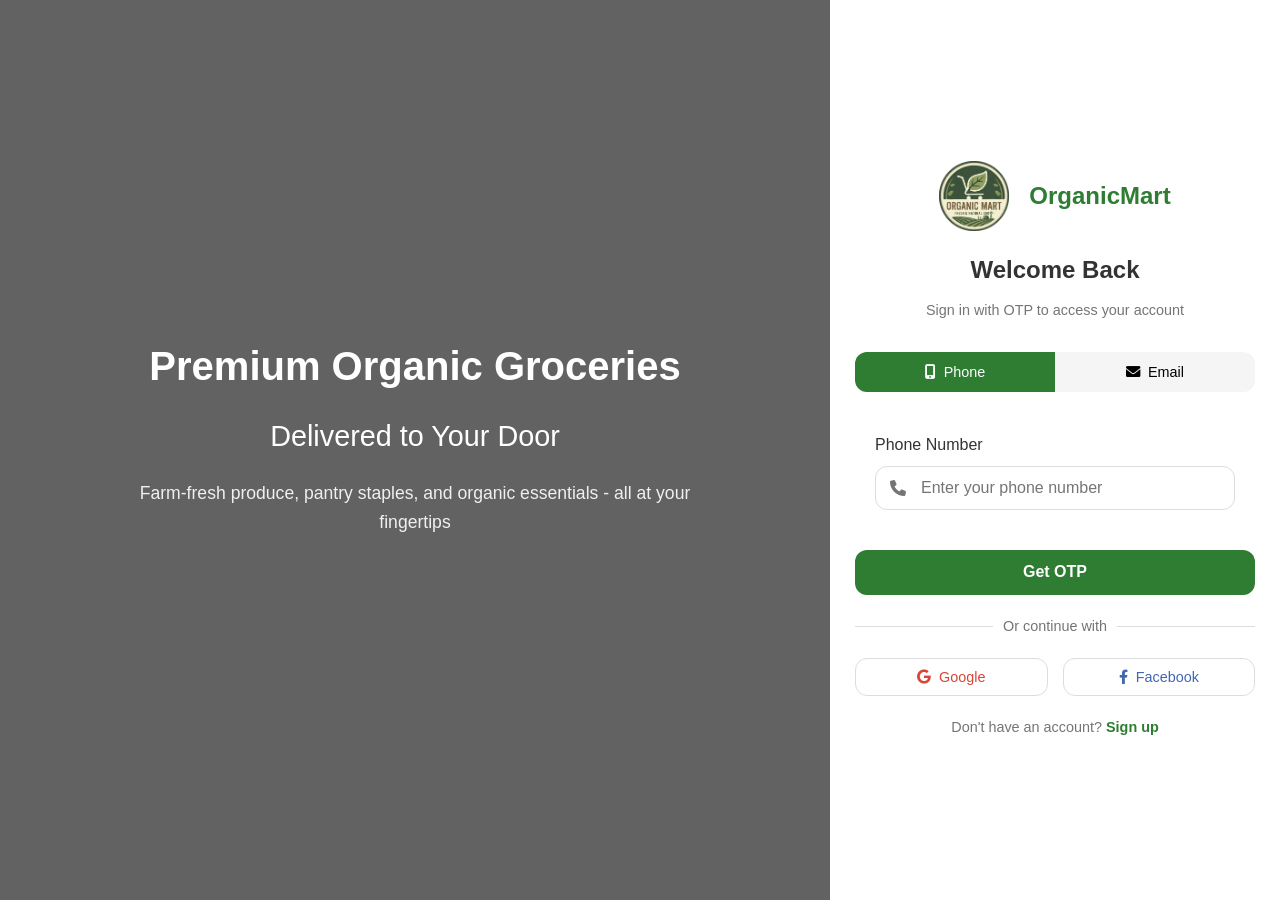
==== mart.html @ a6c6f79a "Add files via upload" ====
<!DOCTYPE html>
<html lang="en">
<head>
    <meta charset="UTF-8">
    <meta name="viewport" content="width=device-width, initial-scale=1.0">
    <title>OrganicMart - Premium Organic Groceries</title>
    <link rel="stylesheet" href="https://cdnjs.cloudflare.com/ajax/libs/font-awesome/6.0.0-beta3/css/all.min.css">
    <link rel="stylesheet" href="mart.css">
</head>
<body>
    <!-- Login Page -->
    <div id="login-page" class="page active">
        <div class="background-container">
            <div class="background-overlay"></div>
            <div class="background-content">
                <h1>Premium Organic Groceries</h1>
                <h2>Delivered to Your Door</h2>
                <p>Farm-fresh produce, pantry staples, and organic essentials - all at your fingertips</p>
            </div>
        </div>

        <div class="login-wrapper">
            <div class="login-container">
                <div class="login-card">
                    <div class="login-header">
                        <div class="logo">
                            <img src="./11zon_cropped.png" alt="OrganicMart Logo" loading="eager" style="width: 70px; height: 70px;">

                            <span>OrganicMart</span>
                        </div>
                        <h2>Welcome Back</h2>
                        <p>Sign in with OTP to access your account</p>
                    </div>

                    <div class="login-form-container">
                        <div class="tab-container">
                            <button class="tab-btn active" data-tab="phone">
                                <i class="fas fa-mobile-alt"></i> Phone
                            </button>
                            <button class="tab-btn" data-tab="email">
                                <i class="fas fa-envelope"></i> Email
                            </button>
                        </div>

                        <form id="login-form" class="login-form">
                            <div id="phone-tab" class="tab-content active">
                                <div class="form-group">
                                    <label for="phone">Phone Number</label>
                                    <div class="input-with-icon">
                                        <i class="fas fa-phone"></i>
                                        <input type="tel" id="phone" name="phone" placeholder="Enter your phone number" required>
                                    </div>
                                    <span class="error-message" id="phone-error"></span>
                                </div>
                            </div>

                            <div id="email-tab" class="tab-content">
                                <div class="form-group">
                                    <label for="email">Email Address</label>
                                    <div class="input-with-icon">
                                        <i class="fas fa-envelope"></i>
                                        <input type="email" id="email" name="email" placeholder="Enter your email" required>
                                    </div>
                                    <span class="error-message" id="email-error"></span>
                                </div>
                            </div>

                            <div id="otp-section" class="otp-section" style="display: none;">
                                <div class="form-group">
                                    <label for="otp">Enter OTP</label>
                                    <div class="otp-input-container">
                                        <input type="text" id="otp1" class="otp-input" maxlength="1" required>
                                        <input type="text" id="otp2" class="otp-input" maxlength="1" required>
                                        <input type="text" id="otp3" class="otp-input" maxlength="1" required>
                                        <input type="text" id="otp4" class="otp-input" maxlength="1" required>
                                        <input type="text" id="otp5" class="otp-input" maxlength="1" required>
                                        <input type="text" id="otp6" class="otp-input" maxlength="1" required>
                                    </div>
                                    <span class="error-message" id="otp-error"></span>
                                </div>

                                <div class="otp-timer">
                                    <p>OTP valid for: <span id="timer">02:00</span></p>
                                </div>

                                <div class="resend-otp">
                                    <p>Didn't receive the OTP? <a href="#" id="resend-otp">Resend OTP</a></p>
                                </div>
                            </div>

                            <button type="button" id="get-otp-btn" class="get-otp-btn">
                                Get OTP
                            </button>

                            <button type="submit" id="login-btn" class="login-btn" style="display: none;">
                                <span class="btn-text">Verify & Login</span>
                                <div class="btn-loader" style="display: none;">
                                    <div class="loader"></div>
                                </div>
                            </button>
                        </form>

                        <div class="divider">
                            <span>Or continue with</span>
                        </div>

                        <div class="social-login">
                            <button type="button" class="social-btn google-btn">
                                <i class="fab fa-google"></i>
                                Google
                            </button>
                            <button type="button" class="social-btn facebook-btn">
                                <i class="fab fa-facebook-f"></i>
                                Facebook
                            </button>
                        </div>

                        <div class="signup-link">
                            Don't have an account? <a href="#" id="show-signup">Sign up</a>
                        </div>
                    </div>
                </div>
            </div>
        </div>

        <!-- Success Modal -->
        <div id="success-modal" class="modal">
            <div class="modal-content">
                <div class="modal-icon success">
                    <i class="fas fa-check-circle"></i>
                </div>
                <h3>Login Successful!</h3>
                <p>You are being redirected to your account.</p>
                <div class="modal-loader">
                    <div class="loader"></div>
                </div>
            </div>
        </div>
    </div>

    <!-- Signup Page -->
    <div id="signup-page" class="page">
        <div class="background-container">
            <div class="background-overlay"></div>
            <div class="background-content">
                <h1>Join Our Organic Community</h1>
                <h2>Fresh, Healthy & Delivered</h2>
                <p>Create an account to start shopping premium organic groceries</p>
            </div>
        </div>

        <div class="login-wrapper">
            <div class="login-container">
                <div class="login-card">
                    <div class="login-header">
                        <div class="logo">
                            <img src="./11zon_cropped.png" alt="OrganicMart Logo" loading="eager" style="width: 70px; height: 70px;">
                            <span>OrganicMart</span>
                        </div>
                        <h2>Create Account</h2>
                        <p>Sign up to get started with OrganicMart</p>
                    </div>

                    <div class="login-form-container">
                        <form id="signup-form" class="login-form">
                            <div class="form-group">
                                <label for="fullname">Full Name</label>
                                <div class="input-with-icon">
                                    <i class="fas fa-user"></i>
                                    <input type="text" id="fullname" name="fullname" placeholder="Enter your full name" required>
                                </div>
                                <span class="error-message" id="name-error"></span>
                            </div>

                            <div class="form-group">
                                <label for="signup-email">Email Address</label>
                                <div class="input-with-icon">
                                    <i class="fas fa-envelope"></i>
                                    <input type="email" id="signup-email" name="email" placeholder="Enter your email" required>
                                </div>
                                <span class="error-message" id="signup-email-error"></span>
                            </div>

                            <div class="form-group">
                                <label for="signup-phone">Phone Number</label>
                                <div class="input-with-icon">
                                    <i class="fas fa-phone"></i>
                                    <input type="tel" id="signup-phone" name="phone" placeholder="Enter your phone number" required>
                                </div>
                                <span class="error-message" id="signup-phone-error"></span>
                            </div>

                            <div class="form-group">
                                <label for="password">Password</label>
                                <div class="input-with-icon">
                                    <i class="fas fa-lock"></i>
                                    <input type="password" id="password" name="password" placeholder="Create a password" required>
                                </div>
                                <span class="error-message" id="password-error"></span>
                            </div>

                            <div class="form-group">
                                <label for="confirm-password">Confirm Password</label>
                                <div class="input-with-icon">
                                    <i class="fas fa-lock"></i>
                                    <input type="password" id="confirm-password" name="confirm-password" placeholder="Confirm your password" required>
                                </div>
                                <span class="error-message" id="confirm-password-error"></span>
                            </div>

                            <div class="form-group checkbox-group">
                                <input type="checkbox" id="terms" name="terms" required>
                                <label for="terms">I agree to the <a href="#">Terms & Conditions</a> and <a href="#">Privacy Policy</a></label>
                                <span class="error-message" id="terms-error"></span>
                            </div>

                            <button type="submit" id="signup-btn" class="login-btn">
                                <span class="btn-text">Create Account</span>
                                <div class="btn-loader" style="display: none;">
                                    <div class="loader"></div>
                                </div>
                            </button>
                        </form>

                        <div class="divider">
                            <span>Or sign up with</span>
                        </div>

                        <div class="social-login">
                            <button type="button" class="social-btn google-btn">
                                <i class="fab fa-google"></i>
                                Google
                            </button>
                            <button type="button" class="social-btn facebook-btn">
                                <i class="fab fa-facebook-f"></i>
                                Facebook
                            </button>
                        </div>

                        <div class="signup-link">
                            Already have an account? <a href="#" id="show-login">Sign in</a>
                        </div>
                    </div>
                </div>
            </div>
        </div>
    </div>

    <!-- Products Page -->
    <div id="products-page" class="page">
        <!-- Header -->
    <header>
        <div class="container header-container">
            <div class="logo">
                <img src="./11zon_cropped.png" alt="OrganicMart Logo" loading="eager" style="width: 50px; height: 50px;">
                <span class="logo-text">OrganicMart</span>
            </div>
            <nav>
                <ul>
                    <li><a href="#" class="active">Home</a></li>
                    <li><a href="#">Shop</a></li>
                    <li><a href="#">Categories</a></li>
                    <li><a href="#">About</a></li>
                    <li><a href="#">Contact</a></li>
                </ul>
            </nav>
            <div class="header-icons">
    <div class="search-container">
        <form class="search-form">
            <input type="search" class="search-input" placeholder="Search for organic products..." aria-label="Search for organic products">
            <button type="submit" class="search-btn">
                <i class="fas fa-search"></i>
            </button>
        </form>
    </div>
    <a href="#" id="user-icon"><i class="fas fa-user"></i></a>
    <a href="#" class="cart-icon">
        <i class="fas fa-shopping-cart"></i>
        <span class="cart-count">5</span>
    </a>
</div>
    </header>

    <!-- Hero Section -->
    <section class="hero">
        <div class="container">
            <div class="hero-content">
                <h1>Premium Organic Groceries Delivered to Your Door</h1>
                <p>Farm-fresh produce, pantry staples, and organic essentials - all at your fingertips</p>
                <div class="hero-buttons">
                    <a href="#" class="btn">Shop Now</a>
                    <a href="#" class="btn btn-outline">Learn More</a>
                </div>
            </div>
        </div>
    </section>

    <!-- Features -->
    <div class="container">
        <div class="features">
            <div class="feature-card">
                <div class="feature-icon">
                    <i class="fas fa-truck"></i>
                </div>
                <h3>Fast Delivery</h3>
                <p>Next day delivery in major cities</p>
            </div>
            <div class="feature-card">
                <div class="feature-icon">
                    <i class="fas fa-leaf"></i>
                </div>
                <h3>100% Organic</h3>
                <p>Certified organic products</p>
            </div>
            <div class="feature-card">
                <div class="feature-icon">
                    <i class="fas fa-rupee-sign"></i>
                </div>
                <h3>Best Prices</h3>
                <p>Direct from farm savings</p>
            </div>
            <div class="feature-card">
                <div class="feature-icon">
                    <i class="fas fa-shield-alt"></i>
                </div>
                <h3>Quality Guarantee</h3>
                <p>Money back if unsatisfied</p>
            </div>
        </div>
    </div>

    <!-- Categories -->
    <section class="container categories">
        <div class="section-title">
            <h2>Shop by Category</h2>
        </div>
        <div class="categories-grid">
            <div class="category-card">
                <img 
                    src="https://images.unsplash.com/photo-1568702846914-96b305d2aaeb?ixlib=rb-4.0.3&auto=format&fit=crop&w=400&q=80" 
                    data-src="https://www.thehealthy.com/wp-content/uploads/2025/05/GettyImages-2178111688.jpg"
                    alt="Fresh Fruits"
                    loading="lazy"
                    class="lazy-img"
                >
                <div class="category-overlay">
                    <h3>Fresh Fruits</h3>
                    <p>Seasonal & Organic</p>
                </div>
            </div>
            <div class="category-card">
                <img 
                    src="https://images.unsplash.com/photo-1540420773420-3366772f4999?ixlib=rb-4.0.3&auto=format&fit=crop&w=400&q=80" 
                    data-src="https://www.azernews.az/media/pictures/o-GROCERY-SHOPPING-TIP-VEGETABLE-VEGETABLES-HEALTHY-facebook.jpg"
                    alt="Vegetables"
                    loading="lazy"
                    class="lazy-img"
                >
                <div class="category-overlay">
                    <h3>Vegetables</h3>
                    <p>Farm Fresh</p>
                </div>
            </div>
            <div class="category-card">
                <img 
                    src="https://images.unsplash.com/photo-1550583724-b2692b85b150?ixlib=rb-4.0.3&auto=format&fit=crop&w=400&q=80" 
                    data-src="https://media.istockphoto.com/id/465317761/photo/milk-and-eggs.jpg?s=612x612&w=0&k=20&c=Y-VFarWizFnItHzc9_lgj4P6cQGKXUrPMUbI9jbiL8w="
                    alt="Dairy & Eggs"
                    loading="lazy"
                    class="lazy-img"
                >
                <div class="category-overlay">
                    <h3>Dairy & Eggs</h3>
                    <p>Organic & Free-range</p>
                </div>
            </div>
            <div class="category-card">
                <img 
                    src="https://images.unsplash.com/photo-1603569283847-aa295f0d016a?ixlib=rb-4.0.3&auto=format&fit=crop&w=400&q=80" 
                    data-src="https://t3.ftcdn.net/jpg/01/17/82/52/360_F_117825265_rOF5SE5y4MtbIPJAF18qexRRatDZVA4C.jpg"
                    alt="Grains & Pulses"
                    loading="lazy"
                    class="lazy-img"
                >
                <div class="category-overlay">
                    <h3>Grains & Pulses</h3>
                    <p>Whole & Organic</p>
                </div>
            </div>
            <div class="category-card">
                <img 
                    src="https://images.unsplash.com/photo-1603565370196-b1c9f9e0b1f7?ixlib=rb-4.0.3&auto=format&fit=crop&w=400&q=80" 
                    data-src="https://media.istockphoto.com/id/465015726/photo/dabba-masala.jpg?s=612x612&w=0&k=20&c=QbZ2KHUJpVTo4eLkzELdyE9YrLU1X0eDDoAs290g7_k="
                    alt="Spices & Masalas"
                    loading="lazy"
                    class="lazy-img"
                >
                <div class="category-overlay">
                    <h3>Spices & Masalas</h3>
                    <p>Traditional & Pure</p>
                </div>
            </div>
        </div>
    </section>

    <!-- Fruits Section -->
    <section class="container">
        <div class="section-title">
            <h2>Fresh Organic Fruits</h2>
        </div>
        <div class="products-grid">
            <!-- Tropical Fruits -->
            <div class="product-card">
                <div class="product-badge">Organic</div>
                <div class="product-image">
                    <img 
                        src="https://images.unsplash.com/photo-1568702846914-96b305d2aaeb?ixlib=rb-4.0.3&auto=format&fit=crop&w=400&q=80" 
                        data-src="https://w0.peakpx.com/wallpaper/182/615/HD-wallpaper-fruits-apple-fruit.jpg"
                        alt="Organic Apples"
                        loading="lazy"
                        class="lazy-img"
                    >
                </div>
                <div class="product-info">
                    <div class="product-category">Fruits</div>
                    <h3 class="product-title">Organic Shimla Apples (1kg)</h3>
                    <div class="product-price">₹199 <span>₹249</span></div>
                    <div class="product-rating">
                        <i class="fas fa-star"></i>
                        <i class="fas fa-star"></i>
                        <i class="fas fa-star"></i>
                        <i class="fas fa-star"></i>
                        <i class="fas fa-star-half-alt"></i>
                        <span>(48)</span>
                    </div>
                    <button class="add-to-cart">Add to Cart</button>
                </div>
            </div>
            
            <div class="product-card">
                <div class="product-badge">Organic</div>
                <div class="product-image">
                    <img 
                        src="https://images.unsplash.com/photo-1571771894821-ce9b6c11b08e?ixlib=rb-4.0.3&auto=format&fit=crop&w=400&q=80" 
                        data-src="https://png.pngtree.com/thumb_back/fh260/background/20220319/pngtree-a-hanging-banana-hd-photography-material-image_1022466.jpg"
                        alt="Organic Bananas"
                        loading="lazy"
                        class="lazy-img"
                    >
                </div>
                <div class="product-info">
                    <div class="product-category">Fruits</div>
                    <h3 class="product-title">Organic Bananas (12pcs)</h3>
                    <div class="product-price">₹59 <span>₹79</span></div>
                    <div class="product-rating">
                        <i class="fas fa-star"></i>
                        <i class="fas fa-star"></i>
                        <i class="fas fa-star"></i>
                        <i class="fas fa-star"></i>
                        <i class="far fa-star"></i>
                        <span>(36)</span>
                    </div>
                    <button class="add-to-cart">Add to Cart</button>
                </div>
            </div>
            
            <div class="product-card">
                <div class="product-badge">Seasonal</div>
                <div class="product-image">
                    <img 
                        src="https://images.unsplash.com/photo-1553279768-865429fa0078?ixlib=rb-4.0.3&auto=format&fit=crop&w=400&q=80" 
                        data-src="https://wallpapers.com/images/featured/mango-evb0z302mlfebdo0.jpg"
                        alt="Organic Mangoes"
                        loading="lazy"
                        class="lazy-img"
                    >
                </div>
                <div class="product-info">
                    <div class="product-category">Fruits</div>
                    <h3 class="product-title">Organic Mangoes (1kg)</h3>
                    <div class="product-price">₹499 <span>₹599</span></div>
                    <div class="product-rating">
                        <i class="fas fa-star"></i>
                        <i class="fas fa-star"></i>
                        <i class="fas fa-star"></i>
                        <i class="fas fa-star"></i>
                        <i class="fas fa-star"></i>
                        <span>(112)</span>
                    </div>
                    <button class="add-to-cart">Add to Cart</button>
                </div>
            </div>
            
            <div class="product-card">
                <div class="product-badge">Organic</div>
                <div class="product-image">
                    <img 
                        src="https://images.unsplash.com/photo-1587049352851-8d4e89133924?ixlib=rb-4.0.3&auto=format&fit=crop&w=400&q=80" 
                        data-src="https://t3.ftcdn.net/jpg/04/32/47/36/360_F_432473688_NBFaMH9L7Ls0kvAxnCZnRlvbCaSgxozB.jpg"
                        alt="Organic Pomegranate"
                        loading="lazy"
                        class="lazy-img"
                    >
                </div>
                <div class="product-info">
                    <div class="product-category">Fruits</div>
                    <h3 class="product-title">Organic Pomegranate (2pcs)</h3>
                    <div class="product-price">₹129 <span>₹149</span></div>
                    <div class="product-rating">
                        <i class="fas fa-star"></i>
                        <i class="fas fa-star"></i>
                        <i class="fas fa-star"></i>
                        <i class="fas fa-star"></i>
                        <i class="far fa-star"></i>
                        <span>(24)</span>
                    </div>
                    <button class="add-to-cart">Add to Cart</button>
                </div>
            </div>

            <!-- Citrus Fruits -->
            <div class="product-card">
                <div class="product-badge">Organic</div>
                <div class="product-image">
                    <img 
                        src="https://images.unsplash.com/photo-1550258987-190a2d41a8ba?ixlib=rb-4.0.3&auto=format&fit=crop&w=400&q=80" 
                        data-src="https://t4.ftcdn.net/jpg/02/79/60/69/360_F_279606999_4fItjv1RGj7ogujzQSZqB9hfkbyzxJ4r.jpg"
                        alt="Organic Oranges"
                        loading="lazy"
                        class="lazy-img"
                    >
                </div>
                <div class="product-info">
                    <div class="product-category">Fruits</div>
                    <h3 class="product-title">Organic Oranges (1kg)</h3>
                    <div class="product-price">₹149 <span>₹179</span></div>
                    <div class="product-rating">
                        <i class="fas fa-star"></i>
                        <i class="fas fa-star"></i>
                        <i class="fas fa-star"></i>
                        <i class="fas fa-star"></i>
                        <i class="far fa-star"></i>
                        <span>(42)</span>
                    </div>
                    <button class="add-to-cart">Add to Cart</button>
                </div>
            </div>
            
            <div class="product-card">
                <div class="product-badge">Organic</div>
                <div class="product-image">
                    <img 
                        src="https://images.unsplash.com/photo-1582284540020-8acbe03f4924?ixlib=rb-4.0.3&auto=format&fit=crop&w=400&q=80" 
                        data-src="https://cmsimages.timesgroup.com/image-resizer/Bombaytimes?s3_path=Bombaytimes/posts/1745396124283/assets/images/aFzqTg3LA.png&format=webp"
                        alt="Organic Mosambi"
                        loading="lazy"
                        class="lazy-img"
                    >
                </div>
                <div class="product-info">
                    <div class="product-category">Fruits</div>
                    <h3 class="product-title">Organic Mosambi (1kg)</h3>
                    <div class="product-price">₹119 <span>₹139</span></div>
                    <div class="product-rating">
                        <i class="fas fa-star"></i>
                        <i class="fas fa-star"></i>
                        <i class="fas fa-star"></i>
                        <i class="fas fa-star-half-alt"></i>
                        <i class="far fa-star"></i>
                        <span>(37)</span>
                    </div>
                    <button class="add-to-cart">Add to Cart</button>
                </div>
            </div>
            
            <div class="product-card">
                <div class="product-badge">Organic</div>
                <div class="product-image">
                    <img 
                        src="https://images.unsplash.com/photo-1557800634-7bf3c7305596?ixlib=rb-4.0.3&auto=format&fit=crop&w=400&q=80" 
                        data-src="https://www.commodityonline.com/leads/2024/02/1676436444_63ec63dc8dda9_2.webp"
                        alt="Organic Lemons"
                        loading="lazy"
                        class="lazy-img"
                    >
                </div>
                <div class="product-info">
                    <div class="product-category">Fruits</div>
                    <h3 class="product-title">Organic Lemons (250g)</h3>
                    <div class="product-price">₹59 <span>₹79</span></div>
                    <div class="product-rating">
                        <i class="fas fa-star"></i>
                        <i class="fas fa-star"></i>
                        <i class="fas fa-star"></i>
                        <i class="fas fa-star"></i>
                        <i class="fas fa-star"></i>
                        <span>(68)</span>
                    </div>
                    <button class="add-to-cart">Add to Cart</button>
                </div>
            </div>
            
            <!-- Berries & Small Fruits -->
            <div class="product-card">
                <div class="product-badge">Organic</div>
                <div class="product-image">
                    <img 
                        src="https://images.unsplash.com/photo-1439127989242-c3819d1ad959?ixlib=rb-4.0.3&auto=format&fit=crop&w=400&q=80" 
                        data-src="https://images.healthshots.com/healthshots/en/uploads/2022/01/18163418/black-grapes.jpg"
                        alt="Organic Grapes"
                        loading="lazy"
                        class="lazy-img"
                    >
                </div>
                <div class="product-info">
                    <div class="product-category">Fruits</div>
                    <h3 class="product-title">Organic Black Grapes (500g)</h3>
                    <div class="product-price">₹179 <span>₹199</span></div>
                    <div class="product-rating">
                        <i class="fas fa-star"></i>
                        <i class="fas fa-star"></i>
                        <i class="fas fa-star"></i>
                        <i class="fas fa-star"></i>
                        <i class="far fa-star"></i>
                        <span>(29)</span>
                    </div>
                    <button class="add-to-cart">Add to Cart</button>
                </div>
            </div>

            <!-- Melons -->
            <div class="product-card">
                <div class="product-badge">Seasonal</div>
                <div class="product-image">
                    <img 
                        src="https://images.unsplash.com/photo-1571575173700-afb9492e6a50?ixlib=rb-4.0.3&auto=format&fit=crop&w=400&q=80" 
                        data-src="https://watermark.lovepik.com/photo/20211210/large/lovepik-watermelon-for-summer-picture_501768493.jpg"
                        alt="Organic Watermelon"
                        loading="lazy"
                        class="lazy-img"
                    >
                </div>
                <div class="product-info">
                    <div class="product-category">Fruits</div>
                    <h3 class="product-title">Organic Watermelon (1pc)</h3>
                    <div class="product-price">₹99 <span>₹129</span></div>
                    <div class="product-rating">
                        <i class="fas fa-star"></i>
                        <i class="fas fa-star"></i>
                        <i class="fas fa-star"></i>
                        <i class="fas fa-star"></i>
                        <i class="fas fa-star-half-alt"></i>
                        <span>(42)</span>
                    </div>
                    <button class="add-to-cart">Add to Cart</button>
                </div>
            </div>
            
            <div class="product-card">
                <div class="product-badge">Seasonal</div>
                <div class="product-image">
                    <img 
                        src="https://images.unsplash.com/photo-1627834377411-8da5f4f09de8?ixlib=rb-4.0.3&auto=format&fit=crop&w=400&q=80" 
                        data-src="https://t3.ftcdn.net/jpg/08/56/30/38/360_F_856303873_lysQgpwr108YHHHyEeiGepwZ2Jmg5doG.jpg"
                        alt="Organic Muskmelon"
                        loading="lazy"
                        class="lazy-img"
                    >
                </div>
                <div class="product-info">
                    <div class="product-category">Fruits</div>
                    <h3 class="product-title">Organic Muskmelon (1pc)</h3>
                    <div class="product-price">₹89 <span>₹109</span></div>
                    <div class="product-rating">
                        <i class="fas fa-star"></i>
                        <i class="fas fa-star"></i>
                        <i class="fas fa-star"></i>
                        <i class="fas fa-star-half-alt"></i>
                        <i class="far fa-star"></i>
                        <span>(37)</span>
                    </div>
                    <button class="add-to-cart">Add to Cart</button>
                </div>
            </div>

            <!-- Stone Fruits -->
            <div class="product-card">
                <div class="product-badge">Seasonal</div>
                <div class="product-image">
                    <img 
                        src="https://images.unsplash.com/photo-1601493700631-2b16ec4b4716?ixlib=rb-4.0.3&auto=format&fit=crop&w=400&q=80" 
                        data-src="https://media.istockphoto.com/id/1163930184/photo/papaya-on-wooden-background.jpg?s=612x612&w=0&k=20&c=W-1l2k1J8raJGvUb1NM0oeqEdC2DqRbt-2gpzfXL01o="
                        alt="Organic Peaches"
                        loading="lazy"
                        class="lazy-img"
                    >
                </div>
                <div class="product-info">
                    <div class="product-category">Fruits</div>
                    <h3 class="product-title">Organic Papaya (500g)</h3>
                    <div class="product-price">₹249 <span>₹299</span></div>
                    <div class="product-rating">
                        <i class="fas fa-star"></i>
                        <i class="fas fa-star"></i>
                        <i class="fas fa-star"></i>
                        <i class="fas fa-star"></i>
                        <i class="fas fa-star"></i>
                        <span>(68)</span>
                    </div>
                    <button class="add-to-cart">Add to Cart</button>
                </div>
            </div>
            
            <div class="product-card">
                <div class="product-badge">Seasonal</div>
                <div class="product-image">
                    <img 
                        src="https://images.unsplash.com/photo-1601493700631-2b16ec4b4716?ixlib=rb-4.0.3&auto=format&fit=crop&w=400&q=80" 
                        data-src="https://cdn.pixabay.com/photo/2017/07/30/13/35/cherry-2554364_1280.jpg"
                        alt="Organic Plums"
                        loading="lazy"
                        class="lazy-img"
                    >
                </div>
                <div class="product-info">
                    <div class="product-category">Fruits</div>
                    <h3 class="product-title">Organic Cherry (500g)</h3>
                    <div class="product-price">₹199 <span>₹249</span></div>
                    <div class="product-rating">
                        <i class="fas fa-star"></i>
                        <i class="fas fa-star"></i>
                        <i class="fas fa-star"></i>
                        <i class="fas fa-star"></i>
                        <i class="far fa-star"></i>
                        <span>(29)</span>
                    </div>
                    <button class="add-to-cart">Add to Cart</button>
                </div>
            </div>

            <!-- Tropical Fruits -->
            <div class="product-card">
                <div class="product-badge">Seasonal</div>
                <div class="product-image">
                    <img 
                        src="https://images.unsplash.com/photo-1601493700631-2b16ec4b4716?ixlib=rb-4.0.3&auto=format&fit=crop&w=400&q=80" 
                        data-src="https://cdn.pixabay.com/photo/2018/11/11/15/42/pineapple-3808963_640.jpg"
                        alt="Organic Pineapple"
                        loading="lazy"
                        class="lazy-img"
                    >
                </div>
                <div class="product-info">
                    <div class="product-category">Fruits</div>
                    <h3 class="product-title">Organic Pineapple (1pc)</h3>
                    <div class="product-price">₹79 <span>₹99</span></div>
                    <div class="product-rating">
                        <i class="fas fa-star"></i>
                        <i class="fas fa-star"></i>
                        <i class="fas fa-star"></i>
                        <i class="fas fa-star"></i>
                        <i class="fas fa-star-half-alt"></i>
                        <span>(42)</span>
                    </div>
                    <button class="add-to-cart">Add to Cart</button>
                </div>
            </div>
            
            <div class="product-card">
                <div class="product-badge">Seasonal</div>
                <div class="product-image">
                    <img 
                        src="https://images.unsplash.com/photo-1601493700631-2b16ec4b4716?ixlib=rb-4.0.3&auto=format&fit=crop&w=400&q=80" 
                        data-src="https://png.pngtree.com/thumb_back/fh260/background/20210827/pngtree-grapes-on-the-table-with-green-grapes-background-image_764501.jpg"
                        alt="Organic Papaya"
                        loading="lazy"
                        class="lazy-img"
                    >
                </div>
                <div class="product-info">
                    <div class="product-category">Fruits</div>
                    <h3 class="product-title">Organic Green Grapes(1pc)</h3>
                    <div class="product-price">₹69 <span>₹89</span></div>
                    <div class="product-rating">
                        <i class="fas fa-star"></i>
                        <i class="fas fa-star"></i>
                        <i class="fas fa-star"></i>
                        <i class="fas fa-star-half-alt"></i>
                        <i class="far fa-star"></i>
                        <span>(37)</span>
                    </div>
                    <button class="add-to-cart">Add to Cart</button>
                </div>
            </div>
            
            <div class="product-card">
                <div class="product-badge">Seasonal</div>
                <div class="product-image">
                    <img 
                        src="https://images.unsplash.com/photo-1601493700631-2b16ec4b4716?ixlib=rb-4.0.3&auto=format&fit=crop&w=400&q=80" 
                        data-src="https://images.unsplash.com/photo-1689996647099-a7a0b67fd2f6?fm=jpg&q=60&w=3000&ixlib=rb-4.1.0&ixid=M3wxMjA3fDB8MHxzZWFyY2h8N3x8Z3VhdmF8ZW58MHx8MHx8fDA%3D"
                        alt="Organic Guava"
                        loading="lazy"
                        class="lazy-img"
                    >
                </div>
                <div class="product-info">
                    <div class="product-category">Fruits</div>
                    <h3 class="product-title">Organic Guava (1kg)</h3>
                    <div class="product-price">₹89 <span>₹109</span></div>
                    <div class="product-rating">
                        <i class="fas fa-star"></i>
                        <i class="fas fa-star"></i>
                        <i class="fas fa-star"></i>
                        <i class="fas fa-star"></i>
                        <i class="fas fa-star"></i>
                        <span>(68)</span>
                    </div>
                    <button class="add-to-cart">Add to Cart</button>
                </div>
            </div>
            
            <div class="product-card">
                <div class="product-badge">Seasonal</div>
                <div class="product-image">
                    <img 
                        src="https://images.unsplash.com/photo-1601493700631-2b16ec4b4716?ixlib=rb-4.0.3&auto=format&fit=crop&w=400&q=80" 
                        data-src="https://media.istockphoto.com/id/1407981572/photo/coconut-tree-at-coconut-farm.jpg?s=612x612&w=0&k=20&c=Mheo-LyMZpWcIVGl2Awh-8aK-MNgGTJuH78v4ChvfG0="
                        alt="Organic Chikoo"
                        loading="lazy"
                        class="lazy-img"
                    >
                </div>
                <div class="product-info">
                    <div class="product-category">Fruits</div>
                    <h3 class="product-title">Organic Coconut (500g)</h3>
                    <div class="product-price">₹129 <span>₹149</span></div>
                    <div class="product-rating">
                        <i class="fas fa-star"></i>
                        <i class="fas fa-star"></i>
                        <i class="fas fa-star"></i>
                        <i class="fas fa-star"></i>
                        <i class="far fa-star"></i>
                        <span>(29)</span>
                    </div>
                    <button class="add-to-cart">Add to Cart</button>
                </div>
            </div>
        </div>
    </section>

    <!-- Vegetables Section -->
    <section class="container">
        <div class="section-title">
            <h2>Fresh Organic Vegetables</h2>
        </div>
        <div class="products-grid">
            <!-- Root Vegetables -->
            <div class="product-card">
                <div class="product-badge">Organic</div>
                <div class="product-image">
                    <img 
                        src="https://images.unsplash.com/photo-1518977676601-b53f82aba655?ixlib=rb-4.0.3&auto=format&fit=crop&w=400&q=80" 
                        data-src="https://thumbs.dreamstime.com/b/potatoes-fresh-wooden-basket-33186647.jpg"
                        alt="Organic Potatoes"
                        loading="lazy"
                        class="lazy-img"
                    >
                </div>
                <div class="product-info">
                    <div class="product-category">Vegetables</div>
                    <h3 class="product-title">Organic Potatoes (1kg)</h3>
                    <div class="product-price">₹39 <span>₹49</span></div>
                    <div class="product-rating">
                        <i class="fas fa-star"></i>
                        <i class="fas fa-star"></i>
                        <i class="fas fa-star"></i>
                        <i class="fas fa-star"></i>
                        <i class="far fa-star"></i>
                        <span>(42)</span>
                    </div>
                    <button class="add-to-cart">Add to Cart</button>
                </div>
            </div>
            
            <div class="product-card">
                <div class="product-badge">Organic</div>
                <div class="product-image">
                    <img 
                        src="https://images.unsplash.com/photo-1447175008436-054170c2e979?ixlib=rb-4.0.3&auto=format&fit=crop&w=400&q=80" 
                        data-src="https://zamaorganics.com/cdn/shop/files/madras_onion_1000_x_1000_px_1_1.png?v=1752752494"
                        alt="Organic Onions"
                        loading="lazy"
                        class="lazy-img"
                    >
                </div>
                <div class="product-info">
                    <div class="product-category">Vegetables</div>
                    <h3 class="product-title">Organic Onions (1kg)</h3>
                    <div class="product-price">₹35 <span>₹45</span></div>
                    <div class="product-rating">
                        <i class="fas fa-star"></i>
                        <i class="fas fa-star"></i>
                        <i class="fas fa-star"></i>
                        <i class="fas fa-star-half-alt"></i>
                        <i class="far fa-star"></i>
                        <span>(63)</span>
                    </div>
                    <button class="add-to-cart">Add to Cart</button>
                </div>
            </div>
            
            <div class="product-card">
                <div class="product-badge">Organic</div>
                <div class="product-image">
                    <img 
                        src="https://images.unsplash.com/photo-1447175008436-054170c2e979?ixlib=rb-4.0.3&auto=format&fit=crop&w=400&q=80" 
                        data-src="https://media.istockphoto.com/id/185275579/photo/bundles-of-organic-carrots-with-the-stems-still-attached.jpg?s=612x612&w=0&k=20&c=OIdIDUtDF9jxpCFnZlb7ld5tOj8pDMol1XIcfsHFlEk="
                        alt="Organic Carrots"
                        loading="lazy"
                        class="lazy-img"
                    >
                </div>
                <div class="product-info">
                    <div class="product-category">Vegetables</div>
                    <h3 class="product-title">Organic Carrots (500g)</h3>
                    <div class="product-price">₹59 <span>₹79</span></div>
                    <div class="product-rating">
                        <i class="fas fa-star"></i>
                        <i class="fas fa-star"></i>
                        <i class="fas fa-star"></i>
                        <i class="fas fa-star"></i>
                        <i class="far fa-star"></i>
                        <span>(29)</span>
                    </div>
                    <button class="add-to-cart">Add to Cart</button>
                </div>
            </div>
            
            <div class="product-card">
                <div class="product-badge">Organic</div>
                <div class="product-image">
                    <img 
                        src="https://images.unsplash.com/photo-1598170845058-32b9d6a5da37?ixlib=rb-4.0.3&auto=format&fit=crop&w=400&q=80" 
                        data-src="https://images.pexels.com/photos/1327838/pexels-photo-1327838.jpeg"
                        alt="Organic Tomatoes"
                        loading="lazy"
                        class="lazy-img"
                    >
                </div>
                <div class="product-info">
                    <div class="product-category">Vegetables</div>
                    <h3 class="product-title">Organic Tomatoes (500g)</h3>
                    <div class="product-price">₹49 <span>₹69</span></div>
                    <div class="product-rating">
                        <i class="fas fa-star"></i>
                        <i class="fas fa-star"></i>
                        <i class="fas fa-star"></i>
                        <i class="fas fa-star"></i>
                        <i class="fas fa-star-half-alt"></i>
                        <span>(87)</span>
                    </div>
                    <button class="add-to-cart">Add to Cart</button>
                </div>
            </div>

            <!-- Leafy Greens -->
            <div class="product-card">
                <div class="product-badge">Organic</div>
                <div class="product-image">
                    <img 
                        src="https://images.unsplash.com/photo-1601493700631-2b16ec4b4716?ixlib=rb-4.0.3&auto=format&fit=crop&w=400&q=80" 
                        data-src="https://t4.ftcdn.net/jpg/16/99/86/99/360_F_1699869971_B5XRbdUSJMM2Yrbk4WI6LzaQ2nNQ4ASr.jpg"
                        alt="Organic Spinach"
                        loading="lazy"
                        class="lazy-img"
                    >
                </div>
                <div class="product-info">
                    <div class="product-category">Vegetables</div>
                    <h3 class="product-title">Organic Lady Finger (250g)</h3>
                    <div class="product-price">₹39 <span>₹49</span></div>
                    <div class="product-rating">
                        <i class="fas fa-star"></i>
                        <i class="fas fa-star"></i>
                        <i class="fas fa-star"></i>
                        <i class="fas fa-star"></i>
                        <i class="fas fa-star-half-alt"></i>
                        <span>(42)</span>
                    </div>
                    <button class="add-to-cart">Add to Cart</button>
                </div>
            </div>
            
            <div class="product-card">
                <div class="product-badge">Organic</div>
                <div class="product-image">
                    <img 
                        src="https://images.unsplash.com/photo-1601493700631-2b16ec4b4716?ixlib=rb-4.0.3&auto=format&fit=crop&w=400&q=80" 
                        data-src="https://www.jiomart.com/images/product/original/590000166/brinjal-round-green-250-g-product-images-o590000166-p590000166-0-202412031731.jpg?im=Resize=(1000,1000)"
                        alt="Organic Methi"
                        loading="lazy"
                        class="lazy-img"
                    >
                </div>
                <div class="product-info">
                    <div class="product-category">Vegetables</div>
                    <h3 class="product-title">Organic Brinjal (250g)</h3>
                    <div class="product-price">₹29 <span>₹39</span></div>
                    <div class="product-rating">
                        <i class="fas fa-star"></i>
                        <i class="fas fa-star"></i>
                        <i class="fas fa-star"></i>
                        <i class="fas fa-star-half-alt"></i>
                        <i class="far fa-star"></i>
                        <span>(37)</span>
                    </div>
                    <button class="add-to-cart">Add to Cart</button>
                </div>
            </div>
            
            <div class="product-card">
                <div class="product-badge">Organic</div>
                <div class="product-image">
                    <img 
                        src="https://images.unsplash.com/photo-1601493700631-2b16ec4b4716?ixlib=rb-4.0.3&auto=format&fit=crop&w=400&q=80" 
                        data-src="https://media.istockphoto.com/id/1133790325/photo/fresh-coriander-cilantro-leaves-on-basket.jpg?s=612x612&w=0&k=20&c=9wiu9r3LdvFeGfv9GApYCGmt_mRpnzHQFJmSXFgjbgo="
                        alt="Organic Coriander"
                        loading="lazy"
                        class="lazy-img"
                    >
                </div>
                <div class="product-info">
                    <div class="product-category">Vegetables</div>
                    <h3 class="product-title">Organic Coriander (100g)</h3>
                    <div class="product-price">₹19 <span>₹29</span></div>
                    <div class="product-rating">
                        <i class="fas fa-star"></i>
                        <i class="fas fa-star"></i>
                        <i class="fas fa-star"></i>
                        <i class="fas fa-star"></i>
                        <i class="fas fa-star"></i>
                        <span>(68)</span>
                    </div>
                    <button class="add-to-cart">Add to Cart</button>
                </div>
            </div>
            
            <div class="product-card">
                <div class="product-badge">Organic</div>
                <div class="product-image">
                    <img 
                        src="https://images.unsplash.com/photo-1601493700631-2b16ec4b4716?ixlib=rb-4.0.3&auto=format&fit=crop&w=400&q=80" 
                        data-src="https://connect.healthkart.com/wp-content/uploads/2016/12/Banner-2021-05-05T174631.491.jpg"
                        alt="Organic Mint"
                        loading="lazy"
                        class="lazy-img"
                    >
                </div>
                <div class="product-info">
                    <div class="product-category">Vegetables</div>
                    <h3 class="product-title">Organic Garlic (100g)</h3>
                    <div class="product-price">₹25 <span>₹35</span></div>
                    <div class="product-rating">
                        <i class="fas fa-star"></i>
                        <i class="fas fa-star"></i>
                        <i class="fas fa-star"></i>
                        <i class="fas fa-star"></i>
                        <i class="far fa-star"></i>
                        <span>(29)</span>
                    </div>
                    <button class="add-to-cart">Add to Cart</button>
                </div>
            </div>

            <!-- Gourds & Squashes -->
            <div class="product-card">
                <div class="product-badge">Organic</div>
                <div class="product-image">
                    <img 
                        src="https://images.unsplash.com/photo-1601493700631-2b16ec4b4716?ixlib=rb-4.0.3&auto=format&fit=crop&w=400&q=80" 
                        data-src="https://media.istockphoto.com/id/1194258667/photo/bottle-gourd-for-sale-in-market.jpg?s=612x612&w=0&k=20&c=sNSrJ3u5V4Q83pctJnz4qBNw751nxw5tE2d57RNv_Hs="
                        alt="Organic Bottle Gourd"
                        loading="lazy"
                        class="lazy-img"
                    >
                </div>
                <div class="product-info">
                    <div class="product-category">Vegetables</div>
                    <h3 class="product-title">Organic Bottle Gourd (1pc)</h3>
                    <div class="product-price">₹39 <span>₹49</span></div>
                    <div class="product-rating">
                        <i class="fas fa-star"></i>
                        <i class="fas fa-star"></i>
                        <i class="fas fa-star"></i>
                        <i class="fas fa-star"></i>
                        <i class="fas fa-star-half-alt"></i>
                        <span>(42)</span>
                    </div>
                    <button class="add-to-cart">Add to Cart</button>
                </div>
            </div>
            
            <div class="product-card">
                <div class="product-badge">Organic</div>
                <div class="product-image">
                    <img 
                        src="https://images.unsplash.com/photo-1601493700631-2b16ec4b4716?ixlib=rb-4.0.3&auto=format&fit=crop&w=400&q=80" 
                        data-src="https://media.istockphoto.com/id/472402096/photo/top-view-of-green-bitter-gourds-in-the-basket.jpg?s=612x612&w=0&k=20&c=n7Ua0o7X4Qe_FSfl38ufHIPslxofgkyNpa2Z2NXmBfM="
                        alt="Organic Bitter Gourd"
                        loading="lazy"
                        class="lazy-img"
                    >
                </div>
                <div class="product-info">
                    <div class="product-category">Vegetables</div>
                    <h3 class="product-title">Organic Bitter Gourd (500g)</h3>
                    <div class="product-price">₹49 <span>₹59</span></div>
                    <div class="product-rating">
                        <i class="fas fa-star"></i>
                        <i class="fas fa-star"></i>
                        <i class="fas fa-star"></i>
                        <i class="fas fa-star-half-alt"></i>
                        <i class="far fa-star"></i>
                        <span>(37)</span>
                    </div>
                    <button class="add-to-cart">Add to Cart</button>
                </div>
            </div>
            
            <div class="product-card">
                <div class="product-badge">Organic</div>
                <div class="product-image">
                    <img 
                        src="https://images.unsplash.com/photo-1601493700631-2b16ec4b4716?ixlib=rb-4.0.3&auto=format&fit=crop&w=400&q=80" 
                        data-src="https://images.unsplash.com/photo-1506917728037-b6af01a7d403?fm=jpg&q=60&w=3000&ixlib=rb-4.1.0&ixid=M3wxMjA3fDB8MHxzZWFyY2h8M3x8cHVtcGtpbnxlbnwwfHwwfHx8MA%3D%3D"
                        alt="Organic Pumpkin"
                        loading="lazy"
                        class="lazy-img"
                    >
                </div>
                <div class="product-info">
                    <div class="product-category">Vegetables</div>
                    <h3 class="product-title">Organic Pumpkin (1kg)</h3>
                    <div class="product-price">₹59 <span>₹69</span></div>
                    <div class="product-rating">
                        <i class="fas fa-star"></i>
                        <i class="fas fa-star"></i>
                        <i class="fas fa-star"></i>
                        <i class="fas fa-star"></i>
                        <i class="fas fa-star"></i>
                        <span>(68)</span>
                    </div>
                    <button class="add-to-cart">Add to Cart</button>
                </div>
            </div>
            
            <div class="product-card">
                <div class="product-badge">Organic</div>
                <div class="product-image">
                    <img 
                        src="https://images.unsplash.com/photo-1601493700631-2b16ec4b4716?ixlib=rb-4.0.3&auto=format&fit=crop&w=400&q=80" 
                        data-src="https://media.istockphoto.com/id/606014430/photo/fresh-angled-loofah-angled-gourd-fruit.jpg?s=612x612&w=0&k=20&c=tdw10kSKaCiV2HXn5m39P-oVFwi-MZxDRfnzLynK0kw="
                        alt="Organic Ridge Gourd"
                        loading="lazy"
                        class="lazy-img"
                    >
                </div>
                <div class="product-info">
                    <div class="product-category">Vegetables</div>
                    <h3 class="product-title">Organic Ridge Gourd (500g)</h3>
                    <div class="product-price">₹45 <span>₹55</span></div>
                    <div class="product-rating">
                        <i class="fas fa-star"></i>
                        <i class="fas fa-star"></i>
                        <i class="fas fa-star"></i>
                        <i class="fas fa-star"></i>
                        <i class="far fa-star"></i>
                        <span>(29)</span>
                    </div>
                    <button class="add-to-cart">Add to Cart</button>
                </div>
            </div>

            <!-- Beans & Peas -->
            <div class="product-card">
                <div class="product-badge">Organic</div>
                <div class="product-image">
                    <img 
                        src="https://images.unsplash.com/photo-1601493700631-2b16ec4b4716?ixlib=rb-4.0.3&auto=format&fit=crop&w=400&q=80" 
                        data-src="https://media.istockphoto.com/id/1412931086/photo/fresh-green-bean-pods-texture-close-up-top-view.jpg?s=612x612&w=0&k=20&c=59qXWquEIFyaUc4AxvPcBzIIwtG823L8cuej7lDwHZE="
                        alt="Organic Green Beans"
                        loading="lazy"
                        class="lazy-img"
                    >
                </div>
                <div class="product-info">
                    <div class="product-category">Vegetables</div>
                    <h3 class="product-title">Organic Green Beans (250g)</h3>
                    <div class="product-price">₹69 <span>₹79</span></div>
                    <div class="product-rating">
                        <i class="fas fa-star"></i>
                        <i class="fas fa-star"></i>
                        <i class="fas fa-star"></i>
                        <i class="fas fa-star"></i>
                        <i class="fas fa-star-half-alt"></i>
                        <span>(42)</span>
                    </div>
                    <button class="add-to-cart">Add to Cart</button>
                </div>
            </div>
            
            <div class="product-card">
                <div class="product-badge">Organic</div>
                <div class="product-image">
                    <img 
                        src="https://images.unsplash.com/photo-1601493700631-2b16ec4b4716?ixlib=rb-4.0.3&auto=format&fit=crop&w=400&q=80" 
                        data-src="https://media.istockphoto.com/id/999021878/photo/fresh-organic-green-peas-on-rustic-wooden-background.jpg?s=612x612&w=0&k=20&c=5QwpuJVvzXe4B-_WBXQAO_Vi-ViCRWlDapLMVXqugrg="
                        alt="Organic Peas"
                        loading="lazy"
                        class="lazy-img"
                    >
                </div>
                <div class="product-info">
                    <div class="product-category">Vegetables</div>
                    <h3 class="product-title">Organic Green Peas (250g)</h3>
                    <div class="product-price">₹59 <span>₹69</span></div>
                    <div class="product-rating">
                        <i class="fas fa-star"></i>
                        <i class="fas fa-star"></i>
                        <i class="fas fa-star"></i>
                        <i class="fas fa-star-half-alt"></i>
                        <i class="far fa-star"></i>
                        <span>(37)</span>
                    </div>
                    <button class="add-to-cart">Add to Cart</button>
                </div>
            </div>
            
            <div class="product-card">
                <div class="product-badge">Organic</div>
                <div class="product-image">
                    <img 
                        src="https://images.unsplash.com/photo-1601493700631-2b16ec4b4716?ixlib=rb-4.0.3&auto=format&fit=crop&w=400&q=80" 
                        data-src="https://dayli.in/cdn/shop/files/cluster-beans-250-g-product-images-o590000155-p590000155-0-202409171905.webp?v=1755888927"
                        alt="Organic Cluster Beans"
                        loading="lazy"
                        class="lazy-img"
                    >
                </div>
                <div class="product-info">
                    <div class="product-category">Vegetables</div>
                    <h3 class="product-title">Organic Cluster Beans (250g)</h3>
                    <div class="product-price">₹49 <span>₹59</span></div>
                    <div class="product-rating">
                        <i class="fas fa-star"></i>
                        <i class="fas fa-star"></i>
                        <i class="fas fa-star"></i>
                        <i class="fas fa-star"></i>
                        <i class="fas fa-star"></i>
                        <span>(68)</span>
                    </div>
                    <button class="add-to-cart">Add to Cart</button>
                </div>
            </div>
            
            <div class="product-card">
                <div class="product-badge">Organic</div>
                <div class="product-image">
                    <img 
                        src="https://images.unsplash.com/photo-1601493700631-2b16ec4b4716?ixlib=rb-4.0.3&auto=format&fit=crop&w=400&q=80" 
                        data-src="https://4.imimg.com/data4/WW/WW/GLADMIN-/media-catalog-product-cache-1-small_image-295x295-9df78eab33525d08d6e5fb8d27136e95-b-r-broad-beans.jpg"
                        alt="Organic Broad Beans"
                        loading="lazy"
                        class="lazy-img"
                    >
                </div>
                <div class="product-info">
                    <div class="product-category">Vegetables</div>
                    <h3 class="product-title">Organic Broad Beans (250g)</h3>
                    <div class="product-price">₹59 <span>₹69</span></div>
                    <div class="product-rating">
                        <i class="fas fa-star"></i>
                        <i class="fas fa-star"></i>
                        <i class="fas fa-star"></i>
                        <i class="fas fa-star"></i>
                        <i class="far fa-star"></i>
                        <span>(29)</span>
                    </div>
                    <button class="add-to-cart">Add to Cart</button>
                </div>
            </div>

            <!-- Other Common Vegetables -->
            <div class="product-card">
                <div class="product-badge">Organic</div>
                <div class="product-image">
                    <img 
                        src="https://images.unsplash.com/photo-1601493700631-2b16ec4b4716?ixlib=rb-4.0.3&auto=format&fit=crop&w=400&q=80" 
                        data-src="https://www.shutterstock.com/image-photo/green-mango-leaf-on-basket-260nw-653583370.jpg"
                        alt="Organic Brinjal"
                        loading="lazy"
                        class="lazy-img"
                    >
                </div>
                <div class="product-info">
                    <div class="product-category">Vegetables</div>
                    <h3 class="product-title">Organic Green Mangoes (500g)</h3>
                    <div class="product-price">₹49 <span>₹59</span></div>
                    <div class="product-rating">
                        <i class="fas fa-star"></i>
                        <i class="fas fa-star"></i>
                        <i class="fas fa-star"></i>
                        <i class="fas fa-star"></i>
                        <i class="fas fa-star-half-alt"></i>
                        <span>(42)</span>
                    </div>
                    <button class="add-to-cart">Add to Cart</button>
                </div>
            </div>
            
            <div class="product-card">
                <div class="product-badge">Organic</div>
                <div class="product-image">
                    <img 
                        src="https://images.unsplash.com/photo-1601493700631-2b16ec4b4716?ixlib=rb-4.0.3&auto=format&fit=crop&w=400&q=80" 
                        data-src="https://encrypted-tbn0.gstatic.com/images?q=tbn:ANd9GcQlyhVQTGNyA75ATVKcyRz8SMk980lbJ3zOFw&s"
                        alt="Organic Okra"
                        loading="lazy"
                        class="lazy-img"
                    >
                </div>
                <div class="product-info">
                    <div class="product-category">Vegetables</div>
                    <h3 class="product-title">Organic Curry Leaves (250g)</h3>
                    <div class="product-price">₹59 <span>₹69</span></div>
                    <div class="product-rating">
                        <i class="fas fa-star"></i>
                        <i class="fas fa-star"></i>
                        <i class="fas fa-star"></i>
                        <i class="fas fa-star-half-alt"></i>
                        <i class="far fa-star"></i>
                        <span>(37)</span>
                    </div>
                    <button class="add-to-cart">Add to Cart</button>
                </div>
            </div>
            
            <div class="product-card">
                <div class="product-badge">Organic</div>
                <div class="product-image">
                    <img 
                        src="https://images.unsplash.com/photo-1601493700631-2b16ec4b4716?ixlib=rb-4.0.3&auto=format&fit=crop&w=400&q=80" 
                        data-src="https://watermark.lovepik.com/photo/20211130/large/lovepik-organic-cauliflower-picture_501211111.jpg"
                        alt="Organic Cauliflower"
                        loading="lazy"
                        class="lazy-img"
                    >
                </div>
                <div class="product-info">
                    <div class="product-category">Vegetables</div>
                    <h3 class="product-title">Organic Cauliflower (1pc)</h3>
                    <div class="product-price">₹39 <span>₹49</span></div>
                    <div class="product-rating">
                        <i class="fas fa-star"></i>
                        <i class="fas fa-star"></i>
                        <i class="fas fa-star"></i>
                        <i class="fas fa-star"></i>
                        <i class="fas fa-star"></i>
                        <span>(68)</span>
                    </div>
                    <button class="add-to-cart">Add to Cart</button>
                </div>
            </div>
            
            <div class="product-card">
                <div class="product-badge">Organic</div>
                <div class="product-image">
                    <img 
                        src="https://images.unsplash.com/photo-1601493700631-2b16ec4b4716?ixlib=rb-4.0.3&auto=format&fit=crop&w=400&q=80" 
                        data-src="https://media.istockphoto.com/id/503870662/photo/fresh-ripe-cabbage.jpg?s=612x612&w=0&k=20&c=ny2sApn89JO6K8jpByXU9EUi9nOXnRkiuSOODvntULM="
                        alt="Organic Cabbage"
                        loading="lazy"
                        class="lazy-img"
                    >
                </div>
                <div class="product-info">
                    <div class="product-category">Vegetables</div>
                    <h3 class="product-title">Organic Cabbage (1pc)</h3>
                    <div class="product-price">₹35 <span>₹45</span></div>
                    <div class="product-rating">
                        <i class="fas fa-star"></i>
                        <i class="fas fa-star"></i>
                        <i class="fas fa-star"></i>
                        <i class="fas fa-star"></i>
                        <i class="far fa-star"></i>
                        <span>(29)</span>
                    </div>
                    <button class="add-to-cart">Add to Cart</button>
                </div>
            </div>
        </div>
    </section>

    <!-- Dairy & Eggs Section -->
    <section class="container">
        <div class="section-title">
            <h2>Dairy & Eggs</h2>
        </div>
        <div class="products-grid">
            <!-- Milk -->
            <div class="product-card">
                <div class="product-badge">Organic</div>
                <div class="product-image">
                    <img 
                        src="https://images.unsplash.com/photo-1550583724-b2692b85b150?ixlib=rb-4.0.3&auto=format&fit=crop&w=400&q=80" 
                        data-src="https://images.unsplash.com/photo-1550583724-b2692b85b150?ixlib=rb-4.0.3&auto=format&fit=crop&w=800&q=80"
                        alt="Organic Milk"
                        loading="lazy"
                        class="lazy-img"
                    >
                </div>
                <div class="product-info">
                    <div class="product-category">Dairy</div>
                    <h3 class="product-title">Organic Cow Milk (1L)</h3>
                    <div class="product-price">₹75 <span>₹90</span></div>
                    <div class="product-rating">
                        <i class="fas fa-star"></i>
                        <i class="fas fa-star"></i>
                        <i class="fas fa-star"></i>
                        <i class="fas fa-star"></i>
                        <i class="fas fa-star-half-alt"></i>
                        <span>(63)</span>
                    </div>
                    <button class="add-to-cart">Add to Cart</button>
                </div>
            </div>
            
            <!-- Ghee -->
            <div class="product-card">
                <div class="product-badge">Organic</div>
                <div class="product-image">
                    <img 
                        src="https://images.unsplash.com/photo-1606787366850-de6330128bfc?ixlib=rb-4.0.3&auto=format&fit=crop&w=400&q=80" 
                        data-src="https://t3.ftcdn.net/jpg/07/25/62/64/360_F_725626447_vJOVfhq0warxn3Kl18XYRkYMh1Z0Ouqp.jpg"
                        alt="Organic Ghee"
                        loading="lazy"
                        class="lazy-img"
                    >
                </div>
                <div class="product-info">
                    <div class="product-category">Dairy</div>
                    <h3 class="product-title">Desi Cow Ghee (500ml)</h3>
                    <div class="product-price">₹599 <span>₹699</span></div>
                    <div class="product-rating">
                        <i class="fas fa-star"></i>
                        <i class="fas fa-star"></i>
                        <i class="fas fa-star"></i>
                        <i class="fas fa-star"></i>
                        <i class="fas fa-star-half-alt"></i>
                        <span>(87)</span>
                    </div>
                    <button class="add-to-cart">Add to Cart</button>
                </div>
            </div>
            
            <!-- Paneer -->
            <div class="product-card">
                <div class="product-badge">Fresh</div>
                <div class="product-image">
                    <img 
                        src="https://images.unsplash.com/photo-1606787366850-de6330128bfc?ixlib=rb-4.0.3&auto=format&fit=crop&w=400&q=80" 
                        data-src="https://t3.ftcdn.net/jpg/06/35/16/94/360_F_635169408_OcThRpearTKfkXwiuhpjOeD0MdvqyHzV.jpg"
                        alt="Organic Paneer"
                        loading="lazy"
                        class="lazy-img"
                    >
                </div>
                <div class="product-info">
                    <div class="product-category">Dairy</div>
                    <h3 class="product-title">Organic Paneer (200g)</h3>
                    <div class="product-price">₹120 <span>₹150</span></div>
                    <div class="product-rating">
                        <i class="fas fa-star"></i>
                        <i class="fas fa-star"></i>
                        <i class="fas fa-star"></i>
                        <i class="fas fa-star"></i>
                        <i class="far fa-star"></i>
                        <span>(42)</span>
                    </div>
                    <button class="add-to-cart">Add to Cart</button>
                </div>
            </div>
            
            <!-- Eggs -->
            <div class="product-card">
                <div class="product-badge">Organic</div>
                <div class="product-image">
                    <img 
                        src="https://images.unsplash.com/photo-1587486913049-53fc88980cfc?ixlib=rb-4.0.3&auto=format&fit=crop&w=400&q=80" 
                        data-src="https://i.pinimg.com/736x/f9/b1/4d/f9b14dcc79ed2d5efc42a83f756023e8.jpg"
                        alt="Organic Eggs"
                        loading="lazy"
                        class="lazy-img"
                    >
                </div>
                <div class="product-info">
                    <div class="product-category">Dairy</div>
                    <h3 class="product-title">Organic  Eggs (6)</h3>
                    <div class="product-price">₹99 <span>₹120</span></div>
                    <div class="product-rating">
                        <i class="fas fa-star"></i>
                        <i class="fas fa-star"></i>
                        <i class="fas fa-star"></i>
                        <i class="fas fa-star"></i>
                        <i class="fas fa-star-half-alt"></i>
                        <span>(56)</span>
                    </div>
                    <button class="add-to-cart">Add to Cart</button>
                </div>
            </div>
        </div>
    </section>

    <!-- Grains & Pulses Section -->
    <section class="container">
        <div class="section-title">
            <h2>Grains & Pulses</h2>
        </div>
        <div class="products-grid">
            <!-- Rice -->
            <div class="product-card">
                <div class="product-badge">Organic</div>
                <div class="product-image">
                    <img 
                        src="https://images.unsplash.com/photo-1603569283847-aa295f0d016a?ixlib=rb-4.0.3&auto=format&fit=crop&w=400&q=80" 
                        data-src="https://media.gettyimages.com/id/155392869/photo/brown-rice.jpg?s=612x612&w=gi&k=20&c=vtmQKmx8AOHhiHvzXYSxF2bb2Qvu_0Z0YKwevI5Harw="
                        alt="Organic Brown Rice"
                        loading="lazy"
                        class="lazy-img"
                    >
                </div>
                <div class="product-info">
                    <div class="product-category">Grains</div>
                    <h3 class="product-title">Organic Brown Rice (1kg)</h3>
                    <div class="product-price">₹120 <span>₹150</span></div>
                    <div class="product-rating">
                        <i class="fas fa-star"></i>
                        <i class="fas fa-star"></i>
                        <i class="fas fa-star"></i>
                        <i class="fas fa-star"></i>
                        <i class="fas fa-star"></i>
                        <span>(112)</span>
                    </div>
                    <button class="add-to-cart">Add to Cart</button>
                </div>
            </div>
            
            <!-- Wheat -->
            <div class="product-card">
                <div class="product-badge">Organic</div>
                <div class="product-image">
                    <img 
                        src="https://images.unsplash.com/photo-1601493700631-2b16ec4b4716?ixlib=rb-4.0.3&auto=format&fit=crop&w=400&q=80" 
                        data-src="https://nutrisum.in/cdn/shop/articles/The_Digestive_and_Energizing_Power_of_Whole_Wheat__Unveiling_its_Benefits.png?v=1706006243&width=1100"
                        alt="Organic Wheat"
                        loading="lazy"
                        class="lazy-img"
                    >
                </div>
                <div class="product-info">
                    <div class="product-category">Grains</div>
                    <h3 class="product-title">Organic Whole Wheat (1kg)</h3>
                    <div class="product-price">₹85 <span>₹110</span></div>
                    <div class="product-rating">
                        <i class="fas fa-star"></i>
                        <i class="fas fa-star"></i>
                        <i class="fas fa-star"></i>
                        <i class="fas fa-star"></i>
                        <i class="fas fa-star-half-alt"></i>
                        <span>(76)</span>
                    </div>
                    <button class="add-to-cart">Add to Cart</button>
                </div>
            </div>
            
            <!-- Moong Dal -->
            <div class="product-card">
                <div class="product-badge">Organic</div>
                <div class="product-image">
                    <img 
                        src="https://images.unsplash.com/photo-1601493700631-2b16ec4b4716?ixlib=rb-4.0.3&auto=format&fit=crop&w=400&q=80" 
                        data-src="https://encrypted-tbn0.gstatic.com/images?q=tbn:ANd9GcQHNu3alj7KOV1_Reu_mhUk35Q0rEMiJjvHtQ&s"
                        alt="Organic Moong Dal"
                        loading="lazy"
                        class="lazy-img"
                    >
                </div>
                <div class="product-info">
                    <div class="product-category">Pulses</div>
                    <h3 class="product-title">Organic Moong Dal (500g)</h3>
                    <div class="product-price">₹95 <span>₹120</span></div>
                    <div class="product-rating">
                        <i class="fas fa-star"></i>
                        <i class="fas fa-star"></i>
                        <i class="fas fa-star"></i>
                        <i class="fas fa-star"></i>
                        <i class="far fa-star"></i>
                        <span>(48)</span>
                    </div>
                    <button class="add-to-cart">Add to Cart</button>
                </div>
            </div>
            
            <!-- Toor Dal -->
            <div class="product-card">
                <div class="product-badge">Organic</div>
                <div class="product-image">
                    <img 
                        src="https://images.unsplash.com/photo-1601493700631-2b16ec4b4716?ixlib=rb-4.0.3&auto=format&fit=crop&w=400&q=80" 
                        data-src="https://cdn.shopaccino.com/edible-smart/products/toor-dal-min-scaled-740285_l.jpg?v=621"
                        alt="Organic Toor Dal"
                        loading="lazy"
                        class="lazy-img"
                    >
                </div>
                <div class="product-info">
                    <div class="product-category">Pulses</div>
                    <h3 class="product-title">Organic Toor Dal (500g)</h3>
                    <div class="product-price">₹110 <span>₹135</span></div>
                    <div class="product-rating">
                        <i class="fas fa-star"></i>
                        <i class="fas fa-star"></i>
                        <i class="fas fa-star"></i>
                        <i class="fas fa-star"></i>
                        <i class="fas fa-star-half-alt"></i>
                        <span>(39)</span>
                    </div>
                    <button class="add-to-cart">Add to Cart</button>
                </div>
            </div>
        </div>
    </section>

    <!-- Spices Section -->
    <section class="container">
        <div class="section-title">
            <h2>Spices & Masalas</h2>
        </div>
        <div class="products-grid">
            <!-- Turmeric -->
            <div class="product-card">
                <div class="product-badge">Organic</div>
                <div class="product-image">
                    <img 
                        src="https://images.unsplash.com/photo-1603565370196-b1c9f9e0b1f7?ixlib=rb-4.0.3&auto=format&fit=crop&w=400&q=80" 
                        data-src="https://t3.ftcdn.net/jpg/02/12/84/78/360_F_212847847_o4fXT2BF7CTwqVly0mvGL4UEgGGgpibU.jpg"
                        alt="Organic Turmeric"
                        loading="lazy"
                        class="lazy-img"
                    >
                </div>
                <div class="product-info">
                    <div class="product-category">Spices</div>
                    <h3 class="product-title">Organic Turmeric Powder (100g)</h3>
                    <div class="product-price">₹149 <span>₹199</span></div>
                    <div class="product-rating">
                        <i class="fas fa-star"></i>
                        <i class="fas fa-star"></i>
                        <i class="fas fa-star"></i>
                        <i class="fas fa-star"></i>
                        <i class="far fa-star"></i>
                        <span>(42)</span>
                    </div>
                    <button class="add-to-cart">Add to Cart</button>
                </div>
            </div>
            
            <!-- Red Chilli -->
            <div class="product-card">
                <div class="product-badge">Organic</div>
                <div class="product-image">
                    <img 
                        src="https://images.unsplash.com/photo-1590856029826-c7a1a2a81d0e?ixlib=rb-4.0.3&auto=format&fit=crop&w=400&q=80" 
                        data-src="https://t3.ftcdn.net/jpg/06/80/54/68/360_F_680546849_7mdFrXHwq5j3kguMUzdSUgpnRLcfcTQd.jpg"
                        alt="Organic Red Chilli"
                        loading="lazy"
                        class="lazy-img"
                    >
                </div>
                <div class="product-info">
                    <div class="product-category">Spices</div>
                    <h3 class="product-title">Organic Red Chilli Powder (100g)</h3>
                    <div class="product-price">₹129 <span>₹159</span></div>
                    <div class="product-rating">
                        <i class="fas fa-star"></i>
                        <i class="fas fa-star"></i>
                        <i class="fas fa-star"></i>
                        <i class="fas fa-star-half-alt"></i>
                        <i class="far fa-star"></i>
                        <span>(37)</span>
                    </div>
                    <button class="add-to-cart">Add to Cart</button>
                </div>
            </div>
            
            <!-- Garam Masala -->
            <div class="product-card">
                <div class="product-badge">Organic</div>
                <div class="product-image">
                    <img 
                        src="https://images.unsplash.com/photo-1601493700631-2b16ec4b4716?ixlib=rb-4.0.3&auto=format&fit=crop&w=400&q=80" 
                        data-src="https://media.istockphoto.com/id/1303873308/photo/garam-masala.jpg?s=612x612&w=0&k=20&c=WYJUE-NcP-hrWChWtdqYPXMBcbhzPVI0bsHlyEJ928E="
                        alt="Organic Garam Masala"
                        loading="lazy"
                        class="lazy-img"
                    >
                </div>
                <div class="product-info">
                    <div class="product-category">Spices</div>
                    <h3 class="product-title">Organic Garam Masala (100g)</h3>
                    <div class="product-price">₹179 <span>₹219</span></div>
                    <div class="product-rating">
                        <i class="fas fa-star"></i>
                        <i class="fas fa-star"></i>
                        <i class="fas fa-star"></i>
                        <i class="fas fa-star"></i>
                        <i class="fas fa-star"></i>
                        <span>(68)</span>
                    </div>
                    <button class="add-to-cart">Add to Cart</button>
                </div>
            </div>
            
            <!-- Cumin -->
            <div class="product-card">
                <div class="product-badge">Organic</div>
                <div class="product-image">
                    <img 
                        src="https://images.unsplash.com/photo-1601493700631-2b16ec4b4716?ixlib=rb-4.0.3&auto=format&fit=crop&w=400&q=80" 
                        data-src="https://www.adidevgroup.com/img/products/ipm-cumin-seed.jpg"
                        alt="Organic Cumin"
                        loading="lazy"
                        class="lazy-img"
                    >
                </div>
                <div class="product-info">
                    <div class="product-category">Spices</div>
                    <h3 class="product-title">Organic Cumin Seeds (100g)</h3>
                    <div class="product-price">₹99 <span>₹129</span></div>
                    <div class="product-rating">
                        <i class="fas fa-star"></i>
                        <i class="fas fa-star"></i>
                        <i class="fas fa-star"></i>
                        <i class="fas fa-star"></i>
                        <i class="far fa-star"></i>
                        <span>(29)</span>
                    </div>
                    <button class="add-to-cart">Add to Cart</button>
                </div>
            </div>
        </div>
    </section>

        <!-- About -->
        <section class="about">
            <div class="container about-container">
                <div class="about-image">
                    <img src="https://images.unsplash.com/photo-1464226184884-fa280b87c399?ixlib=rb-4.0.3&auto=format&fit=crop&w=600&q=80" alt="Our Farmers">
                </div>
                <div class="about-content">
                    <h2>About OrganicMart</h2>
                    <p>Founded in 2015, OrganicMart connects health-conscious consumers with the finest organic produce from local farms. We believe in sustainable agriculture that benefits both people and the planet.</p>
                    <p>Our mission is to make organic food accessible while supporting farmers who practice ethical and environmentally-friendly farming methods.</p>
                    
                    <ul class="about-features">
                        <li><i class="fas fa-check"></i> 100% Organic Certification</li>
                        <li><i class="fas fa-check"></i> Direct from Farm to Your Table</li>
                        <li><i class="fas fa-check"></i> Eco-Friendly Packaging</li>
                        <li><i class="fas fa-check"></i> Satisfaction Guarantee</li>
                    </ul>
                    
                    <a href="#" class="btn">Our Story</a>
                </div>
            </div>
        </section>

        <!-- Newsletter -->
        <section class="newsletter">
            <div class="container">
                <h3>Join Our Organic Community</h3>
                <p>Subscribe to receive updates on new products, seasonal offers, and healthy recipes straight to your inbox.</p>
                <form class="newsletter-form">
                    <input type="email" placeholder="Your email address">
                    <button type="submit">Subscribe</button>
                </form>
            </div>
        </section>

        <!-- Footer -->
        <footer>
            <div class="container">
                <div class="footer-container">
                    <div class="footer-col">
                        <div class="footer-logo">
                            <img src="./11zon_cropped.png" alt="OrganicMart Logo" loading="eager" style="width: 60px; height: 60px;">

                            <p>Nourishing families with fresh, organic produce since 2028.</p>
                        </div>
                        <div class="social-links">
                            <a href="#"><i class="fab fa-facebook-f"></i></a>
                            <a href="#"><i class="fab fa-instagram"></i></a>
                            <a href="#"><i class="fab fa-twitter"></i></a>
                            <a href="#"><i class="fab fa-youtube"></i></a>
                        </div>
                    </div>
                    
                    <div class="footer-col">
                        <h4>Quick Links</h4>
                        <ul>
                            <li><a href="#">Home</a></li>
                            <li><a href="#">Shop</a></li>
                            <li><a href="#">About Us</a></li>
                            <li><a href="#">Blog</a></li>
                            <li><a href="#">Contact</a></li>
                        </ul>
                    </div>
                    
                    <div class="footer-col">
                        <h4>Customer Service</h4>
                        <ul>
                            <li><a href="#">My Account</a></li>
                            <li><a href="#">Order Tracking</a></li>
                            <li><a href="#">Delivery Information</a></li>
                            <li><a href="#">Returns Policy</a></li>
                            <li><a href="#">FAQs</a></li>
                        </ul>
                    </div>
                    
                    <div class="footer-col">
                        <h4>Contact Us</h4>
                        <ul class="contact-info">
                            <li><i class="fas fa-map-marker-alt"></i> 123 Organic Street, Farmville, IN</li>
                            <li><i class="fas fa-phone"></i> +91 9390329606</li>
                            <li><i class="fas fa-envelope"></i> hello@organicmart.com</li>
                        </ul>
                    </div>
                </div>
                
                <div class="footer-bottom">
                    <p>&copy; 2023 OrganicMart. All Rights Reserved.</p>
                </div>
            </div>
        </footer>
    </div>

    <!-- User Profile Page -->
    <div id="profile-page" class="page">
        <header>
            <div class="container header-container">
                <div class="logo">
                    <div class="logo-placeholder">OM</div>
                    <span class="logo-text">OrganicMart</span>
                </div>
                <nav>
                    <ul>
                        <li><a href="#" id="back-to-products"><i class="fas fa-arrow-left"></i> Back to Shopping</a></li>
                    </ul>
                </nav>
                <div class="header-icons">
                    <a href="#" id="profile-cart-icon" class="cart-icon">
                        <i class="fas fa-shopping-cart"></i>
                        <span class="cart-count">0</span>
                    </a>
                </div>
            </div>
        </header>

        <div class="container profile-container">
            <div class="profile-sidebar">
                <div class="profile-header">
                    <div class="profile-avatar">
                        <i class="fas fa-user-circle"></i>
                    </div>
                    <h3 id="profile-name">User Name</h3>
                    <p id="profile-email">user@example.com</p>
                </div>
                <nav class="profile-nav">
                    <a href="#" class="profile-nav-item active" data-tab="profile-info">
                        <i class="fas fa-user"></i> Personal Information
                    </a>
                    <a href="#" class="profile-nav-item" data-tab="orders">
                        <i class="fas fa-shopping-bag"></i> My Orders
                    </a>
                    <a href="#" class="profile-nav-item" data-tab="addresses">
                        <i class="fas fa-map-marker-alt"></i> Addresses
                    </a>
                    <a href="#" class="profile-nav-item" data-tab="wishlist">
                        <i class="fas fa-heart"></i> Wishlist
                    </a>
                    <a href="#" class="profile-nav-item logout-btn">
                        <i class="fas fa-sign-out-alt"></i> Logout
                    </a>
                </nav>
            </div>

            <div class="profile-content">
                <!-- Personal Information Tab -->
                <div id="profile-info" class="profile-tab active">
                    <h2>Personal Information</h2>
                    <form id="profile-form" class="profile-form">
                        <div class="form-row">
                            <div class="form-group">
                                <label for="profile-fullname">Full Name</label>
                                <input type="text" id="profile-fullname" name="fullname" required>
                            </div>
                            <div class="form-group">
                                <label for="profile-phone">Phone Number</label>
                                <input type="tel" id="profile-phone" name="phone" required>
                            </div>
                        </div>
                        <div class="form-group">
                            <label for="profile-email">Email Address</label>
                            <input type="email" id="profile-email" name="email" required>
                        </div>
                        <button type="submit" class="btn">Save Changes</button>
                    </form>
                </div>

                <!-- Orders Tab -->
                <div id="orders" class="profile-tab">
                    <h2>My Orders</h2>
                    <div class="orders-list">
                        <!-- Orders will be dynamically generated -->
                        <div class="empty-state">
                            <i class="fas fa-shopping-bag"></i>
                            <h3>No Orders Yet</h3>
                            <p>You haven't placed any orders yet.</p>
                            <a href="#" class="btn" id="start-shopping">Start Shopping</a>
                        </div>
                    </div>
                </div>

                <!-- Addresses Tab -->
                <div id="addresses" class="profile-tab">
                    <h2>Saved Addresses</h2>
                    <div class="addresses-list">
                        <!-- Addresses will be dynamically generated -->
                        <div class="empty-state">
                            <i class="fas fa-map-marker-alt"></i>
                            <h3>No Addresses Saved</h3>
                            <p>You haven't saved any addresses yet.</p>
                        </div>
                    </div>
                    <button class="btn" id="add-address-btn">Add New Address</button>
                </div>

                <!-- Wishlist Tab -->
                <div id="wishlist" class="profile-tab">
                    <h2>My Wishlist</h2>
                    <div class="wishlist-grid">
                        <!-- Wishlist items will be dynamically generated -->
                        <div class="empty-state">
                            <i class="fas fa-heart"></i>
                            <h3>Your Wishlist is Empty</h3>
                            <p>Save items you love for later.</p>
                            <a href="#" class="btn" id="browse-products">Browse Products</a>
                        </div>
                    </div>
                </div>
            </div>
        </div>
    </div>

    <!-- Cart Page -->
    <div id="cart-page" class="page">
        <header>
            <div class="container header-container">
                <div class="logo">
                    <div class="logo-placeholder">OM</div>
                    <span class="logo-text">OrganicMart</span>
                </div>
                <nav>
                    <ul>
                        <li><a href="#" id="cart-back-to-products"><i class="fas fa-arrow-left"></i> Continue Shopping</a></li>
                    </ul>
                </nav>
                <div class="header-icons">
                    <a href="#" id="cart-user-icon"><i class="fas fa-user"></i></a>
                </div>
            </div>
        </header>

        <div class="container cart-container">
            <div class="cart-header">
                <h1>Shopping Cart</h1>
                <p id="cart-items-count">0 items</p>
            </div>

            <div class="cart-content">
                <div class="cart-items">
                    <!-- Cart items will be dynamically generated -->
                    <div class="empty-cart">
                        <i class="fas fa-shopping-cart"></i>
                        <h3>Your Cart is Empty</h3>
                        <p>Add some organic goodness to your cart!</p>
                        <a href="#" class="btn" id="empty-cart-shop">Start Shopping</a>
                    </div>
                </div>

                <div class="cart-summary">
                    <h3>Order Summary</h3>
                    <div class="summary-row">
                        <span>Subtotal</span>
                        <span id="cart-subtotal">₹0</span>
                    </div>
                    <div class="summary-row">
                        <span>Delivery</span>
                        <span id="cart-delivery">₹0</span>
                    </div>
                    <div class="summary-row">
                        <span>Tax</span>
                        <span id="cart-tax">₹0</span>
                    </div>
                    <div class="summary-row total">
                        <span>Total</span>
                        <span id="cart-total">₹0</span>
                    </div>
                    <button class="btn btn-checkout" id="checkout-btn" disabled>Proceed to Checkout</button>
                </div>
            </div>
        </div>
    </div>

    <!-- Checkout Page -->
    <div id="checkout-page" class="page">
        <header>
            <div class="container header-container">
                <div class="logo">
                    <div class="logo-placeholder">OM</div>
                    <span class="logo-text">OrganicMart</span>
                </div>
                <nav>
                    <ul>
                        <li><a href="#" id="checkout-back-to-cart"><i class="fas fa-arrow-left"></i> Back to Cart</a></li>
                    </ul>
                </nav>
            </div>
        </header>

        <div class="container checkout-container">
            <div class="checkout-steps">
                <div class="step active" data-step="1">
                    <span class="step-number">1</span>
                    <span class="step-label">Delivery</span>
                </div>
                <div class="step" data-step="2">
                    <span class="step-number">2</span>
                    <span class="step-label">Payment</span>
                </div>
                <div class="step" data-step="3">
                    <span class="step-number">3</span>
                    <span class="step-label">Confirmation</span>
                </div>
            </div>

            <div class="checkout-content">
                <!-- Delivery Step -->
<div id="delivery-step" class="checkout-step active">
    <h2>Delivery Information</h2>
    <form id="delivery-form" class="checkout-form">
        <!-- Saved Addresses Section -->
        <div class="saved-addresses-section">
            <h3>Select a saved address</h3>
            <div class="saved-addresses-list">
                <!-- Address 1 -->
                <div class="saved-address-item">
                    <input type="radio" id="address-1" name="saved-address" value="1">
                    <label for="address-1">
                        <div class="address-content">
                            <strong>John Doe</strong><br>
                            123 Main Street, Apt 4B<br>
                            Mumbai, Maharashtra 400001<br>
                            Phone: +91 9876543210
                        </div>
                        <button type="button" class="btn-edit-address" data-address-id="1">Edit</button>
                    </label>
                </div>
                
                <!-- Address 2 -->
                <div class="saved-address-item">
                    <input type="radio" id="address-2" name="saved-address" value="2">
                    <label for="address-2">
                        <div class="address-content">
                            <strong>John Doe (Work)</strong><br>
                            456 Business Park, Tech Tower<br>
                            Bangalore, Karnataka 560001<br>
                            Phone: +91 8765432109
                        </div>
                        <button type="button" class="btn-edit-address" data-address-id="2">Edit</button>
                    </label>
                </div>
                
                <!-- Add New Address Option -->
                <div class="saved-address-item">
                    <input type="radio" id="address-new" name="saved-address" value="new" checked>
                    <label for="address-new">
                        <div class="address-content">
                            <strong>+ Add New Address</strong>
                        </div>
                    </label>
                </div>
            </div>
        </div>

        <!-- Address Form (Initially hidden if using saved address) -->
        <div id="address-form" class="address-form-container">
            <div class="form-row">
                <div class="form-group">
                    <label for="delivery-name">Full Name</label>
                    <input type="text" id="delivery-name" name="name" required>
                </div>
                <div class="form-group">
                    <label for="delivery-phone">Phone Number</label>
                    <input type="tel" id="delivery-phone" name="phone" required>
                </div>
            </div>
            <div class="form-group">
                <label for="delivery-address">Address</label>
                <textarea id="delivery-address" name="address" rows="3" required></textarea>
            </div>
            <div class="form-row">
                <div class="form-group">
                    <label for="delivery-city">City</label>
                    <input type="text" id="delivery-city" name="city" required>
                </div>
                <div class="form-group">
                    <label for="delivery-pincode">Pincode</label>
                    <input type="text" id="delivery-pincode" name="pincode" required>
                </div>
            </div>
            <div class="form-group">
                <label for="delivery-state">State</label>
                <input type="text" id="delivery-state" name="state" required>
            </div>
            
            <!-- Save Address Checkbox -->
            <div class="form-group">
                <label class="checkbox-label">
                    <input type="checkbox" id="save-address" name="save_address" checked>
                    <span>Save this address for future orders</span>
                </label>
            </div>
        </div>

        <!-- HTML: paste where you want the section to appear -->
<div class="delivery-options-container">
  <h3>Delivery Options</h3>

  <div class="delivery-options"> 
    <div class="delivery-option">
      <input id="standard-delivery" type="radio" name="delivery" checked>
      <label for="standard-delivery">
        <span class="option-title">Standard Delivery</span>
        <span class="option-desc">2-3 business days</span>
        <span class="option-price">Free</span>
      </label>
    </div>

    <div class="delivery-option">
      <input id="express-delivery" type="radio" name="delivery">
      <label for="express-delivery">
        <span class="option-title">Express Delivery</span>
        <span class="option-desc">Next day delivery</span>
        <span class="option-price">₹99</span>
      </label>
    </div>
  </div>
</div>

        <button type="button" class="btn btn-next" data-next="payment">Continue to Payment</button>
    </form>
</div>


                <!-- Payment Step -->
                <div id="payment-step" class="checkout-step">
                    <h2>Payment Method</h2>
                    <div class="payment-options">
                        <div class="payment-option active">
                            <input type="radio" id="card-payment" name="payment" value="card" checked>
                            <label for="card-payment">
                                <i class="fas fa-credit-card"></i>
                                <span>Credit/Debit Card</span>
                            </label>
                        </div>
                        <div class="payment-option">
                            <input type="radio" id="upi-payment" name="payment" value="upi">
                            <label for="upi-payment">
                                <i class="fas fa-mobile-alt"></i>
                                <span>UPI</span>
                            </label>
                        </div>
                        <div class="payment-option">
                            <input type="radio" id="cod-payment" name="payment" value="cod">
                            <label for="cod-payment">
                                <i class="fas fa-money-bill-wave"></i>
                                <span>Cash on Delivery</span>
                            </label>
                        </div>
                    </div>

                    <!-- Card Payment Form -->
                    <div id="card-form" class="payment-form active">
                        <div class="form-group">
                            <label for="card-number">Card Number</label>
                            <input type="text" id="card-number" placeholder="1234 5678 9012 3456">
                        </div>
                        <div class="form-row">
                            <div class="form-group">
                                <label for="card-expiry">Expiry Date</label>
                                <input type="text" id="card-expiry" placeholder="MM/YY">
                            </div>
                            <div class="form-group">
                                <label for="card-cvv">CVV</label>
                                <input type="text" id="card-cvv" placeholder="123">
                            </div>
                        </div>
                        <div class="form-group">
                            <label for="card-name">Name on Card</label>
                            <input type="text" id="card-name" placeholder="John Doe">
                        </div>
                    </div>

                    <!-- UPI Payment Form -->
                    <div id="upi-form" class="payment-form">
                        <div class="form-group">
                            <label for="upi-id">UPI ID</label>
                            <input type="text" id="upi-id" placeholder="yourname@upi">
                        </div>
                    </div>

                    <div class="checkout-summary">
                        <h3>Order Summary</h3>
                        <div class="summary-item">
                            <span>Items Total</span>
                            <span id="checkout-subtotal">₹0</span>
                        </div>
                        <div class="summary-item">
                            <span>Delivery</span>
                            <span id="checkout-delivery">₹0</span>
                        </div>
                        <div class="summary-item">
                            <span>Tax</span>
                            <span id="checkout-tax">₹0</span>
                        </div>
                        <div class="summary-item total">
                            <span>Total Amount</span>
                            <span id="checkout-total">₹0</span>
                        </div>
                    </div>

                    <div class="checkout-actions">
                        <button type="button" class="btn btn-prev" data-prev="delivery">Back</button>
                        <button type="button" class="btn btn-next" data-next="confirmation">Place Order</button>
                    </div>
                </div>

                <!-- Confirmation Step -->
                <div id="confirmation-step" class="checkout-step">
                    <div class="confirmation-content">
                        <div class="confirmation-icon">
                            <i class="fas fa-check-circle"></i>
                        </div>
                        <h2>Order Confirmed!</h2>
                        <p class="order-id">Order #OM123456</p>
                        <p>Thank you for your order. We've sent a confirmation email with your order details.</p>
                        
                        <div class="order-summary">
                            <h3>Order Summary</h3>
                            <div class="summary-details">
                                <div class="detail-item">
                                    <span>Delivery Address</span>
                                    <span id="confirm-address">123 Main St, City, State - 560001</span>
                                </div>
                                <div class="detail-item">
                                    <span>Estimated Delivery</span>
                                    <span id="confirm-delivery">2-3 business days</span>
                                </div>
                                <div class="detail-item">
                                    <span>Payment Method</span>
                                    <span id="confirm-payment">Credit Card</span>
                                </div>
                                <div class="detail-item total">
                                    <span>Total Amount</span>
                                    <span id="confirm-total">₹0</span>
                                </div>
                            </div>
                        </div>

                        <div class="confirmation-actions">
                            <button class="btn" id="track-order">Track Your Order</button>
                            <button class="btn btn-outline" id="continue-shopping">Continue Shopping</button>
                        </div>
                    </div>
                </div>
            </div>
        </div>
    </div>

    <!-- Add Address Modal -->
    <div id="add-address-modal" class="modal">
        <div class="modal-content">
            <div class="modal-header">
                <h3>Add New Address</h3>
                <button class="modal-close">&times;</button>
            </div>
            <form id="add-address-form" class="modal-form">
                <div class="form-group">
                    <label for="address-name">Address Name</label>
                    <input type="text" id="address-name" placeholder="Home, Work, etc." required>
                </div>
                <div class="form-group">
                    <label for="address-fullname">Full Name</label>
                    <input type="text" id="address-fullname" required>
                </div>
                <div class="form-group">
                    <label for="address-phone">Phone Number</label>
                    <input type="tel" id="address-phone" required>
                </div>
                <div class="form-group">
                    <label for="address-street">Street Address</label>
                    <textarea id="address-street" rows="3" required></textarea>
                </div>
                <div class="form-row">
                    <div class="form-group">
                        <label for="address-city">City</label>
                        <input type="text" id="address-city" required>
                    </div>
                    <div class="form-group">
                        <label for="address-pincode">Pincode</label>
                        <input type="text" id="address-pincode" required>
                    </div>
                </div>
                <div class="form-group">
                    <label for="address-state">State</label>
                    <input type="text" id="address-state" required>
                </div>
                <div class="form-group checkbox-group">
                    <input type="checkbox" id="default-address">
                    <label for="default-address">Set as default address</label>
                </div>
                <div class="modal-actions">
                    <button type="button" class="btn btn-outline modal-cancel">Cancel</button>
                    <button type="submit" class="btn">Save Address</button>
                </div>
            </form>
        </div>
    </div>

    <script src="script.js"></script>
</body>
</html>
---- mart.css ----
/* CSS Variables */
:root {
    --primary: #2e7d32;
    --primary-dark: #1b5e20;
    --primary-light: #81c784;
    --secondary: #ff8f00;
    --white: #ffffff;
    --light-bg: #f5f5f5;
    --text: #333333;
    --text-light: #757575;
    --card-bg: #fafafa;
    --shadow: 0 2px 8px rgba(0,0,0,0.05);
    --shadow-hover: 0 4px 12px rgba(46,125,50,0.1);
    --radius: 12px;
    --transition: all 0.2s cubic-bezier(0.2, 0, 0.2, 1);
    --danger: #e53935;
    --success: #43a047;
    --warning: #fb8c00;
    --info: #1e88e5;
}

/* Base Styles */
* {
    margin: 0;
    padding: 0;
    box-sizing: border-box;
    font-family: -apple-system, BlinkMacSystemFont, 'Segoe UI', Roboto, Oxygen, Ubuntu, Cantarell, sans-serif;
}

html {
    scroll-behavior: smooth;
    -webkit-font-smoothing: antialiased;
    text-rendering: optimizeLegibility;
}

body {
    background: var(--light-bg);
    color: var(--text);
    line-height: 1.6;
    overflow-x: hidden;
    min-height: 100vh;
}

/* Page Management */
.page {
    display: none;
    min-height: 100vh;
}

.page.active {
    display: block;
}

/* Login/Signup Pages */
#login-page.active,
#signup-page.active {
    display: flex;
    min-height: 70% !important;
}

#login-page,
#signup-page {
    display: none;
    min-height: 70% !important;
}

/* Enhanced Image Loading Styles */
.lazy-img {
    opacity: 0;
    transition: opacity 0.4s ease-in-out;
    background: linear-gradient(90deg, #f0f0f0 25%, #e0e0e0 50%, #f0f0f0 75%);
    background-size: 200% 100%;
    animation: loading 1.5s infinite;
}

.lazy-img.loaded {
    opacity: 1;
    animation: none;
    background: none;
}

.lazy-img.error {
    background: #f5f5f5;
    display: flex;
    align-items: center;
    justify-content: center;
}

.lazy-img.error::after {
    content: '🛒';
    font-size: 2rem;
    color: #ccc;
}

@keyframes loading {
    0% {
        background-position: 200% 0;
    }
    100% {
        background-position: -200% 0;
    }
}

/* Container */
.container {
    max-width: 1200px;
    margin: 0 auto;
    padding: 0 20px;
}

/* LOGIN PAGE STYLES */
.background-container {
    flex: 1;
    background: url('https://images.unsplash.com/photo-1542838132-92c53300491e?ixlib=rb-4.0.3&auto=format&fit=crop&w=800&q=80') no-repeat center center;
    background-size: cover;
    position: relative;
    display: flex;
    align-items: center;
    justify-content: center;
    min-height: 100vh;
}

.background-overlay {
    position: absolute;
    top: 0;
    left: 0;
    width: 100%;
    height: 100%;
    background: rgba(0, 0, 0, 0.6);
}

.background-content {
    position: relative;
    z-index: 1;
    color: var(--white);
    text-align: center;
    padding: 0 20px;
    max-width: 600px;
}

.background-content h1 {
    font-size: 2.5rem;
    margin-bottom: 15px;
    font-weight: 700;
}

.background-content h2 {
    font-size: 1.8rem;
    margin-bottom: 20px;
    font-weight: 500;
}

.background-content p {
    font-size: 1.1rem;
    margin-bottom: 30px;
    opacity: 0.9;
    line-height: 1.6;
}

.login-wrapper {
    width: 450px;
    background: var(--white);
    display: flex;
    align-items: center;
    justify-content: center;
    min-height: 70%;
}

.login-container {
    width: 100%;
    display: flex;
    justify-content: center;
    align-items: center;
    padding: 40px 20px;
    max-height: 70%;
}

.login-card {
    width: 100%;
    max-width: 400px;
    max-height: 70%;
}

.login-header {
    text-align: center;
    margin-bottom: 30px;
}

.logo {
    display: flex;
    align-items: center;
    justify-content: center;
    margin-bottom: 20px;
}
.logo img {
    display: block;
    size: 100% !important;
    margin-right: 10px;
}   

.logo-placeholder {
    width: 40px;
    height: 40px;
    background: var(--primary);
    color: white;
    display: flex;
    align-items: center;
    justify-content: center;
    border-radius: 8px;
    margin-right: 10px;
    font-weight: bold;
}

.logo span {
    font-size: 1.5rem;
    font-weight: 700;
    color: var(--primary);
}

.login-header h2 {
    font-size: 1.5rem;
    margin-bottom: 10px;
    color: var(--text);
}

.login-header p {
    color: var(--text-light);
    font-size: 0.9rem;
}

.tab-container {
    display: flex;
    margin-bottom: 20px;
    border-radius: var(--radius);
    overflow: hidden;
    background: #f5f5f5;
}

.tab-btn {
    flex: 1;
    padding: 12px;
    border: none;
    background: transparent;
    cursor: pointer;
    font-size: 0.9rem;
    font-weight: 500;
    display: flex;
    align-items: center;
    justify-content: center;
    gap: 8px;
    transition: var(--transition);
}

.tab-btn.active {
    background: var(--primary);
    color: var(--white);
}

.login-form {
    display: flex;
    flex-direction: column;
    gap: 20px;
}

.tab-content {
    display: none;
}

.tab-content.active {
    display: block;
}

.form-group {
    display: flex;
    flex-direction: column;
}

.form-group label {
    font-weight: 500;
    margin-bottom: 8px;
    color: var(--text);
}

.input-with-icon {
    position: relative;
    display: flex;
    align-items: center;
}

.input-with-icon i {
    position: absolute;
    left: 15px;
    color: var(--text-light);
    z-index: 1;
}

.input-with-icon input {
    width: 100%;
    padding: 12px 15px 12px 45px;
    border: 1px solid #ddd;
    border-radius: var(--radius);
    font-size: 1rem;
    transition: var(--transition);
}

.input-with-icon input:focus {
    border-color: var(--primary);
    box-shadow: 0 0 0 3px rgba(46,125,50,0.2);
    outline: none;
}

.error-message {
    color: var(--danger);
    font-size: 0.8rem;
    margin-top: 5px;
    min-height: 16px;
    display: none;
}

.otp-section {
    margin-top: 10px;
}

.otp-input-container {
    display: flex;
    gap: 10px;
    justify-content: space-between;
}

.otp-input {
    width: 45px;
    height: 45px;
    text-align: center;
    font-size: 1.2rem;
    border: 1px solid #ddd;
    border-radius: 8px;
    transition: var(--transition);
}

.otp-input:focus {
    border-color: var(--primary);
    box-shadow: 0 0 0 3px rgba(46,125,50,0.2);
    outline: none;
}

.otp-timer {
    text-align: center;
    margin: 15px 0;
    color: var(--text-light);
    font-size: 0.9rem;
}

.otp-timer span {
    color: var(--primary);
    font-weight: 600;
}

.resend-otp {
    text-align: center;
    margin-bottom: 20px;
}

.resend-otp p {
    font-size: 0.9rem;
    color: var(--text-light);
}

.resend-otp a {
    color: var(--primary);
    text-decoration: none;
    font-weight: 500;
}

.resend-otp a:hover {
    text-decoration: underline;
}

.get-otp-btn, .login-btn {
    background: var(--primary);
    color: var(--white);
    border: none;
    border-radius: var(--radius);
    padding: 12px;
    font-size: 1rem;
    font-weight: 600;
    cursor: pointer;
    transition: var(--transition);
    display: flex;
    justify-content: center;
    align-items: center;
    position: relative;
    height: 45px;
}

.get-otp-btn:hover, .login-btn:hover {
    background: var(--primary-dark);
}

.get-otp-btn:disabled, .login-btn:disabled {
    background: var(--primary-light);
    cursor: not-allowed;
}

.btn-loader {
    position: absolute;
    top: 50%;
    left: 50%;
    transform: translate(-50%, -50%);
}

.loader {
    border: 2px solid rgba(255, 255, 255, 0.3);
    border-radius: 50%;
    border-top: 2px solid var(--white);
    width: 20px;
    height: 20px;
    animation: spin 1s linear infinite;
}

@keyframes spin {
    0% { transform: rotate(0deg); }
    100% { transform: rotate(360deg); }
}

.divider {
    display: flex;
    align-items: center;
    text-align: center;
    color: var(--text-light);
    font-size: 0.9rem;
    margin: 20px 0;
}

.divider::before,
.divider::after {
    content: '';
    flex: 1;
    border-bottom: 1px solid #ddd;
}

.divider::before {
    margin-right: 10px;
}

.divider::after {
    margin-left: 10px;
}

.social-login {
    display: flex;
    gap: 15px;
    margin-bottom: 20px;
}

.social-btn {
    flex: 1;
    display: flex;
    align-items: center;
    justify-content: center;
    gap: 8px;
    padding: 10px;
    border: 1px solid #ddd;
    border-radius: var(--radius);
    background: var(--white);
    font-size: 0.9rem;
    cursor: pointer;
    transition: var(--transition);
}

.rectangular-search {
    display: inline-flex;
    align-items: center;
    gap: 10px;
    padding: 10px 20px;
    background: var(--white);
    color: var(--text-light);
    text-decoration: none;
    border-radius: 25px;
    font-weight: 400;
    transition: var(--transition);
    border: 2px solid #e0e0e0;
    min-width: 300px;
}

.rectangular-search:hover {
    background: var(--primary);
    border-color: var(--primary);
    color: var(--white);
    transform: translateY(-2px);
    box-shadow: var(--shadow-hover);
}

.rectangular-search:active {
    transform: translateY(0);
}

.social-btn:hover {
    background: #f9f9f9;
    transform: translateY(-2px);
}

.google-btn {
    color: #DB4437;
}

.facebook-btn {
    color: #4267B2;
}

.signup-link {
    text-align: center;
    color: var(--text-light);
    font-size: 0.9rem;
}

.signup-link a {
    color: var(--primary);
    text-decoration: none;
    font-weight: 600;
}

.signup-link a:hover {
    text-decoration: underline;
}

.checkbox-group {
    flex-direction: row;
    align-items: center;
    gap: 10px;
}

.checkbox-group input[type="checkbox"] {
    width: 16px;
    height: 16px;
}

.checkbox-group label {
    margin-bottom: 0;
    font-size: 0.9rem;
}

.checkbox-group a {
    color: var(--primary);
    text-decoration: none;
}

.checkbox-group a:hover {
    text-decoration: underline;
}

/* Modal Styles */
.modal {
    display: none;
    position: fixed;
    top: 0;
    left: 0;
    width: 100%;
    height: 100%;
    background: rgba(0, 0, 0, 0.5);
    z-index: 1000;
    align-items: center;
    justify-content: center;
}

.modal.active {
    display: flex;
}

.modal-content {
    background: var(--white);
    padding: 30px;
    border-radius: var(--radius);
    text-align: center;
    max-width: 400px;
    width: 90%;
    box-shadow: 0 5px 15px rgba(0, 0, 0, 0.1);
}

.modal-icon {
    font-size: 3rem;
    margin-bottom: 20px;
}

.modal-icon.success {
    color: var(--success);
}

.modal h3 {
    margin-bottom: 10px;
    color: var(--text);
}

.modal p {
    color: var(--text-light);
    margin-bottom: 20px;
}

.modal-loader {
    display: flex;
    justify-content: center;
}

/* Enhanced Add Address Modal Styles */
#add-address-modal {
    display: none;
    position: fixed;
    top: 0;
    left: 0;
    width: 100%;
    height: 100%;
    background: rgba(0, 0, 0, 0.7);
    z-index: 10000;
    align-items: center;
    justify-content: center;
    backdrop-filter: blur(8px);
    padding: 20px;
}

#add-address-modal.active {
    display: flex;
}

#add-address-modal .modal-content {
    max-width: 500px;
    width: 95%;
    max-height: 90vh;
    border: none;
    border-radius: 20px;
    box-shadow: 0 25px 80px rgba(0, 0, 0, 0.4);
    overflow: hidden;
    animation: modalSlideIn 0.4s cubic-bezier(0.34, 1.56, 0.64, 1);
    position: relative;
    background: linear-gradient(135deg, var(--white) 0%, #fafafa 100%);
    padding: 0;
    display: flex;
    flex-direction: column;
}

@keyframes modalSlideIn {
    from {
        opacity: 0;
        transform: translateY(-40px) scale(0.9);
    }
    to {
        opacity: 1;
        transform: translateY(0) scale(1);
    }
}

#add-address-modal .modal-header {
    display: flex;
    justify-content: space-between;
    align-items: center;
    margin-bottom: 0;
    padding: 25px 30px;
    border-bottom: 2px solid #e8ecef;
    background: linear-gradient(135deg, var(--white) 0%, #f8f9fa 100%);
    position: relative;
}

#add-address-modal .modal-header::after {
    content: '';
    position: absolute;
    bottom: -2px;
    left: 0;
    width: 100%;
    height: 2px;
    background: linear-gradient(90deg, var(--primary) 0%, var(--secondary) 100%);
}

#add-address-modal .modal-header h3 {
    margin-bottom: 0;
    font-size: 1.5rem;
    font-weight: 700;
    color: var(--text);
    letter-spacing: -0.02em;
    background: linear-gradient(135deg, var(--primary) 0%, var(--primary-dark) 100%);
    -webkit-background-clip: text;
    -webkit-text-fill-color: transparent;
    background-clip: text;
}

#add-address-modal .modal-close {
    background: linear-gradient(135deg, #f8f9fa 0%, #e9ecef 100%);
    border: none;
    width: 40px;
    height: 40px;
    border-radius: 50%;
    display: flex;
    align-items: center;
    justify-content: center;
    font-size: 1.2rem;
    cursor: pointer;
    transition: all 0.3s cubic-bezier(0.4, 0, 0.2, 1);
    color: var(--text-light);
    box-shadow: 0 4px 12px rgba(0, 0, 0, 0.1);
}

#add-address-modal .modal-close:hover {
    background: linear-gradient(135deg, #e9ecef 0%, #dee2e6 100%);
    color: var(--danger);
    transform: rotate(90deg) scale(1.1);
    box-shadow: 0 6px 20px rgba(0, 0, 0, 0.15);
}

#add-address-modal .modal-form {
    padding: 30px;
    background: var(--white);
    max-height: calc(90vh - 100px);
    overflow-y: auto;
    flex: 1;
    display: flex;
    flex-direction: column;
}

#add-address-modal .modal-form .form-group {
    margin-bottom: 20px;
    position: relative;
}

#add-address-modal .modal-form label {
    display: block;
    margin-bottom: 8px;
    font-weight: 600;
    color: var(--text);
    font-size: 0.9rem;
}

#add-address-modal .modal-form input,
#add-address-modal .modal-form textarea {
    width: 100%;
    padding: 14px 20px;
    border: 2px solid #e8ecef;
    border-radius: 8px;
    font-size: 1rem;
    transition: all 0.3s cubic-bezier(0.4, 0, 0.2, 1);
    background: linear-gradient(135deg, #fafbfc 0%, #f8f9fa 100%);
    font-family: inherit;
    color: var(--text);
    min-height: 50px;
    box-shadow: inset 0 2px 4px rgba(0, 0, 0, 0.02);
}

#add-address-modal .modal-form input:focus,
#add-address-modal .modal-form textarea:focus {
    border-color: var(--primary);
    background: white;
    box-shadow: 0 0 0 4px rgba(46, 125, 50, 0.15), 
                inset 0 2px 4px rgba(0, 0, 0, 0.02);
    outline: none;
    transform: translateY(-2px);
    border-width: 2px;
}

#add-address-modal .modal-form input::placeholder,
#add-address-modal .modal-form textarea::placeholder {
    color: #a0a4a8;
    font-weight: 400;
    font-size: 0.95rem;
}

#add-address-modal .modal-form textarea {
    resize: vertical;
    min-height: 100px;
    line-height: 1.6;
    font-family: inherit;
    padding: 16px 20px;
}

#add-address-modal .form-row {
    display: grid;
    grid-template-columns: 1fr 1fr;
    gap: 20px;
    align-items: start;
}

#add-address-modal .checkbox-group {
    display: flex;
    align-items: center;
    gap: 12px;
    margin-top: 10px;
    padding: 16px;
    background: linear-gradient(135deg, #f8f9fa 0%, #f1f3f4 100%);
    border-radius: 8px;
    border: 2px solid transparent;
    transition: all 0.3s cubic-bezier(0.4, 0, 0.2, 1);
    cursor: pointer;
    min-height: 60px;
    position: relative;
    overflow: hidden;
}

#add-address-modal .checkbox-group::before {
    content: '';
    position: absolute;
    top: 0;
    left: -100%;
    width: 100%;
    height: 100%;
    background: linear-gradient(90deg, transparent, rgba(46, 125, 50, 0.1), transparent);
    transition: left 0.6s;
}

#add-address-modal .checkbox-group:hover::before {
    left: 100%;
}

#add-address-modal .checkbox-group:hover {
    background: linear-gradient(135deg, #f1f3f4 0%, #e8ecef 100%);
    border-color: rgba(46, 125, 50, 0.3);
    transform: translateY(-2px);
    box-shadow: 0 8px 25px rgba(0, 0, 0, 0.1);
}

#add-address-modal .checkbox-group input[type="checkbox"] {
    width: 20px;
    height: 20px;
    border-radius: 6px;
    border: 2px solid #ddd;
    appearance: none;
    background: white;
    cursor: pointer;
    position: relative;
    transition: all 0.3s cubic-bezier(0.4, 0, 0.2, 1);
    margin: 0;
    flex-shrink: 0;
    box-shadow: 0 2px 8px rgba(0, 0, 0, 0.1);
}

#add-address-modal .checkbox-group input[type="checkbox"]:checked {
    background: var(--primary);
    border-color: var(--primary);
    box-shadow: 0 4px 15px rgba(46, 125, 50, 0.4);
}

#add-address-modal .checkbox-group input[type="checkbox"]:checked::before {
    content: '✓';
    position: absolute;
    color: white;
    font-size: 14px;
    font-weight: bold;
    top: 50%;
    left: 50%;
    transform: translate(-50%, -50%);
}

#add-address-modal .checkbox-group label {
    margin-bottom: 0;
    font-weight: 600;
    color: var(--text);
    cursor: pointer;
    font-size: 0.95rem;
    flex: 1;
    letter-spacing: -0.01em;
}

#add-address-modal .modal-actions {
    display: flex;
    gap: 15px;
    justify-content: flex-end;
    margin-top: 30px;
    padding-top: 25px;
    border-top: 2px solid #e8ecef;
    position: relative;
}

#add-address-modal .modal-actions::before {
    content: '';
    position: absolute;
    top: -2px;
    left: 0;
    width: 100%;
    height: 2px;
    background: linear-gradient(90deg, transparent 0%, #e8ecef 50%, transparent 100%);
}

#add-address-modal .modal-cancel {
    background: transparent;
    border: 2px solid #e8ecef;
    color: var(--text-light);
    padding: 12px 24px;
    border-radius: 8px;
    font-weight: 600;
    transition: all 0.3s cubic-bezier(0.4, 0, 0.2, 1);
    min-width: 120px;
    cursor: pointer;
    font-size: 1rem;
    position: relative;
    overflow: hidden;
}

#add-address-modal .modal-cancel::before {
    content: '';
    position: absolute;
    top: 0;
    left: -100%;
    width: 100%;
    height: 100%;
    background: linear-gradient(90deg, transparent, rgba(0, 0, 0, 0.05), transparent);
    transition: left 0.6s;
}

#add-address-modal .modal-cancel:hover::before {
    left: 100%;
}

#add-address-modal .modal-cancel:hover {
    background: #f8f9fa;
    border-color: #d1d9e0;
    color: var(--text);
    transform: translateY(-2px);
    box-shadow: 0 8px 25px rgba(0, 0, 0, 0.1);
}

#add-address-modal .modal-actions .btn {
    background: linear-gradient(135deg, var(--primary) 0%, var(--primary-dark) 100%);
    color: white;
    border: none;
    padding: 12px 30px;
    border-radius: 8px;
    font-weight: 600;
    transition: all 0.3s cubic-bezier(0.4, 0, 0.2, 1);
    min-width: 140px;
    position: relative;
    overflow: hidden;
    cursor: pointer;
    font-size: 1rem;
    box-shadow: 0 6px 20px rgba(46, 125, 50, 0.3);
}

#add-address-modal .modal-actions .btn::before {
    content: '';
    position: absolute;
    top: 0;
    left: -100%;
    width: 100%;
    height: 100%;
    background: linear-gradient(90deg, transparent, rgba(255, 255, 255, 0.2), transparent);
    transition: left 0.6s;
}

#add-address-modal .modal-actions .btn:hover::before {
    left: 100%;
}

#add-address-modal .modal-actions .btn:hover {
    background: linear-gradient(135deg, var(--primary-dark) 0%, #1b5e20 100%);
    transform: translateY(-2px);
    box-shadow: 0 12px 30px rgba(46, 125, 50, 0.4);
}

/* Enhanced Delivery Information Section */
.delivery-section {
    background: linear-gradient(135deg, #ffffff 0%, #fafafa 100%);
    border-radius: 16px;
    padding: 30px;
    margin-bottom: 30px;
    border: 2px solid #e8ecef;
    box-shadow: 0 8px 30px rgba(0, 0, 0, 0.08);
    position: relative;
    overflow: hidden;
}

.delivery-section::before {
    content: '';
    position: absolute;
    top: 0;
    left: 0;
    width: 100%;
    height: 4px;
    background: linear-gradient(90deg, var(--primary) 0%, var(--secondary) 100%);
}

.delivery-section h2 {
    font-size: 1.8rem;
    color: var(--text);
    margin-bottom: 25px;
    font-weight: 700;
    display: flex;
    align-items: center;
    gap: 12px;
}

.delivery-section h2 i {
    color: var(--primary);
    font-size: 1.6rem;
}

/* Enhanced Saved Addresses Section */
.saved-addresses-section {
    background: linear-gradient(135deg, #f8f9fa 0%, #f1f3f4 100%);
    border-radius: 12px;
    padding: 20px;
    margin-bottom: 25px;
    border: 2px solid #e8ecef;
}

.saved-addresses-section h3 {
    font-size: 1.2rem;
    color: var(--text);
    margin-bottom: 15px;
    font-weight: 600;
    display: flex;
    align-items: center;
    gap: 10px;
}

.saved-addresses-section h3 i {
    color: var(--primary);
}

.saved-addresses-list {
    display: flex;
    flex-direction: column;
    gap: 12px;
}

.saved-address-item {
    position: relative;
    border: 2px solid #e8ecef;
    border-radius: 8px;
    padding: 0;
    background: white;
    transition: all 0.3s cubic-bezier(0.4, 0, 0.2, 1);
    cursor: pointer;
    overflow: hidden;
}

.saved-address-item:hover {
    border-color: var(--primary-light);
    transform: translateY(-2px);
    box-shadow: 0 6px 20px rgba(0, 0, 0, 0.1);
}

.saved-address-item input[type="radio"] {
    position: absolute;
    opacity: 0;
    left: 15px;
    top: 15px;
}

.saved-address-item label {
    display: flex;
    justify-content: space-between;
    align-items: flex-start;
    cursor: pointer;
    margin: 0;
    padding: 15px 15px 15px 50px;
    position: relative;
    min-height: 90px;
}

.saved-address-item label::before {
    content: '';
    position: absolute;
    left: 15px;
    top: 50%;
    transform: translateY(-50%);
    width: 20px;
    height: 20px;
    border: 2px solid #ddd;
    border-radius: 50%;
    background: white;
    transition: all 0.3s cubic-bezier(0.4, 0, 0.2, 1);
}

.saved-address-item input[type="radio"]:checked + label::before {
    border-color: var(--primary);
    background-color: var(--primary);
}

.saved-address-item input[type="radio"]:checked + label::after {
    content: '';
    position: absolute;
    left: 22px;
    top: 50%;
    transform: translateY(-50%);
    width: 6px;
    height: 6px;
    border-radius: 50%;
    background: white;
}

.saved-address-item input[type="radio"]:checked + label .address-content {
    color: var(--text);
}

.address-content {
    flex: 1;
    line-height: 1.5;
}

.address-content strong {
    display: block;
    font-size: 1rem;
    margin-bottom: 6px;
    color: var(--text);
    font-weight: 600;
}

.btn-edit-address {
    background: linear-gradient(135deg, #f8f9fa 0%, #e9ecef 100%);
    border: 1.5px solid #ddd;
    padding: 6px 12px;
    border-radius: 6px;
    cursor: pointer;
    font-size: 0.8rem;
    font-weight: 600;
    color: var(--text);
    transition: all 0.3s cubic-bezier(0.4, 0, 0.2, 1);
    white-space: nowrap;
    margin-left: 10px;
}

.btn-edit-address:hover {
    background: var(--primary);
    border-color: var(--primary);
    color: white;
    transform: translateY(-2px);
    box-shadow: 0 4px 12px rgba(46, 125, 50, 0.2);
}

#address-new + label .address-content strong {
    color: var(--primary);
    font-size: 1rem;
}

/* Enhanced Address Form Container */
.address-form-container {
    background: linear-gradient(135deg, #ffffff 0%, #fafafa 100%);
    border-radius: 12px;
    padding: 20px;
    margin-top: 20px;
    border: 2px dashed #e8ecef;
    animation: fadeIn 0.5s ease-out;
}

@keyframes fadeIn {
    from {
        opacity: 0;
        transform: translateY(-10px);
    }
    to {
        opacity: 1;
        transform: translateY(0);
    }
}

.address-form-container .form-row {
    display: grid;
    grid-template-columns: 1fr 1fr;
    gap: 15px;
    margin-bottom: 15px;
}

.address-form-container .form-group {
    margin-bottom: 15px;
}

.address-form-container label {
    display: block;
    margin-bottom: 6px;
    font-weight: 600;
    color: var(--text);
    font-size: 0.85rem;
}

.address-form-container input,
.address-form-container textarea {
    width: 100%;
    padding: 12px 15px;
    border: 2px solid #e8ecef;
    border-radius: 8px;
    font-size: 0.95rem;
    transition: all 0.3s cubic-bezier(0.4, 0, 0.2, 1);
    background: white;
}

.address-form-container input:focus,
.address-form-container textarea:focus {
    border-color: var(--primary);
    box-shadow: 0 0 0 3px rgba(46, 125, 50, 0.1);
    outline: none;
}

.address-form-container textarea {
    resize: vertical;
    min-height: 80px;
}

/* Enhanced Checkbox Label */
.checkbox-label {
    display: flex;
    align-items: center;
    gap: 10px;
    cursor: pointer;
    padding: 12px;
    border-radius: 8px;
    background: #f8f9fa;
    transition: all 0.3s cubic-bezier(0.4, 0, 0.2, 1);
    margin-top: 15px;
}

.checkbox-label:hover {
    background: #e9ecef;
}

.checkbox-label input[type="checkbox"] {
    width: 18px;
    height: 18px;
    border-radius: 4px;
    border: 2px solid #ddd;
    cursor: pointer;
}

.checkbox-label input[type="checkbox"]:checked {
    background-color: var(--primary);
    border-color: var(--primary);
}

.checkbox-label span {
    font-weight: 500;
    color: var(--text);
    font-size: 0.9rem;
}

/* Delivery Options Section */
.delivery-options-container {
    width: 100%;
    margin: 20px auto;
    padding: 0;
    box-sizing: border-box;
}

.delivery-options-container h3 {
    font-size: 1.2rem;
    color: #333;
    margin-bottom: 15px;
    font-weight: 600;
}

.delivery-options {
    display: flex !important;
    flex-direction: row !important;
    gap: 20px;
    width: 100%;
    align-items: stretch;
    justify-content: flex-start;
    box-sizing: border-box;
}

.delivery-option {
    flex: 0 0 calc(50% - 10px) !important;
    box-sizing: border-box;
    position: relative;
    min-width: 0;
}

.delivery-option input[type="radio"] {
    position: absolute;
    opacity: 0;
    pointer-events: none;
}

.delivery-option label {
    display: flex;
    flex-direction: column;
    justify-content: center;
    align-items: center;
    padding: 20px;
    cursor: pointer;
    transition: transform 0.18s ease, box-shadow 0.18s ease, border-color 0.18s ease;
    background: #fff;
    text-align: center;
    border: 2px solid #e6e6e6;
    border-radius: 10px;
    box-shadow: 0 3px 8px rgba(0,0,0,0.05);
    height: 100%;
}

.delivery-option label:hover {
    border-color: #bdbdbd;
    transform: translateY(-3px);
    box-shadow: 0 8px 18px rgba(0,0,0,0.06);
}

.delivery-option input[type="radio"]:checked + label,
.delivery-option.active label {
    border-color: #3b82f6;
    background: #f0f7ff;
    box-shadow: 0 0 0 1px rgba(59,130,246,0.15), 0 6px 18px rgba(59,130,246,0.08);
}

.option-title {
    font-size: 1.15rem;
    font-weight: 700;
    color: #222;
    margin-bottom: 8px;
}

.option-desc {
    color: #666;
    font-size: 0.95rem;
    margin-bottom: 12px;
    line-height: 1.4;
}

.option-price {
    font-size: 1.2rem;
    font-weight: 800;
    margin-top: 6px;
}

#standard-delivery + label .option-price { color: #28a745; }
#express-delivery + label .option-price  { color: #ff6b35; }

/* Enhanced Next Button */
.btn-next {
    background: linear-gradient(135deg, var(--primary) 0%, var(--primary-dark) 100%);
    color: white;
    border: none;
    padding: 14px 35px;
    border-radius: 10px;
    font-weight: 700;
    font-size: 1rem;
    cursor: pointer;
    transition: all 0.3s cubic-bezier(0.4, 0, 0.2, 1);
    width: 100%;
    margin-top: 25px;
    position: relative;
    overflow: hidden;
}

.btn-next::before {
    content: '';
    position: absolute;
    top: 0;
    left: -100%;
    width: 100%;
    height: 100%;
    background: linear-gradient(90deg, transparent, rgba(255, 255, 255, 0.2), transparent);
    transition: left 0.6s;
}

.btn-next:hover::before {
    left: 100%;
}

.btn-next:hover {
    background: linear-gradient(135deg, var(--primary-dark) 0%, #1b5e20 100%);
    transform: translateY(-3px);
    box-shadow: 0 10px 30px rgba(46, 125, 50, 0.3);
}

.btn-next:active {
    transform: translateY(-1px);
}

/* Enhanced Address Cards */
.addresses-section {
    background: var(--white);
    border-radius: var(--radius);
    padding: 25px;
    box-shadow: var(--shadow);
    margin-bottom: 30px;
}

.addresses-header {
    display: flex;
    justify-content: space-between;
    align-items: center;
    margin-bottom: 20px;
    padding-bottom: 15px;
    border-bottom: 2px solid #f0f0f0;
}

.addresses-header h2 {
    margin: 0;
    color: var(--primary);
    font-size: 1.6rem;
    font-weight: 700;
}

/* Enhanced Add Address Button */
#add-address-btn {
    background: linear-gradient(135deg, var(--primary) 0%, var(--primary-dark) 100%);
    color: white;
    border: none;
    padding: 12px 24px;
    border-radius: 10px;
    font-weight: 600;
    font-size: 0.95rem;
    cursor: pointer;
    transition: all 0.3s cubic-bezier(0.4, 0, 0.2, 1);
    display: flex;
    align-items: center;
    gap: 8px;
    box-shadow: 0 4px 15px rgba(46, 125, 50, 0.3);
    position: relative;
    overflow: hidden;
}

#add-address-btn::before {
    content: '';
    position: absolute;
    top: 0;
    left: -100%;
    width: 100%;
    height: 100%;
    background: linear-gradient(90deg, transparent, rgba(255, 255, 255, 0.2), transparent);
    transition: left 0.6s;
}

#add-address-btn:hover::before {
    left: 100%;
}

#add-address-btn:hover {
    background: linear-gradient(135deg, var(--primary-dark) 0%, #1b5e20 100%);
    transform: translateY(-2px);
    box-shadow: 0 8px 25px rgba(46, 125, 50, 0.4);
}

#add-address-btn i {
    font-size: 1rem;
}

/* Enhanced Address Cards */
.addresses-list {
    display: grid;
    grid-template-columns: repeat(auto-fill, minmax(300px, 1fr));
    gap: 20px;
    margin-bottom: 25px;
}

.address-card {
    background: linear-gradient(135deg, #ffffff 0%, #fafafa 100%);
    border-radius: 12px;
    padding: 20px;
    border: 2px solid #e8ecef;
    transition: all 0.3s cubic-bezier(0.4, 0, 0.2, 1);
    position: relative;
    overflow: hidden;
    box-shadow: 0 4px 15px rgba(0, 0, 0, 0.08);
}

.address-card::before {
    content: '';
    position: absolute;
    top: 0;
    left: 0;
    width: 100%;
    height: 4px;
    background: linear-gradient(90deg, var(--primary) 0%, var(--secondary) 100%);
}

.address-card.default {
    border-color: var(--primary);
    background: linear-gradient(135deg, #e8f5e8 0%, #f1f8e9 100%);
    box-shadow: 0 6px 20px rgba(46, 125, 50, 0.15);
}

.address-card:hover {
    transform: translateY(-5px);
    box-shadow: 0 8px 30px rgba(0, 0, 0, 0.12);
    border-color: var(--primary-light);
}

.address-header {
    display: flex;
    justify-content: space-between;
    align-items: flex-start;
    margin-bottom: 15px;
}

.address-name {
    font-weight: 700;
    color: var(--primary);
    font-size: 1.1rem;
    display: flex;
    align-items: center;
    gap: 8px;
}

.address-default {
    background: linear-gradient(135deg, var(--primary) 0%, var(--primary-dark) 100%);
    color: white;
    padding: 4px 10px;
    border-radius: 20px;
    font-size: 0.7rem;
    font-weight: 600;
    text-transform: uppercase;
    letter-spacing: 0.5px;
}

.address-details {
    margin-bottom: 15px;
}

.address-details p {
    margin-bottom: 8px;
    font-size: 0.9rem;
    color: var(--text);
    line-height: 1.5;
    display: flex;
    align-items: flex-start;
    gap: 8px;
}

.address-details p i {
    color: var(--primary);
    font-size: 0.85rem;
    margin-top: 2px;
    flex-shrink: 0;
}

.address-actions {
    display: flex;
    gap: 10px;
    margin-top: 15px;
    padding-top: 15px;
    border-top: 1px solid #e8ecef;
}

.address-action {
    background: transparent;
    border: 1.5px solid #e8ecef;
    color: var(--text);
    padding: 6px 12px;
    border-radius: 6px;
    font-size: 0.8rem;
    font-weight: 600;
    cursor: pointer;
    transition: all 0.3s cubic-bezier(0.4, 0, 0.2, 1);
    display: flex;
    align-items: center;
    gap: 5px;
    flex: 1;
    justify-content: center;
}

.address-action:hover {
    transform: translateY(-2px);
    box-shadow: 0 4px 12px rgba(0, 0, 0, 0.1);
}

.address-action.edit {
    border-color: var(--primary);
    color: var(--primary);
    background: rgba(46, 125, 50, 0.05);
}

.address-action.edit:hover {
    background: var(--primary);
    color: white;
}

.address-action.delete {
    border-color: var(--danger);
    color: var(--danger);
    background: rgba(229, 57, 53, 0.05);
}

.address-action.delete:hover {
    background: var(--danger);
    color: white;
}

.address-action.set-default {
    border-color: var(--secondary);
    color: var(--secondary);
    background: rgba(255, 143, 0, 0.05);
}

.address-action.set-default:hover {
    background: var(--secondary);
    color: white;
}

/* Empty State for Addresses */
.empty-state {
    text-align: center;
    padding: 50px 20px;
    background: linear-gradient(135deg, #f8f9fa 0%, #f1f3f4 100%);
    border-radius: 16px;
    border: 2px dashed #e8ecef;
    margin: 20px 0;
}

.empty-state i {
    font-size: 3rem;
    margin-bottom: 15px;
    color: #ddd;
    background: linear-gradient(135deg, #e8ecef 0%, #dee2e6 100%);
    -webkit-background-clip: text;
    -webkit-text-fill-color: transparent;
    background-clip: text;
}

.empty-state h3 {
    margin-bottom: 10px;
    color: var(--text);
    font-size: 1.3rem;
    font-weight: 700;
}

.empty-state p {
    margin-bottom: 20px;
    color: var(--text-light);
    font-size: 0.95rem;
    max-width: 400px;
    margin-left: auto;
    margin-right: auto;
    line-height: 1.6;
}

/* PRODUCTS PAGE STYLES */
/* Header */
header {
    background: var(--white);
    box-shadow: 0 2px 10px rgba(0,0,0,0.05);
    position: sticky;
    top: 0;
    z-index: 1000;
    padding: 15px 0;
}

.header-container {
    display: flex;
    justify-content: space-between;
    align-items: center;
    gap: 30px;
}

.logo {
    display: flex;
    align-items: center;
    gap: 10px;
}

.logo img {
    height: 40px;
    width: auto;
}

.logo-text {
    font-size: 1.5rem;
    font-weight: 700;
    color: var(--primary);
}

nav ul {
    display: flex;
    list-style: none;
    gap: 25px;
}

nav a {
    color: var(--text);
    font-weight: 500;
    text-decoration: none;
    transition: var(--transition);
    padding: 8px 12px;
    border-radius: var(--radius);
}

nav a:hover, nav a.active {
    color: var(--white);
    background: var(--primary);
}

.header-icons {
    display: flex;
    gap: 20px;
    align-items: center;
}

.header-icons a {
    color: var(--text);
    font-size: 1.2rem;
    transition: var(--transition);
    position: relative;
    display: inline-block;
}

.header-icons a:hover {
    color: var(--primary);
}

.cart-icon {
    position: relative;
}

.cart-count {
    position: absolute;
    top: -8px;
    right: -8px;
    background: var(--secondary);
    color: white;
    width: 18px;
    height: 18px;
    border-radius: 50%;
    font-size: 0.7rem;
    display: flex;
    align-items: center;
    justify-content: center;
}

/* Hero Section */
.hero {
    background: linear-gradient(rgba(0,0,0,0.5), rgba(0,0,0,0.5)), url('https://images.unsplash.com/photo-1542838132-92c53300491e?ixlib=rb-4.0.3&auto=format&fit=crop&w=1200&q=80') no-repeat center/cover;
    height: 500px;
    display: flex;
    align-items: center;
    text-align: center;
    color: var(--white);
    margin-bottom: 60px;
}

.hero-content {
    max-width: 700px;
    margin: 0 auto;
    padding: 0 20px;
}

.hero h1 {
    font-size: 2.8rem;
    margin-bottom: 20px;
    line-height: 1.2;
}

.hero p {
    font-size: 1.2rem;
    margin-bottom: 30px;
    opacity: 0.9;
}

.hero-buttons {
    display: flex;
    gap: 15px;
    justify-content: center;
    flex-wrap: wrap;
}

.btn {
    display: inline-block;
    padding: 12px 30px;
    background: var(--primary);
    color: white;
    border-radius: var(--radius);
    text-decoration: none;
    font-weight: 600;
    transition: var(--transition);
    border: none;
    cursor: pointer;
    font-size: 1rem;
}

.btn:hover {
    background: var(--primary-dark);
    transform: translateY(-3px);
    box-shadow: var(--shadow-hover);
}

.btn-outline {
    background: transparent;
    border: 2px solid white;
    color: white;
}

.btn-outline:hover {
    background: rgba(255,255,255,0.1);
}

/* Features */
.features {
    display: flex;
    justify-content: center;
    gap: 30px;
    margin-bottom: 60px;
    flex-wrap: wrap;
}

.feature-card {
    background: var(--white);
    padding: 25px;
    border-radius: var(--radius);
    text-align: center;
    width: 200px;
    box-shadow: var(--shadow);
    transition: var(--transition);
}

.feature-card:hover {
    transform: translateY(-5px);
    box-shadow: var(--shadow-hover);
}

.feature-icon {
    font-size: 2.5rem;
    color: var(--primary);
    margin-bottom: 15px;
}

.feature-card h3 {
    font-size: 1.1rem;
    margin-bottom: 10px;
}

.feature-card p {
    font-size: 0.9rem;
    color: var(--text-light);
}

/* Categories */
.categories {
    margin-bottom: 60px;
}

.categories-grid {
    display: grid;
    grid-template-columns: repeat(auto-fill, minmax(200px, 1fr));
    gap: 20px;
}

.category-card {
    position: relative;
    height: 150px;
    border-radius: var(--radius);
    overflow: hidden;
    box-shadow: var(--shadow);
    transition: var(--transition);
    background: #f5f5f5;
    cursor: pointer;
}

.category-card:hover {
    transform: translateY(-3px);
    box-shadow: var(--shadow-hover);
}

.category-card img {
    width: 100%;
    height: 100%;
    object-fit: cover;
    transition: transform 0.3s ease;
}

.category-card:hover img {
    transform: scale(1.05);
}

.category-overlay {
    position: absolute;
    bottom: 0;
    left: 0;
    right: 0;
    background: linear-gradient(to top, rgba(0,0,0,0.8), transparent);
    padding: 15px;
    color: white;
}

.category-overlay h3 {
    font-size: 1.2rem;
    margin-bottom: 5px;
}

.category-overlay p {
    font-size: 0.8rem;
    opacity: 0.9;
}

/* Products */
.section-title {
    text-align: center;
    margin-bottom: 40px;
}

.section-title h2 {
    font-size: 2rem;
    position: relative;
    display: inline-block;
    padding-bottom: 10px;
}

.section-title h2:after {
    content: '';
    position: absolute;
    width: 60px;
    height: 3px;
    background: var(--primary);
    bottom: 0;
    left: 50%;
    transform: translateX(-50%);
}

.products-grid {
    display: grid;
    grid-template-columns: repeat(auto-fill, minmax(250px, 1fr));
    gap: 25px;
    margin-bottom: 60px;
}

.product-card {
    background: var(--white);
    border-radius: var(--radius);
    overflow: hidden;
    box-shadow: var(--shadow);
    transition: var(--transition);
    position: relative;
}

.product-card:hover {
    transform: translateY(-5px);
    box-shadow: var(--shadow-hover);
}

.product-badge {
    position: absolute;
    top: 15px;
    left: 15px;
    background: var(--secondary);
    color: white;
    padding: 5px 15px;
    border-radius: 20px;
    font-size: 0.8rem;
    font-weight: 600;
    z-index: 2;
}

.product-image {
    height: 200px;
    overflow: hidden;
    position: relative;
    background: #f5f5f5;
}

.product-image img {
    width: 100%;
    height: 100%;
    object-fit: cover;
    transition: transform 0.3s ease;
}

.product-card:hover .product-image img {
    transform: scale(1.05);
}

.product-info {
    padding: 20px;
    position: relative;
}

.product-category {
    color: var(--primary);
    font-size: 0.8rem;
    font-weight: 600;
    margin-bottom: 5px;
    text-transform: uppercase;
}

.product-title {
    font-size: 1.1rem;
    margin-bottom: 10px;
    font-weight: 600;
    line-height: 1.4;
}

.product-price {
    font-size: 1.2rem;
    font-weight: 700;
    color: var(--primary);
    margin-bottom: 15px;
}

.product-price span {
    font-size: 0.9rem;
    color: var(--text-light);
    text-decoration: line-through;
    margin-left: 5px;
    font-weight: 400;
}

.product-rating {
    color: #ffc107;
    margin-bottom: 15px;
    display: flex;
    align-items: center;
    gap: 5px;
}

.product-rating span {
    color: var(--text-light);
    font-size: 0.9rem;
    margin-left: 5px;
}

.add-to-cart {
    width: 100%;
    padding: 10px;
    background: var(--primary);
    color: white;
    border: none;
    border-radius: 5px;
    font-weight: 600;
    cursor: pointer;
    transition: var(--transition);
}

.add-to-cart:hover {
    background: var(--primary-dark);
}

/* About */
.about {
    background: var(--white);
    padding: 60px 0;
    margin-bottom: 60px;
}

.about-container {
    display: flex;
    align-items: center;
    gap: 50px;
}

.about-image {
    flex: 1;
}

.about-image img {
    width: 100%;
    border-radius: var(--radius);
    box-shadow: var(--shadow);
}

.about-content {
    flex: 1;
}

.about-content h2 {
    font-size: 2rem;
    margin-bottom: 20px;
    color: var(--primary);
}

.about-content p {
    margin-bottom: 20px;
    color: var(--text);
    line-height: 1.6;
}

.about-features {
    margin: 25px 0;
    list-style: none;
}

.about-features li {
    margin-bottom: 10px;
    display: flex;
    align-items: center;
}

.about-features li i {
    color: var(--primary);
    margin-right: 10px;
}

/* Newsletter */
.newsletter {
    background: var(--primary);
    color: white;
    padding: 50px 0;
    text-align: center;
    margin-bottom: 60px;
}

.newsletter h3 {
    font-size: 1.8rem;
    margin-bottom: 15px;
}

.newsletter p {
    margin-bottom: 25px;
    opacity: 0.9;
    max-width: 600px;
    margin-left: auto;
    margin-right: auto;
}

.newsletter-form {
    display: flex;
    max-width: 500px;
    margin: 0 auto;
}

.newsletter-form input {
    flex: 1;
    padding: 12px 15px;
    border: none;
    border-radius: 5px 0 0 5px;
    font-size: 1rem;
}

.newsletter-form button {
    padding: 0 25px;
    background: var(--secondary);
    color: white;
    border: none;
    border-radius: 0 5px 5px 0;
    cursor: pointer;
    transition: var(--transition);
    font-weight: 600;
}

.newsletter-form button:hover {
    background: #e65100;
}

/* Footer */
footer {
    background: var(--primary-dark);
    color: white;
    padding: 50px 0 20px;
}

.footer-container {
    display: grid;
    grid-template-columns: repeat(auto-fit, minmax(200px, 1fr));
    gap: 30px;
    margin-bottom: 40px;
}

.footer-col h4 {
    font-size: 1.2rem;
    margin-bottom: 20px;
    position: relative;
    padding-bottom: 10px;
}

.footer-col h4:after {
    content: '';
    position: absolute;
    left: 0;
    bottom: 0;
    width: 40px;
    height: 2px;
    background: var(--secondary);
}

.footer-logo {
    margin-bottom: 20px;
}

.footer-logo p {
    font-size: 0.9rem;
    line-height: 1.6;
    opacity: 0.8;
    margin-top: 15px;
}

.social-links {
    display: flex;
    gap: 15px;
    margin-top: 20px;
}

.social-links a {
    display: flex;
    align-items: center;
    justify-content: center;
    width: 35px;
    height: 35px;
    background: rgba(255,255,255,0.1);
    border-radius: 50%;
    color: white;
    transition: var(--transition);
}

.social-links a:hover {
    background: var(--secondary);
    transform: translateY(-3px);
}

.footer-col ul {
    list-style: none;
}

.footer-col ul li {
    margin-bottom: 12px;
}

.footer-col ul li a {
    color: #ddd;
    font-size: 0.9rem;
    transition: var(--transition);
    text-decoration: none;
}

.footer-col ul li a:hover {
    color: var(--secondary);
    padding-left: 5px;
}

.contact-info {
    list-style: none;
}

.contact-info li {
    margin-bottom: 15px;
    display: flex;
    align-items: flex-start;
    font-size: 0.9rem;
    line-height: 1.5;
}

.contact-info li i {
    margin-right: 10px;
    color: var(--secondary);
    width: 20px;
    text-align: center;
    margin-top: 2px;
}

.footer-bottom {
    border-top: 1px solid rgba(255,255,255,0.1);
    padding-top: 20px;
    text-align: center;
    font-size: 0.8rem;
    opacity: 0.8;
}

/* Profile Page Styles */
.profile-container {
    display: flex;
    gap: 30px;
    margin: 40px auto;
    min-height: 600px;
}

.profile-sidebar {
    width: 300px;
    background: var(--white);
    border-radius: var(--radius);
    padding: 30px;
    box-shadow: var(--shadow);
    height: fit-content;
}

.profile-header {
    text-align: center;
    margin-bottom: 30px;
    padding-bottom: 20px;
    border-bottom: 1px solid #eee;
}

.profile-avatar {
    font-size: 4rem;
    color: var(--primary);
    margin-bottom: 15px;
}

.profile-header h3 {
    font-size: 1.3rem;
    margin-bottom: 5px;
}

.profile-header p {
    color: var(--text-light);
    font-size: 0.9rem;
}

.profile-nav {
    display: flex;
    flex-direction: column;
    gap: 5px;
}

.profile-nav-item {
    display: flex;
    align-items: center;
    gap: 12px;
    padding: 12px 15px;
    color: var(--text);
    text-decoration: none;
    transition: var(--transition);
    font-weight: 500;
    border-radius: var(--radius);
}

.profile-nav-item:hover, .profile-nav-item.active {
    background: var(--primary);
    color: var(--white);
}

.profile-nav-item.logout-btn {
    color: var(--danger);
    margin-top: 20px;
}

.profile-nav-item.logout-btn:hover {
    background: var(--danger);
    color: var(--white);
}

.profile-content {
    flex: 1;
    background: var(--white);
    border-radius: var(--radius);
    padding: 30px;
    box-shadow: var(--shadow);
}

.profile-tab {
    display: none;
}

.profile-tab.active {
    display: block;
}

.profile-tab h2 {
    margin-bottom: 25px;
    color: var(--primary);
    font-size: 1.8rem;
}

.profile-form {
    max-width: 500px;
}

.form-row {
    display: flex;
    gap: 20px;
}

.form-row .form-group {
    flex: 1;
}

.profile-form .form-group {
    margin-bottom: 20px;
}

.profile-form label {
    display: block;
    margin-bottom: 8px;
    font-weight: 500;
    color: var(--text);
}

.profile-form input {
    width: 100%;
    padding: 12px 15px;
    border: 1px solid #ddd;
    border-radius: var(--radius);
    font-size: 1rem;
    transition: var(--transition);
}

.profile-form input:focus {
    border-color: var(--primary);
    box-shadow: 0 0 0 3px rgba(46,125,50,0.2);
    outline: none;
}

/* Orders */
.orders-list {
    display: flex;
    flex-direction: column;
    gap: 20px;
}

.order-card {
    background: var(--light-bg);
    border-radius: var(--radius);
    padding: 20px;
    border: 1px solid #eee;
}

.order-header {
    display: flex;
    justify-content: space-between;
    align-items: center;
    margin-bottom: 15px;
    padding-bottom: 15px;
    border-bottom: 1px solid #eee;
}

.order-id {
    font-weight: 600;
    color: var(--primary);
}

.order-date {
    color: var(--text-light);
    font-size: 0.9rem;
}

.order-status {
    padding: 4px 12px;
    border-radius: 20px;
    font-size: 0.8rem;
    font-weight: 600;
}

.order-status.delivered {
    background: #e8f5e8;
    color: var(--success);
}

.order-status.pending {
    background: #fff3e0;
    color: var(--warning);
}

.order-items {
    display: flex;
    flex-direction: column;
    gap: 10px;
}

.order-item {
    display: flex;
    justify-content: space-between;
    align-items: center;
    padding: 10px 0;
}

.order-item:not(:last-child) {
    border-bottom: 1px solid #eee;
}

.order-item-info {
    display: flex;
    align-items: center;
    gap: 15px;
}

.order-item-image {
    width: 50px;
    height: 50px;
    border-radius: 8px;
    object-fit: cover;
}

.order-item-details h4 {
    font-size: 0.9rem;
    margin-bottom: 5px;
}

.order-item-details p {
    font-size: 0.8rem;
    color: var(--text-light);
}

.order-item-price {
    font-weight: 600;
    color: var(--primary);
}

.order-footer {
    display: flex;
    justify-content: space-between;
    align-items: center;
    margin-top: 15px;
    padding-top: 15px;
    border-top: 1px solid #eee;
}

.order-total {
    font-weight: 600;
    font-size: 1.1rem;
}

/* Wishlist */
.wishlist-grid {
    display: grid;
    grid-template-columns: repeat(auto-fill, minmax(250px, 1fr));
    gap: 25px;
}

.wishlist-item {
    background: var(--white);
    border-radius: var(--radius);
    overflow: hidden;
    box-shadow: var(--shadow);
    transition: var(--transition);
    position: relative;
}

.wishlist-item:hover {
    transform: translateY(-5px);
    box-shadow: var(--shadow-hover);
}

.wishlist-remove {
    position: absolute;
    top: 10px;
    right: 10px;
    background: rgba(255, 255, 255, 0.9);
    border: none;
    width: 30px;
    height: 30px;
    border-radius: 50%;
    display: flex;
    align-items: center;
    justify-content: center;
    cursor: pointer;
    transition: var(--transition);
    color: var(--danger);
}

.wishlist-remove:hover {
    background: var(--danger);
    color: white;
}

/* Empty States */
.empty-state {
    text-align: center;
    padding: 60px 20px;
    color: var(--text-light);
}

.empty-state i {
    font-size: 4rem;
    margin-bottom: 20px;
    color: #ddd;
}

.empty-state h3 {
    margin-bottom: 10px;
    color: var(--text);
}

.empty-state p {
    margin-bottom: 25px;
}

/* Cart Page Styles */
.cart-container {
    margin: 40px auto;
}

.cart-header {
    text-align: center;
    margin-bottom: 40px;
}

.cart-header h1 {
    font-size: 2.5rem;
    margin-bottom: 10px;
    color: var(--primary);
}

.cart-header p {
    color: var(--text-light);
    font-size: 1.1rem;
}

.cart-content {
    display: flex;
    gap: 40px;
}

.cart-items {
    flex: 2;
}

.cart-summary {
    flex: 1;
    background: var(--white);
    padding: 25px;
    border-radius: var(--radius);
    box-shadow: var(--shadow);
    height: fit-content;
    position: sticky;
    top: 100px;
}

.cart-summary h3 {
    margin-bottom: 20px;
    padding-bottom: 15px;
    border-bottom: 1px solid #eee;
    font-size: 1.3rem;
}

.summary-row {
    display: flex;
    justify-content: space-between;
    margin-bottom: 15px;
    font-size: 1rem;
}

.summary-row.total {
    font-weight: 700;
    font-size: 1.2rem;
    color: var(--primary);
    padding-top: 15px;
    border-top: 1px solid #eee;
}

.btn-checkout {
    width: 100%;
    padding: 15px;
    font-size: 1.1rem;
    margin-top: 20px;
}

.btn-checkout:disabled {
    background: var(--text-light);
    cursor: not-allowed;
}

.btn-checkout:disabled:hover {
    background: var(--text-light);
    transform: none;
}

.cart-item {
    display: flex;
    background: var(--white);
    border-radius: var(--radius);
    padding: 20px;
    margin-bottom: 20px;
    box-shadow: var(--shadow);
    gap: 20px;
}

.cart-item-image {
    width: 120px;
    height: 120px;
    border-radius: var(--radius);
    object-fit: cover;
}

.cart-item-details {
    flex: 1;
}

.cart-item-header {
    display: flex;
    justify-content: space-between;
    align-items: flex-start;
    margin-bottom: 10px;
}

.cart-item-title {
    font-size: 1.1rem;
    font-weight: 600;
    margin-bottom: 5px;
}

.cart-item-category {
    color: var(--primary);
    font-size: 0.8rem;
    font-weight: 600;
    text-transform: uppercase;
}

.cart-item-price {
    font-weight: 700;
    color: var(--primary);
    font-size: 1.1rem;
}

.cart-item-actions {
    display: flex;
    align-items: center;
    gap: 15px;
    margin-top: 15px;
}

.quantity-controls {
    display: flex;
    align-items: center;
    gap: 10px;
    background: var(--light-bg);
    border-radius: var(--radius);
    padding: 5px;
}

.quantity-btn {
    background: none;
    border: none;
    width: 30px;
    height: 30px;
    border-radius: 50%;
    display: flex;
    align-items: center;
    justify-content: center;
    cursor: pointer;
    transition: var(--transition);
    font-weight: 600;
}

.quantity-btn:hover {
    background: var(--primary);
    color: white;
}

.quantity {
    font-weight: 600;
    min-width: 30px;
    text-align: center;
}

.remove-item {
    background: none;
    border: none;
    color: var(--danger);
    cursor: pointer;
    font-size: 0.9rem;
    font-weight: 500;
    transition: var(--transition);
}

.remove-item:hover {
    color: #c62828;
}

.empty-cart {
    text-align: center;
    padding: 80px 20px;
    background: var(--white);
    border-radius: var(--radius);
    box-shadow: var(--shadow);
}

.empty-cart i {
    font-size: 4rem;
    color: #ddd;
    margin-bottom: 20px;
}

.empty-cart h3 {
    margin-bottom: 10px;
    color: var(--text);
}

.empty-cart p {
    color: var(--text-light);
    margin-bottom: 25px;
}

/* Checkout Page Styles */
.checkout-container {
    margin: 40px auto;
}

.checkout-steps {
    display: flex;
    justify-content: center;
    margin-bottom: 40px;
    position: relative;
}

.checkout-steps::before {
    content: '';
    position: absolute;
    top: 20px;
    left: 50px;
    right: 50px;
    height: 2px;
    background: #eee;
    z-index: 1;
}

.step {
    display: flex;
    flex-direction: column;
    align-items: center;
    position: relative;
    z-index: 2;
    flex: 1;
    max-width: 200px;
}

.step-number {
    width: 40px;
    height: 40px;
    border-radius: 50%;
    background: #eee;
    display: flex;
    align-items: center;
    justify-content: center;
    font-weight: 600;
    margin-bottom: 10px;
    transition: var(--transition);
}

.step.active .step-number {
    background: var(--primary);
    color: white;
}

.step-label {
    font-weight: 500;
    font-size: 0.9rem;
    color: var(--text-light);
    transition: var(--transition);
}

.step.active .step-label {
    color: var(--primary);
    font-weight: 600;
}

.checkout-content {
    background: var(--white);
    border-radius: var(--radius);
    padding: 40px;
    box-shadow: var(--shadow);
}

.checkout-step {
    display: none;
}

.checkout-step.active {
    display: block;
}

.checkout-step h2 {
    margin-bottom: 30px;
    color: var(--primary);
    font-size: 1.8rem;
}

.checkout-form {
    max-width: 1000px;
}

.checkout-form .form-group {
    margin-bottom: 20px;
}

.checkout-form label {
    display: block;
    margin-bottom: 8px;
    font-weight: 500;
    color: var(--text);
}

.checkout-form input,
.checkout-form textarea,
.checkout-form select {
    width: 100%;
    padding: 12px 15px;
    border: 1px solid #ddd;
    border-radius: var(--radius);
    font-size: 1rem;
    transition: var(--transition);
}

.checkout-form input:focus,
.checkout-form textarea:focus,
.checkout-form select:focus {
    border-color: var(--primary);
    box-shadow: 0 0 0 3px rgba(46,125,50,0.2);
    outline: none;
}

/* Payment Options */
.payment-options {
    display: grid;
    grid-template-columns: repeat(auto-fit, minmax(150px, 1fr));
    gap: 15px;
    margin-bottom: 30px;
}

.payment-option {
    position: relative;
    border: 2px solid #e2e8f0;
    border-radius: 12px;
    padding: 18px 15px;
    cursor: pointer;
    transition: all 0.3s cubic-bezier(0.4, 0, 0.2, 1);
    background: white;
    display: flex;
    align-items: center;
    justify-content: center;
}

.payment-option:hover {
    border-color: #c7d2fe;
    transform: translateY(-2px);
    box-shadow: 0 5px 15px rgba(102, 126, 234, 0.1);
}

.payment-option.active {
    border-color: #667eea;
    background: linear-gradient(135deg, rgba(102, 126, 234, 0.05), rgba(118, 75, 162, 0.05));
    box-shadow: 0 5px 20px rgba(102, 126, 234, 0.15);
}

.payment-option input[type="radio"] {
    display: none;
}

.payment-option label {
    display: flex;
    flex-direction: column;
    align-items: center;
    gap: 10px;
    cursor: pointer;
    width: 100%;
    text-align: center;
}

.payment-option i {
    font-size: 24px;
    color: #64748b;
    transition: all 0.3s ease;
    background: #f8fafc;
    width: 50px;
    height: 50px;
    display: flex;
    align-items: center;
    justify-content: center;
    border-radius: 50%;
}

.payment-option.active i {
    color: #667eea;
    background: rgba(102, 126, 234, 0.1);
    transform: scale(1.1);
}

.payment-option span {
    font-weight: 600;
    color: #475569;
    font-size: 14px;
    transition: all 0.3s ease;
}

.payment-option.active span {
    color: #667eea;
    font-weight: 700;
}

/* Payment Forms */
.payment-form {
    display: none;
    animation: fadeIn 0.5s ease;
    padding: 25px;
    background: #f8fafc;
    border-radius: 12px;
    border: 1px solid #e2e8f0;
    margin-bottom: 30px;
}

.payment-form.active {
    display: block;
}

@keyframes fadeIn {
    from {
        opacity: 0;
        transform: translateY(10px);
    }
    to {
        opacity: 1;
        transform: translateY(0);
    }
}

/* Form Rows */
.form-row {
    display: grid;
    grid-template-columns: 1fr 1fr;
    gap: 20px;
}

.checkout-summary {
    background: var(--light-bg);
    padding: 25px;
    border-radius: var(--radius);
    margin-bottom: 30px;
}

.checkout-summary h3 {
    margin-bottom: 20px;
    padding-bottom: 15px;
    border-bottom: 1px solid #ddd;
}

.summary-item {
    display: flex;
    justify-content: space-between;
    margin-bottom: 15px;
    font-size: 1rem;
}

.summary-item.total {
    font-weight: 700;
    font-size: 1.2rem;
    color: var(--primary);
    padding-top: 15px;
    border-top: 1px solid #ddd;
}

.checkout-actions {
    display: flex;
    gap: 15px;
    justify-content: space-between;
}

.btn-prev, .btn-next {
    min-width: 150px;
}

.btn-next {
    background: var(--primary);
    color: white;
    border: none;
    padding: 12px 30px;
    border-radius: var(--radius);
    font-weight: 600;
    cursor: pointer;
    transition: var(--transition);
}

.btn-next:hover {
    background: var(--primary-dark);
}

.btn-prev {
    background: transparent;
    color: var(--primary);
    border: 2px solid var(--primary);
    padding: 12px 30px;
    border-radius: var(--radius);
    font-weight: 600;
    cursor: pointer;
    transition: var(--transition);
}

.btn-prev:hover {
    background: var(--primary);
    color: white;
}

.confirmation-content {
    text-align: center;
    max-width: 600px;
    margin: 0 auto;
}

.confirmation-icon {
    font-size: 4rem;
    color: var(--success);
    margin-bottom: 20px;
}

.confirmation-content h2 {
    margin-bottom: 10px;
}

.order-id {
    font-size: 1.1rem;
    color: var(--primary);
    font-weight: 600;
    margin-bottom: 20px;
}

.confirmation-content p {
    margin-bottom: 30px;
    font-size: 1.1rem;
    line-height: 1.6;
}

.order-summary {
    background: var(--light-bg);
    padding: 25px;
    border-radius: var(--radius);
    margin-bottom: 30px;
    text-align: left;
}

.order-summary h3 {
    margin-bottom: 20px;
    text-align: center;
}

.summary-details {
    display: flex;
    flex-direction: column;
    gap: 15px;
}

.detail-item {
    display: flex;
    justify-content: space-between;
    padding-bottom: 10px;
    border-bottom: 1px solid #eee;
}

.detail-item.total {
    font-weight: 700;
    font-size: 1.1rem;
    color: var(--primary);
    border-bottom: none;
    padding-top: 10px;
    border-top: 1px solid #ddd;
}

.confirmation-actions {
    display: flex;
    gap: 15px;
    justify-content: center;
}

/* Toast Notification Styles */
.toast-notification {
    position: fixed;
    top: 20px;
    right: 20px;
    background: #4CAF50;
    color: white;
    padding: 15px 20px;
    border-radius: 8px;
    box-shadow: 0 4px 12px rgba(0,0,0,0.15);
    z-index: 10000;
    animation: slideIn 0.3s ease;
    max-width: 300px;
}

.toast-content {
    display: flex;
    align-items: center;
    gap: 10px;
}

@keyframes slideIn {
    from { transform: translateX(100%); opacity: 0; }
    to { transform: translateX(0); opacity: 1; }
}

@keyframes slideOut {
    from { transform: translateX(0); opacity: 1; }
    to { transform: translateX(100%); opacity: 0; }
}

/* Responsive Styles */
@media (max-width: 1200px) {
    .container {
        max-width: 960px;
    }
}

@media (max-width: 992px) {
    #login-page.active,
    #signup-page.active {
        flex-direction: column;
        max-height: 100% !important;
    }
    
    .background-container {
        height: 300px;
        min-height: auto;
    }
    
    .login-wrapper {
        width: 100%;
        min-height: 70%;
    }
    
    .hero {
        height: 400px;
    }
    
    .hero h1 {
        font-size: 2.2rem;
    }
    
    .about-container {
        flex-direction: column;
    }
    
    .profile-container {
        flex-direction: column;
    }
    
    .profile-sidebar {
        width: 100%;
    }
    
    .cart-content {
        flex-direction: column;
    }
    
    .cart-summary {
        position: static;
    }
    
    .delivery-options {
        flex-direction: column;
        gap: 12px;
    }
    
    .delivery-option {
        flex: 1 1 100%;
    }
}

@media (max-width: 768px) {
    .header-container {
        flex-direction: column;
        gap: 15px;
        text-align: center;
    }
    
    nav ul {
        flex-wrap: wrap;
        justify-content: center;
        gap: 10px;
    }
    
    .hero {
        height: 300px;
    }
    
    .hero h1 {
        font-size: 1.8rem;
    }
    
    .hero p {
        font-size: 1rem;
    }
    
    .hero-buttons {
        flex-direction: column;
        align-items: center;
    }
    
    .btn-outline {
        margin-left: 0;
        margin-top: 10px;
    }
    
    .features {
        gap: 15px;
    }
    
    .feature-card {
        width: 160px;
        padding: 20px;
    }
    
    .products-grid {
        grid-template-columns: repeat(auto-fill, minmax(200px, 1fr));
        gap: 20px;
    }
    
    .categories-grid {
        grid-template-columns: repeat(auto-fill, minmax(150px, 1fr));
    }
    
    .footer-container {
        grid-template-columns: 1fr;
        text-align: center;
    }
    
    .social-links {
        justify-content: center;
    }
    
    .contact-info li {
        justify-content: center;
    }
    
    .checkout-steps {
        flex-direction: column;
        gap: 20px;
        align-items: flex-start;
    }
    
    .checkout-steps::before {
        display: none;
    }
    
    .step {
        flex-direction: row;
        gap: 15px;
        max-width: none;
        width: 100%;
    }
    
    .step-number {
        margin-bottom: 0;
    }
    
    .payment-options {
        grid-template-columns: 1fr;
    }
    
    .form-row {
        grid-template-columns: 1fr;
        gap: 0;
    }
    
    .cart-item {
        flex-direction: column;
        text-align: center;
    }
    
    .cart-item-image {
        width: 100%;
        height: 200px;
    }
    
    .confirmation-actions {
        flex-direction: column;
    }
}

@media (max-width: 576px) {
    .container {
        padding: 0 15px;
    }
    
    .feature-card {
        width: 100%;
    }
    
    .products-grid {
        grid-template-columns: 1fr;
    }
    
    .categories-grid {
        grid-template-columns: 1fr 1fr;
    }
    
    .background-content h1 {
        font-size: 1.8rem;
    }
    
    .background-content h2 {
        font-size: 1.3rem;
    }
    
    .login-container {
        padding: 20px 15px;
    }
    
    .checkout-content {
        padding: 20px;
    }
    
    .checkout-actions {
        flex-direction: column;
    }
    
    .btn-prev, .btn-next {
        min-width: auto;
        width: 100%;
    }
    
    .modal-content {
        margin: 20px;
        padding: 20px;
    }
    
    .delivery-options-container {
        padding: 15px;
    }
    
    .delivery-option label {
        padding: 15px;
    }
    
    .otp-input-container {
        gap: 5px;
    }
    
    .otp-input {
        width: 40px;
        height: 40px;
        font-size: 1rem;
    }
}

@media (max-width: 400px) {
    .logo-text {
        font-size: 1.2rem;
    }
    
    nav ul {
        gap: 5px;
    }
    
    nav a {
        padding: 6px 8px;
        font-size: 0.9rem;
    }
    
    .hero h1 {
        font-size: 1.5rem;
    }
    
    .section-title h2 {
        font-size: 1.5rem;
    }
    
    .rectangular-search {
        min-width: 250px;
        padding: 8px 15px;
        font-size: 0.9rem;
    }
    
    .otp-input {
        width: 35px;
        height: 35px;
    }
}

/* Responsive Delivery Options */
@media (max-width: 700px) {
    .delivery-options {
        flex-direction: column !important;
        gap: 12px;
    }
    .delivery-option {
        flex: 1 1 100% !important;
    }
}

/* Scrollbar Styling for Modal */
#add-address-modal .modal-form::-webkit-scrollbar {
    width: 8px;
}

#add-address-modal .modal-form::-webkit-scrollbar-track {
    background: #f1f1f1;
    border-radius: 4px;
}

#add-address-modal .modal-form::-webkit-scrollbar-thumb {
    background: linear-gradient(135deg, var(--primary) 0%, var(--primary-dark) 100%);
    border-radius: 4px;
}

#add-address-modal .modal-form::-webkit-scrollbar-thumb:hover {
    background: linear-gradient(135deg, var(--primary-dark) 0%, #1b5e20 100%);
}

/* Add subtle entrance animation for form elements */
#add-address-modal .modal-form .form-group {
    animation: fadeInUp 0.5s ease-out forwards;
    opacity: 0;
    transform: translateY(20px);
}

#add-address-modal .modal-form .form-group:nth-child(1) { animation-delay: 0.1s; }
#add-address-modal .modal-form .form-group:nth-child(2) { animation-delay: 0.15s; }
#add-address-modal .modal-form .form-group:nth-child(3) { animation-delay: 0.2s; }
#add-address-modal .modal-form .form-group:nth-child(4) { animation-delay: 0.25s; }
#add-address-modal .modal-form .form-row { animation-delay: 0.3s; }
#add-address-modal .modal-form .form-group:nth-child(6) { animation-delay: 0.35s; }
#add-address-modal .modal-form .checkbox-group { animation-delay: 0.4s; }

@keyframes fadeInUp {
    to {
        opacity: 1;
        transform: translateY(0);
    }
}

/* Address Card Entrance Animation */
.address-card {
    animation: slideInUp 0.5s ease-out forwards;
    opacity: 0;
    transform: translateY(20px);
}

.address-card:nth-child(1) { animation-delay: 0.1s; }
.address-card:nth-child(2) { animation-delay: 0.15s; }
.address-card:nth-child(3) { animation-delay: 0.2s; }
.address-card:nth-child(4) { animation-delay: 0.25s; }

@keyframes slideInUp {
    to {
        opacity: 1;
        transform: translateY(0);
    }
}

/* Payment Form Input Styles */
#card-form .form-group input,
#upi-form .form-group input {
    padding: 14px 16px;
    border: 2px solid #e2e8f0;
    border-radius: 10px;
    font-size: 15px;
    transition: all 0.3s ease;
    background: white;
    color: #334155;
}

#card-form .form-group input:focus,
#upi-form .form-group input:focus {
    outline: none;
    border-color: #667eea;
    box-shadow: 0 0 0 3px rgba(102, 126, 234, 0.1);
    transform: translateY(-1px);
}

#card-number {
    letter-spacing: 2px;
    font-family: 'Courier New', monospace;
    background-image: url('data:image/svg+xml;utf8,<svg xmlns="http://www.w3.org/2000/svg" width="24" height="24" viewBox="0 0 24 24"><path fill="%2364748b" d="M20 4H4c-1.11 0-1.99.89-1.99 2L2 18c0 1.11.89 2 2 2h16c1.11 0 2-.89 2-2V6c0-1.11-.89-2-2-2zm0 14H4v-6h16v6zm0-10H4V6h16v2z"/></svg>');
    background-repeat: no-repeat;
    background-position: right 16px center;
    background-size: 20px;
    padding-right: 50px;
}

#card-cvv {
    letter-spacing: 3px;
    font-family: 'Courier New', monospace;
}

#upi-id {
    background-image: url('data:image/svg+xml;utf8,<svg xmlns="http://www.w3.org/2000/svg" width="24" height="24" viewBox="0 0 24 24"><path fill="%2364748b" d="M12 2C6.48 2 2 6.48 2 12s4.48 10 10 10 10-4.48 10-10S17.52 2 12 2zm-2 15l-5-5 1.41-1.41L10 14.17l7.59-7.59L19 8l-9 9z"/></svg>');
    background-repeat: no-repeat;
    background-position: right 16px center;
    background-size: 20px;
    padding-right: 50px;
}

/* Form Input Hover Effects */
#card-form .form-group input:hover:not(:focus),
#upi-form .form-group input:hover:not(:focus) {
    border-color: #cbd5e1;
    background: #f8fafc;
}

/* Additional form field styles for checkout */
#delivery-name,
#delivery-phone,
#delivery-address,
#delivery-city,
#delivery-pincode,
#delivery-state {
    padding: 14px 16px;
    border: 2px solid #e2e8f0;
    border-radius: 10px;
    font-size: 15px;
    transition: all 0.3s ease;
    background: white;
    color: #334155;
}

#delivery-name:focus,
#delivery-phone:focus,
#delivery-address:focus,
#delivery-city:focus,
#delivery-pincode:focus,
#delivery-state:focus {
    outline: none;
    border-color: #667eea;
    box-shadow: 0 0 0 3px rgba(102, 126, 234, 0.1);
    transform: translateY(-1px);
}

/* Success Modal Specific */
#success-modal .modal-content {
    animation: modalSlideIn 0.4s cubic-bezier(0.34, 1.56, 0.64, 1);
}

/* Checkout Summary Styles */
#checkout-subtotal,
#checkout-delivery,
#checkout-tax,
#checkout-total,
#confirm-total {
    font-weight: 600;
    color: var(--primary);
}

/* Cart Summary Styles */
#cart-subtotal,
#cart-delivery,
#cart-tax,
#cart-total {
    font-weight: 600;
    color: var(--primary);
}

/* Product Category Colors */
.product-category {
    color: var(--primary);
    font-weight: 600;
}

/* Button States */
.btn:disabled {
    opacity: 0.6;
    cursor: not-allowed;
}

.btn:disabled:hover {
    transform: none;
    box-shadow: none;
}

/* Active States for Navigation */
nav a.active {
    background: var(--primary);
    color: white;
}

/* Focus States for Accessibility */
input:focus,
button:focus,
select:focus,
textarea:focus {
    outline: 2px solid var(--primary);
    outline-offset: 2px;
}

/* Loading States */
.loading {
    position: relative;
    pointer-events: none;
}

.loading::after {
    content: '';
    position: absolute;
    top: 50%;
    left: 50%;
    width: 20px;
    height: 20px;
    border: 2px solid rgba(255, 255, 255, 0.3);
    border-radius: 50%;
    border-top-color: white;
    animation: spin 1s linear infinite;
    transform: translate(-50%, -50%);
}

/* Error States */
.input-error {
    border-color: var(--danger) !important;
}

.input-error:focus {
    box-shadow: 0 0 0 3px rgba(229, 57, 53, 0.2) !important;
}

/* Success States */
.input-success {
    border-color: var(--success) !important;
}

.input-success:focus {
    box-shadow: 0 0 0 3px rgba(67, 160, 71, 0.2) !important;
}

/* Tooltip Styles */
.tooltip {
    position: relative;
    display: inline-block;
}

.tooltip .tooltiptext {
    visibility: hidden;
    width: 200px;
    background-color: var(--text);
    color: white;
    text-align: center;
    border-radius: 6px;
    padding: 8px;
    position: absolute;
    z-index: 1;
    bottom: 125%;
    left: 50%;
    transform: translateX(-50%);
    opacity: 0;
    transition: opacity 0.3s;
    font-size: 0.8rem;
}

.tooltip:hover .tooltiptext {
    visibility: visible;
    opacity: 1;
}

/* Quantity Input Styles */
.quantity-controls {
    display: flex;
    align-items: center;
    gap: 10px;
}

.quantity-input {
    width: 60px;
    text-align: center;
    padding: 8px;
    border: 1px solid #ddd;
    border-radius: 4px;
    font-weight: 600;
}

/* Rating Stars */
.rating-stars {
    display: inline-flex;
    gap: 2px;
}

.rating-stars i {
    color: #ffc107;
}

.rating-stars i.far {
    color: #ddd;
}

/* Badge Styles */
.badge {
    display: inline-block;
    padding: 4px 8px;
    border-radius: 12px;
    font-size: 0.7rem;
    font-weight: 600;
    text-transform: uppercase;
}

.badge-success {
    background: var(--success);
    color: white;
}

.badge-warning {
    background: var(--warning);
    color: white;
}

.badge-danger {
    background: var(--danger);
    color: white;
}

.badge-info {
    background: var(--info);
    color: white;
}

/* Price Styles */
.price-original {
    text-decoration: line-through;
    color: var(--text-light);
    font-size: 0.9rem;
    margin-right: 5px;
}

.price-discount {
    color: var(--primary);
    font-weight: 700;
    font-size: 1.2rem;
}

/* Stock Status */
.in-stock {
    color: var(--success);
    font-weight: 600;
    font-size: 0.8rem;
}

.out-of-stock {
    color: var(--danger);
    font-weight: 600;
    font-size: 0.8rem;
}

/* Divider Styles */
hr {
    border: none;
    border-top: 1px solid #eee;
    margin: 20px 0;
}

/* Text Utilities */
.text-center { text-align: center; }
.text-left { text-align: left; }
.text-right { text-align: right; }
.text-primary { color: var(--primary); }
.text-success { color: var(--success); }
.text-danger { color: var(--danger); }
.text-warning { color: var(--warning); }
.text-info { color: var(--info); }
.text-light { color: var(--text-light); }

/* Margin Utilities */
.m-0 { margin: 0; }
.mt-0 { margin-top: 0; }
.mb-0 { margin-bottom: 0; }
.ml-0 { margin-left: 0; }
.mr-0 { margin-right: 0; }
.m-1 { margin: 0.5rem; }
.mt-1 { margin-top: 0.5rem; }
.mb-1 { margin-bottom: 0.5rem; }
.ml-1 { margin-left: 0.5rem; }
.mr-1 { margin-right: 0.5rem; }
.m-2 { margin: 1rem; }
.mt-2 { margin-top: 1rem; }
.mb-2 { margin-bottom: 1rem; }
.ml-2 { margin-left: 1rem; }
.mr-2 { margin-right: 1rem; }

/* Padding Utilities */
.p-0 { padding: 0; }
.pt-0 { padding-top: 0; }
.pb-0 { padding-bottom: 0; }
.pl-0 { padding-left: 0; }
.pr-0 { padding-right: 0; }
.p-1 { padding: 0.5rem; }
.pt-1 { padding-top: 0.5rem; }
.pb-1 { padding-bottom: 0.5rem; }
.pl-1 { padding-left: 0.5rem; }
.pr-1 { padding-right: 0.5rem; }
.p-2 { padding: 1rem; }
.pt-2 { padding-top: 1rem; }
.pb-2 { padding-bottom: 1rem; }
.pl-2 { padding-left: 1rem; }
.pr-2 { padding-right: 1rem; }

/* Display Utilities */
.d-block { display: block; }
.d-inline { display: inline; }
.d-inline-block { display: inline-block; }
.d-flex { display: flex; }
.d-none { display: none; }

/* Flex Utilities */
.flex-row { flex-direction: row; }
.flex-column { flex-direction: column; }
.justify-center { justify-content: center; }
.justify-between { justify-content: space-between; }
.justify-start { justify-content: flex-start; }
.justify-end { justify-content: flex-end; }
.align-center { align-items: center; }
.align-start { align-items: flex-start; }
.align-end { align-items: flex-end; }
.flex-wrap { flex-wrap: wrap; }
.flex-nowrap { flex-wrap: nowrap; }

/* Grid Utilities */
.grid { display: grid; }
.grid-2 { grid-template-columns: repeat(2, 1fr); }
.grid-3 { grid-template-columns: repeat(3, 1fr); }
.grid-4 { grid-template-columns: repeat(4, 1fr); }
.gap-1 { gap: 0.5rem; }
.gap-2 { gap: 1rem; }
.gap-3 { gap: 1.5rem; }

/* Width Utilities */
.w-100 { width: 100%; }
.w-75 { width: 75%; }
.w-50 { width: 50%; }
.w-25 { width: 25%; }
.w-auto { width: auto; }

/* Height Utilities */
.h-100 { height: 100%; }
.h-75 { height: 75%; }
.h-50 { height: 50%; }
.h-25 { height: 25%; }
.h-auto { height: auto; }

/* Border Utilities */
.border { border: 1px solid #ddd; }
.border-top { border-top: 1px solid #ddd; }
.border-bottom { border-bottom: 1px solid #ddd; }
.border-left { border-left: 1px solid #ddd; }
.border-right { border-right: 1px solid #ddd; }
.border-none { border: none; }

/* Border Radius Utilities */
.rounded { border-radius: var(--radius); }
.rounded-circle { border-radius: 50%; }
.rounded-none { border-radius: 0; }

/* Shadow Utilities */
.shadow { box-shadow: var(--shadow); }
.shadow-hover { box-shadow: var(--shadow-hover); }
.shadow-none { box-shadow: none; }

/* Background Utilities */
.bg-primary { background: var(--primary); }
.bg-white { background: var(--white); }
.bg-light { background: var(--light-bg); }
.bg-transparent { background: transparent; }

/* Cursor Utilities */
.cursor-pointer { cursor: pointer; }
.cursor-default { cursor: default; }
.cursor-not-allowed { cursor: not-allowed; }

/* Position Utilities */
.position-relative { position: relative; }
.position-absolute { position: absolute; }
.position-fixed { position: fixed; }
.position-sticky { position: sticky; }

/* Overflow Utilities */
.overflow-hidden { overflow: hidden; }
.overflow-auto { overflow: auto; }
.overflow-scroll { overflow: scroll; }

/* Z-index Utilities */
.z-0 { z-index: 0; }
.z-10 { z-index: 10; }
.z-20 { z-index: 20; }
.z-30 { z-index: 30; }
.z-40 { z-index: 40; }
.z-50 { z-index: 50; }

/* Opacity Utilities */
.opacity-100 { opacity: 1; }
.opacity-75 { opacity: 0.75; }
.opacity-50 { opacity: 0.5; }
.opacity-25 { opacity: 0.25; }
.opacity-0 { opacity: 0; }

/* Transition Utilities */
.transition-all { transition: all 0.3s ease; }
.transition-none { transition: none; }

/* Animation Utilities */
.animate-spin { animation: spin 1s linear infinite; }
.animate-pulse { animation: pulse 2s cubic-bezier(0.4, 0, 0.6, 1) infinite; }

@keyframes pulse {
    0%, 100% { opacity: 1; }
    50% { opacity: 0.5; }
}

/* Additional Interactive Elements */
.accordion {
    border: 1px solid #ddd;
    border-radius: var(--radius);
    overflow: hidden;
}

.accordion-header {
    padding: 15px 20px;
    background: var(--light-bg);
    cursor: pointer;
    display: flex;
    justify-content: space-between;
    align-items: center;
}

.accordion-content {
    padding: 20px;
    display: none;
}

.accordion.active .accordion-content {
    display: block;
}

/* Tabs Component */
.tabs {
    display: flex;
    border-bottom: 2px solid #ddd;
}

.tab {
    padding: 10px 20px;
    cursor: pointer;
    border-bottom: 2px solid transparent;
    margin-bottom: -2px;
}

.tab.active {
    border-bottom-color: var(--primary);
    color: var(--primary);
    font-weight: 600;
}

.tab-content {
    padding: 20px;
    display: none;
}

.tab-content.active {
    display: block;
}

/* Alert Messages */
.alert {
    padding: 15px 20px;
    border-radius: var(--radius);
    margin-bottom: 20px;
    display: flex;
    align-items: center;
    gap: 10px;
}

.alert-success {
    background: #d4edda;
    color: #155724;
    border: 1px solid #c3e6cb;
}

.alert-danger {
    background: #f8d7da;
    color: #721c24;
    border: 1px solid #f5c6cb;
}

.alert-warning {
    background: #fff3cd;
    color: #856404;
    border: 1px solid #ffeaa7;
}

.alert-info {
    background: #d1ecf1;
    color: #0c5460;
    border: 1px solid #bee5eb;
}

/* Progress Bar */
.progress {
    height: 10px;
    background: #e9ecef;
    border-radius: 5px;
    overflow: hidden;
}

.progress-bar {
    height: 100%;
    background: var(--primary);
    border-radius: 5px;
    transition: width 0.3s ease;
}

/* Avatar Styles */
.avatar {
    width: 40px;
    height: 40px;
    border-radius: 50%;
    display: flex;
    align-items: center;
    justify-content: center;
    background: var(--primary);
    color: white;
    font-weight: 600;
}

.avatar-sm {
    width: 30px;
    height: 30px;
    font-size: 0.8rem;
}

.avatar-lg {
    width: 60px;
    height: 60px;
    font-size: 1.5rem;
}

/* Card Variations */
.card {
    background: var(--white);
    border-radius: var(--radius);
    box-shadow: var(--shadow);
    padding: 20px;
    transition: var(--transition);
}

.card:hover {
    box-shadow: var(--shadow-hover);
    transform: translateY(-2px);
}

.card-header {
    padding-bottom: 15px;
    margin-bottom: 15px;
    border-bottom: 1px solid #eee;
}

.card-footer {
    padding-top: 15px;
    margin-top: 15px;
    border-top: 1px solid #eee;
}

/* List Group */
.list-group {
    list-style: none;
}

.list-group-item {
    padding: 15px 20px;
    border-bottom: 1px solid #eee;
    display: flex;
    justify-content: space-between;
    align-items: center;
}

.list-group-item:last-child {
    border-bottom: none;
}

.list-group-item:hover {
    background: var(--light-bg);
}

/* Breadcrumb */
.breadcrumb {
    display: flex;
    align-items: center;
    gap: 10px;
    font-size: 0.9rem;
    color: var(--text-light);
}

.breadcrumb-item {
    display: flex;
    align-items: center;
    gap: 10px;
}

.breadcrumb-item:not(:last-child)::after {
    content: '›';
}

.breadcrumb-item.active {
    color: var(--primary);
    font-weight: 600;
}

/* Pagination */
.pagination {
    display: flex;
    gap: 5px;
    list-style: none;
}

.page-item {
    display: flex;
}

.page-link {
    padding: 8px 12px;
    border: 1px solid #ddd;
    border-radius: 4px;
    color: var(--text);
    text-decoration: none;
    transition: var(--transition);
}

.page-link:hover {
    background: var(--primary);
    color: white;
    border-color: var(--primary);
}

.page-item.active .page-link {
    background: var(--primary);
    color: white;
    border-color: var(--primary);
}

/* Close Button */
.close {
    background: none;
    border: none;
    font-size: 1.5rem;
    color: var(--text-light);
    cursor: pointer;
    transition: var(--transition);
}

.close:hover {
    color: var(--danger);
}

/* Caret/Dropdown Arrow */
.caret {
    display: inline-block;
    width: 0;
    height: 0;
    margin-left: 5px;
    vertical-align: middle;
    border-top: 4px solid;
    border-right: 4px solid transparent;
    border-left: 4px solid transparent;
}

/* Dropdown Menu */
.dropdown {
    position: relative;
    display: inline-block;
}

.dropdown-menu {
    position: absolute;
    top: 100%;
    left: 0;
    background: var(--white);
    border-radius: var(--radius);
    box-shadow: var(--shadow-hover);
    min-width: 200px;
    z-index: 1000;
    display: none;
}

.dropdown:hover .dropdown-menu {
    display: block;
}

.dropdown-item {
    padding: 10px 15px;
    display: block;
    color: var(--text);
    text-decoration: none;
    transition: var(--transition);
}

.dropdown-item:hover {
    background: var(--light-bg);
    color: var(--primary);
}

/* Form Control Sizes */
.form-control-sm {
    padding: 8px 12px;
    font-size: 0.9rem;
}

.form-control-lg {
    padding: 16px 20px;
    font-size: 1.1rem;
}

/* Form Validation States */
.was-validated .form-control:valid {
    border-color: var(--success);
}

.was-validated .form-control:invalid {
    border-color: var(--danger);
}

.invalid-feedback {
    color: var(--danger);
    font-size: 0.8rem;
    margin-top: 5px;
    display: none;
}

.was-validated .form-control:invalid ~ .invalid-feedback {
    display: block;
}

/* Custom Range Input */
.custom-range {
    width: 100%;
    height: 6px;
    border-radius: 3px;
    background: #ddd;
    outline: none;
    -webkit-appearance: none;
}

.custom-range::-webkit-slider-thumb {
    -webkit-appearance: none;
    width: 20px;
    height: 20px;
    border-radius: 50%;
    background: var(--primary);
    cursor: pointer;
}

.custom-range::-moz-range-thumb {
    width: 20px;
    height: 20px;
    border-radius: 50%;
    background: var(--primary);
    cursor: pointer;
    border: none;
}

/* Custom Checkbox and Radio */
.custom-control {
    position: relative;
    display: block;
    min-height: 1.5rem;
    padding-left: 1.5rem;
}

.custom-control-input {
    position: absolute;
    left: 0;
    z-index: -1;
    opacity: 0;
}

.custom-control-label {
    position: relative;
    margin-bottom: 0;
    vertical-align: top;
    cursor: pointer;
}

.custom-control-label::before {
    position: absolute;
    top: 0.25rem;
    left: -1.5rem;
    display: block;
    width: 1rem;
    height: 1rem;
    pointer-events: none;
    content: "";
    background-color: #fff;
    border: #adb5bd solid 1px;
}

.custom-control-label::after {
    position: absolute;
    top: 0.25rem;
    left: -1.5rem;
    display: block;
    width: 1rem;
    height: 1rem;
    content: "";
    background: no-repeat 50% / 50% 50%;
}

.custom-checkbox .custom-control-label::before {
    border-radius: 0.25rem;
}

.custom-checkbox .custom-control-input:checked ~ .custom-control-label::before {
    background-color: var(--primary);
    border-color: var(--primary);
}

.custom-checkbox .custom-control-input:checked ~ .custom-control-label::after {
    background-image: url("data:image/svg+xml,%3csvg xmlns='http://www.w3.org/2000/svg' viewBox='0 0 8 8'%3e%3cpath fill='%23fff' d='M6.564.75l-3.59 3.612-1.538-1.55L0 4.26 2.974 7.25 8 2.193z'/%3e%3c/svg%3e");
}

.custom-radio .custom-control-label::before {
    border-radius: 50%;
}

.custom-radio .custom-control-input:checked ~ .custom-control-label::before {
    background-color: var(--primary);
    border-color: var(--primary);
}

.custom-radio .custom-control-input:checked ~ .custom-control-label::after {
    background-image: url("data:image/svg+xml,%3csvg xmlns='http://www.w3.org/2000/svg' viewBox='-4 -4 8 8'%3e%3ccircle r='3' fill='%23fff'/%3e%3c/svg%3e");
}

/* Custom Switch */
.custom-switch {
    padding-left: 2.25rem;
}

.custom-switch .custom-control-label::before {
    left: -2.25rem;
    width: 1.75rem;
    pointer-events: all;
    border-radius: 0.5rem;
}

.custom-switch .custom-control-label::after {
    top: calc(0.25rem + 2px);
    left: calc(-2.25rem + 2px);
    width: calc(1rem - 4px);
    height: calc(1rem - 4px);
    background-color: #adb5bd;
    border-radius: 0.5rem;
    transition: transform 0.15s ease-in-out, background-color 0.15s ease-in-out, border-color 0.15s ease-in-out, box-shadow 0.15s ease-in-out;
}

.custom-switch .custom-control-input:checked ~ .custom-control-label::after {
    background-color: #fff;
    transform: translateX(0.75rem);
}

.custom-switch .custom-control-input:checked ~ .custom-control-label::before {
    background-color: var(--primary);
    border-color: var(--primary);
}

/* Custom File Input */
.custom-file {
    position: relative;
    display: inline-block;
    width: 100%;
    height: calc(1.5em + 0.75rem + 2px);
    margin-bottom: 0;
}

.custom-file-input {
    position: relative;
    z-index: 2;
    width: 100%;
    height: calc(1.5em + 0.75rem + 2px);
    margin: 0;
    opacity: 0;
}

.custom-file-label {
    position: absolute;
    top: 0;
    right: 0;
    left: 0;
    z-index: 1;
    height: calc(1.5em + 0.75rem + 2px);
    padding: 0.375rem 0.75rem;
    font-weight: 400;
    line-height: 1.5;
    color: #495057;
    background-color: #fff;
    border: 1px solid #ced4da;
    border-radius: 0.25rem;
}

.custom-file-label::after {
    position: absolute;
    top: 0;
    right: 0;
    bottom: 0;
    z-index: 3;
    display: block;
    height: calc(1.5em + 0.75rem);
    padding: 0.375rem 0.75rem;
    line-height: 1.5;
    color: #495057;
    content: "Browse";
    background-color: #e9ecef;
    border-left: inherit;
    border-radius: 0 0.25rem 0.25rem 0;
}

/* Additional Form Controls */
.form-control-plaintext {
    display: block;
    width: 100%;
    padding-top: 0.375rem;
    padding-bottom: 0.375rem;
    margin-bottom: 0;
    line-height: 1.5;
    color: #212529;
    background-color: transparent;
    border: solid transparent;
    border-width: 1px 0;
}

.form-control-plaintext.form-control-sm,
.form-control-plaintext.form-control-lg {
    padding-right: 0;
    padding-left: 0;
}

/* Input Group */
.input-group {
    position: relative;
    display: flex;
    flex-wrap: wrap;
    align-items: stretch;
    width: 100%;
}

.input-group > .form-control,
.input-group > .form-control-plaintext,
.input-group > .custom-select,
.input-group > .custom-file {
    position: relative;
    flex: 1 1 auto;
    width: 1%;
    margin-bottom: 0;
}

.input-group > .form-control + .form-control,
.input-group > .form-control + .custom-select,
.input-group > .form-control + .custom-file,
.input-group > .form-control-plaintext + .form-control,
.input-group > .form-control-plaintext + .custom-select,
.input-group > .form-control-plaintext + .custom-file,
.input-group > .custom-select + .form-control,
.input-group > .custom-select + .custom-select,
.input-group > .custom-select + .custom-file,
.input-group > .custom-file + .form-control,
.input-group > .custom-file + .custom-select,
.input-group > .custom-file + .custom-file {
    margin-left: -1px;
}

.input-group-prepend,
.input-group-append {
    display: flex;
}

.input-group-prepend .btn,
.input-group-append .btn {
    position: relative;
    z-index: 2;
}

.input-group-prepend .btn + .btn,
.input-group-prepend .btn + .input-group-text,
.input-group-prepend .input-group-text + .input-group-text,
.input-group-prepend .input-group-text + .btn,
.input-group-append .btn + .btn,
.input-group-append .btn + .input-group-text,
.input-group-append .input-group-text + .input-group-text,
.input-group-append .input-group-text + .btn {
    margin-left: -1px;
}

.input-group-text {
    display: flex;
    align-items: center;
    padding: 0.375rem 0.75rem;
    margin-bottom: 0;
    font-size: 1rem;
    font-weight: 400;
    line-height: 1.5;
    color: #495057;
    text-align: center;
    white-space: nowrap;
    background-color: #e9ecef;
    border: 1px solid #ced4da;
    border-radius: 0.25rem;
}

.input-group-lg > .form-control,
.input-group-lg > .custom-select,
.input-group-lg > .input-group-prepend > .input-group-text,
.input-group-lg > .input-group-append > .input-group-text,
.input-group-lg > .input-group-prepend > .btn,
.input-group-lg > .input-group-append > .btn {
    padding: 0.5rem 1rem;
    font-size: 1.25rem;
    line-height: 1.5;
    border-radius: 0.3rem;
}

.input-group-sm > .form-control,
.input-group-sm > .custom-select,
.input-group-sm > .input-group-prepend > .input-group-text,
.input-group-sm > .input-group-append > .input-group-text,
.input-group-sm > .input-group-prepend > .btn,
.input-group-sm > .input-group-append > .btn {
    padding: 0.25rem 0.5rem;
    font-size: 0.875rem;
    line-height: 1.5;
    border-radius: 0.2rem;
}

/* Additional Utility Classes for Spacing */
.space-y-2 > * + * {
    margin-top: 0.5rem;
}

.space-y-4 > * + * {
    margin-top: 1rem;
}

.space-x-2 > * + * {
    margin-left: 0.5rem;
}

.space-x-4 > * + * {
    margin-left: 1rem;
}

/* Print Styles */
@media print {
    .no-print {
        display: none !important;
    }
    
    body {
        background: white !important;
        color: black !important;
    }
    
    .container {
        max-width: 100% !important;
        padding: 0 !important;
    }
    
    .btn, .social-links, .newsletter-form {
        display: none !important;
    }
}

/* High Contrast Mode */
@media (prefers-contrast: high) {
    :root {
        --primary: #006400;
        --primary-dark: #004d00;
        --secondary: #cc8400;
        --text: #000000;
        --text-light: #333333;
    }
    
    .btn, .get-otp-btn, .login-btn {
        border: 2px solid currentColor;
    }
    
    input, textarea, select {
        border: 2px solid #000000;
    }
}

/* Reduced Motion */
@media (prefers-reduced-motion: reduce) {
    *,
    *::before,
    *::after {
        animation-duration: 0.01ms !important;
        animation-iteration-count: 1 !important;
        transition-duration: 0.01ms !important;
    }
}

/* Dark Mode (Optional) */
@media (prefers-color-scheme: dark) {
    :root {
        --primary: #4caf50;
        --primary-dark: #388e3c;
        --primary-light: #81c784;
        --secondary: #ff9800;
        --white: #121212;
        --light-bg: #1e1e1e;
        --text: #ffffff;
        --text-light: #b0b0b0;
        --card-bg: #2d2d2d;
        --shadow: 0 2px 8px rgba(0,0,0,0.3);
        --shadow-hover: 0 4px 12px rgba(76,175,80,0.2);
    }
    
    .modal-content {
        background: #2d2d2d;
        color: white;
    }
    
    .login-card,
    .profile-sidebar,
    .profile-content,
    .cart-summary,
    .checkout-content,
    .address-card,
    .product-card,
    .feature-card,
    .order-card {
        background: #2d2d2d;
        color: white;
    }
    
    input, textarea, select {
        background: #1e1e1e;
        color: white;
        border-color: #444;
    }
    
    input:focus, textarea:focus, select:focus {
        border-color: var(--primary);
    }
}
.search-container {
    max-width: 600px;
    margin: 0 auto;
}

.search-form {
    display: flex;
    border-radius: 50px;
    overflow: hidden;
    box-shadow: 0 4px 12px rgba(46, 125, 50, 0.15);
    border: 1px solid #c8e6c9;
}

.search-input {
    flex: 1;
    padding: 14px 20px;
    border: none;
    font-size: 16px;
    background-color: #f8fdf8;
    color: #2e7d32;
    outline: none;
}

.search-input::placeholder {
    color: #81c784;
}

.search-btn {
    background: #4caf50;
    border: none;
    padding: 0 25px;
    cursor: pointer;
    color: white;
    font-size: 16px;
    transition: background 0.2s ease;
}

.search-btn:hover {
    background: #388e3c;
}

@media (max-width: 480px) {
    .search-form {
        border-radius: 8px;
    }
    
    .search-input {
        padding: 12px 16px;
    }
}
/* Focus states for accessibility */
.search-form:focus-within {
    box-shadow: 0 0 0 3px rgba(76, 175, 80, 0.2);
    border-color: #4caf50;
}

/* Search button icon styling */
.search-btn i {
    font-size: 16px;
}

/* Smooth placeholder transition */
.search-input:focus::placeholder {
    opacity: 0.7;
}

/* Responsive adjustments */
@media (min-width: 768px) {
    .search-input {
        padding: 16px 24px;
        font-size: 17px;
    }
    
    .search-btn {
        padding: 0 30px;
    }
}

/* Tablet specific */
@media (max-width: 768px) and (min-width: 481px) {
    .search-container {
        max-width: 500px;
    }
}

/* Dark mode support */
@media (prefers-color-scheme: dark) {
    .search-form {
        background: #1e1e1e;
        border-color: #2d5a2d;
    }
    
    .search-input {
        background: #2a2a2a;
        color: #e8f5e9;
    }
    
    .search-input::placeholder {
        color: #81c784;
        size: 10px;
    }
}
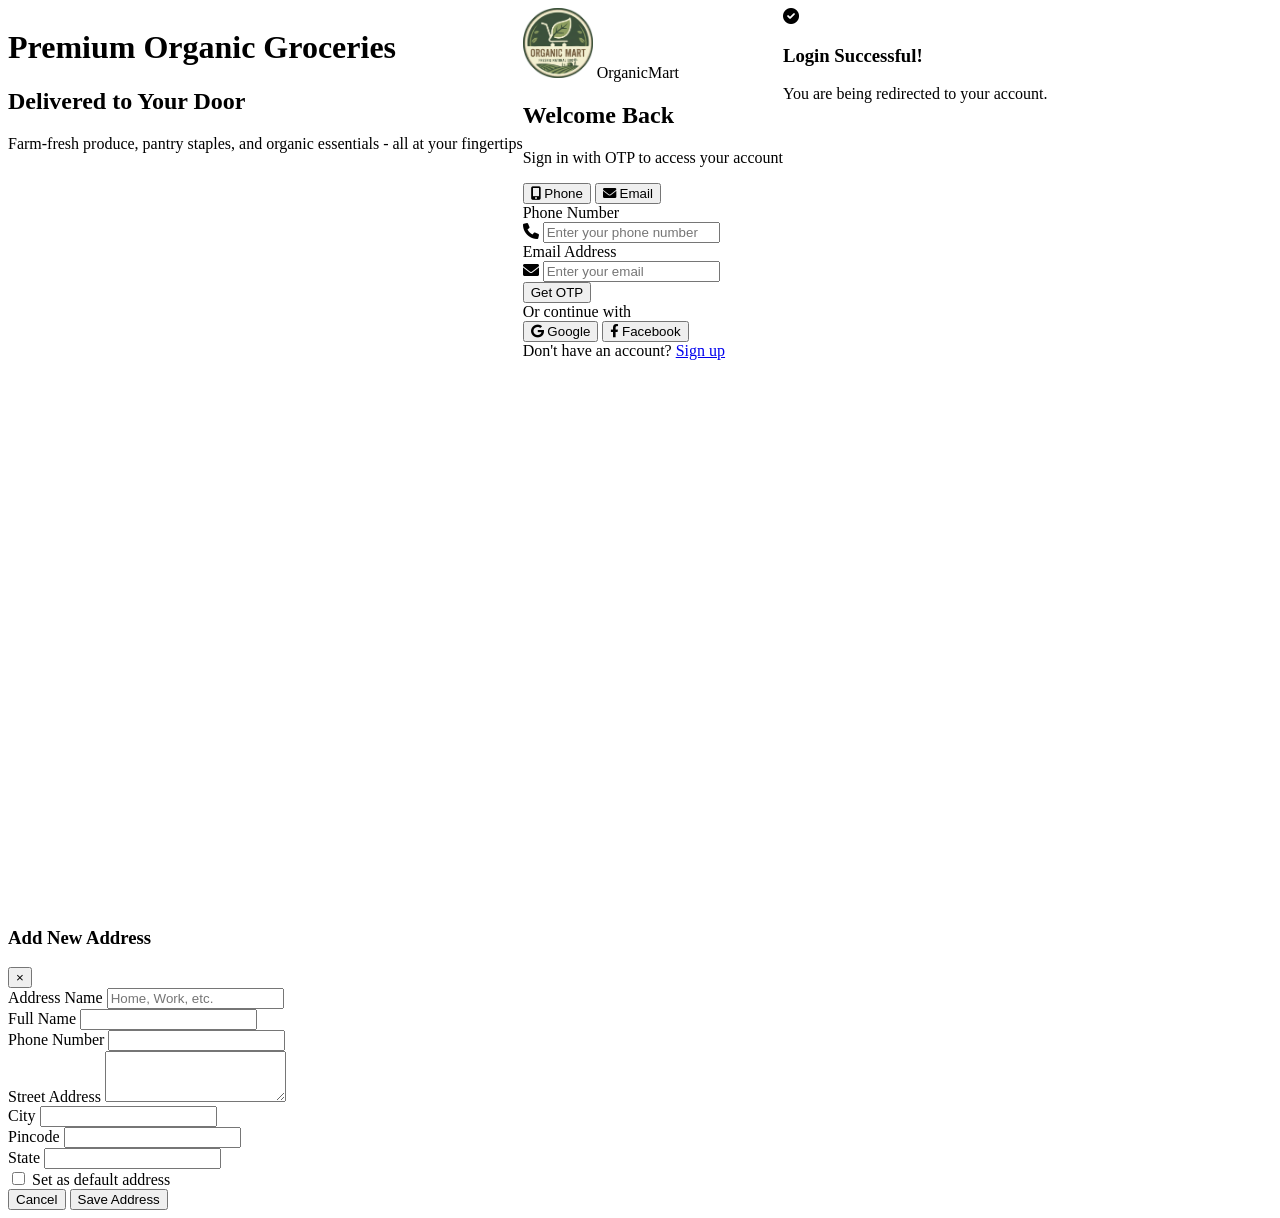
==== commit cb8e24d8: "Update mart.html" ====
--- a/mart.html
+++ b/mart.html
@@ -5,7 +5,7 @@
     <meta name="viewport" content="width=device-width, initial-scale=1.0">
     <title>OrganicMart - Premium Organic Groceries</title>
     <link rel="stylesheet" href="https://cdnjs.cloudflare.com/ajax/libs/font-awesome/6.0.0-beta3/css/all.min.css">
-    <link rel="stylesheet" href="mart.css">
+    <link rel="stylesheet" href="styles.css ">
 </head>
 <body>
     <!-- Login Page -->
@@ -25,7 +25,6 @@
                     <div class="login-header">
                         <div class="logo">
                             <img src="./11zon_cropped.png" alt="OrganicMart Logo" loading="eager" style="width: 70px; height: 70px;">
-
                             <span>OrganicMart</span>
                         </div>
                         <h2>Welcome Back</h2>
@@ -249,1518 +248,2181 @@
     <!-- Products Page -->
     <div id="products-page" class="page">
         <!-- Header -->
-    <header>
-        <div class="container header-container">
-            <div class="logo">
-                <img src="./11zon_cropped.png" alt="OrganicMart Logo" loading="eager" style="width: 50px; height: 50px;">
-                <span class="logo-text">OrganicMart</span>
-            </div>
-            <nav>
-                <ul>
-                    <li><a href="#" class="active">Home</a></li>
-                    <li><a href="#">Shop</a></li>
-                    <li><a href="#">Categories</a></li>
-                    <li><a href="#">About</a></li>
-                    <li><a href="#">Contact</a></li>
-                </ul>
-            </nav>
-            <div class="header-icons">
-    <div class="search-container">
-        <form class="search-form">
-            <input type="search" class="search-input" placeholder="Search for organic products..." aria-label="Search for organic products">
-            <button type="submit" class="search-btn">
-                <i class="fas fa-search"></i>
-            </button>
-        </form>
-    </div>
-    <a href="#" id="user-icon"><i class="fas fa-user"></i></a>
-    <a href="#" class="cart-icon">
-        <i class="fas fa-shopping-cart"></i>
-        <span class="cart-count">5</span>
-    </a>
-</div>
-    </header>
-
-    <!-- Hero Section -->
-    <section class="hero">
+        <header>
+            <div class="container header-container">
+                <div class="logo">
+                    <img src="./11zon_cropped.png" alt="OrganicMart Logo" loading="eager" style="width: 50px; height: 50px;">
+                    <span class="logo-text">OrganicMart</span>
+                </div>
+                <nav>
+                    <ul>
+                        <li><a href="#" class="active">Home</a></li>
+                        <li><a href="#">Shop</a></li>
+                        <li><a href="#">Categories</a></li>
+                        <li><a href="#">About</a></li>
+                        <li><a href="#">Contact</a></li>
+                    </ul>
+                </nav>
+                <div class="header-icons">
+                    <div class="search-container">
+                        <form class="search-form">
+                            <input type="search" class="search-input" placeholder="Search for Organic Products ..." aria-label="Search for Organic roducts ...">
+                            <button type="submit" class="search-btn">
+                                <i class="fas fa-search"></i>
+                            </button>
+                        </form>
+                    </div>
+                    <a href="#" id="user-icon"><i class="fas fa-user"></i></a>
+                    <a href="#" class="cart-icon">
+                        <i class="fas fa-shopping-cart"></i>
+                        <span class="cart-count">0</span>
+                    </a>
+                </div>
+            </div>
+        </header>
+
+        <!-- Hero Section -->
+        <section class="hero">
+            <div class="container">
+                <div class="hero-content">
+                    <h1>Premium Organic Groceries Delivered to Your Door</h1>
+                    <p>Farm-fresh produce, pantry staples, and organic essentials - all at your fingertips</p>
+                    <div class="hero-buttons">
+                        <a href="#" class="btn">Shop Now</a>
+                        <a href="#" class="btn btn-outline">Learn More</a>
+                    </div>
+                </div>
+            </div>
+        </section>
+
+        <!-- Features -->
         <div class="container">
-            <div class="hero-content">
-                <h1>Premium Organic Groceries Delivered to Your Door</h1>
-                <p>Farm-fresh produce, pantry staples, and organic essentials - all at your fingertips</p>
-                <div class="hero-buttons">
-                    <a href="#" class="btn">Shop Now</a>
-                    <a href="#" class="btn btn-outline">Learn More</a>
+            <div class="features">
+                <div class="feature-card">
+                    <div class="feature-icon">
+                        <i class="fas fa-truck"></i>
+                    </div>
+                    <h3>Fast Delivery</h3>
+                    <p>Next day delivery in major cities</p>
+                </div>
+                <div class="feature-card">
+                    <div class="feature-icon">
+                        <i class="fas fa-leaf"></i>
+                    </div>
+                    <h3>100% Organic</h3>
+                    <p>Certified organic products</p>
+                </div>
+                <div class="feature-card">
+                    <div class="feature-icon">
+                        <i class="fas fa-rupee-sign"></i>
+                    </div>
+                    <h3>Best Prices</h3>
+                    <p>Direct from farm savings</p>
+                </div>
+                <div class="feature-card">
+                    <div class="feature-icon">
+                        <i class="fas fa-shield-alt"></i>
+                    </div>
+                    <h3>Quality Guarantee</h3>
+                    <p>Money back if unsatisfied</p>
                 </div>
             </div>
         </div>
-    </section>
-
-    <!-- Features -->
-    <div class="container">
-        <div class="features">
-            <div class="feature-card">
-                <div class="feature-icon">
-                    <i class="fas fa-truck"></i>
-                </div>
-                <h3>Fast Delivery</h3>
-                <p>Next day delivery in major cities</p>
-            </div>
-            <div class="feature-card">
-                <div class="feature-icon">
-                    <i class="fas fa-leaf"></i>
-                </div>
-                <h3>100% Organic</h3>
-                <p>Certified organic products</p>
-            </div>
-            <div class="feature-card">
-                <div class="feature-icon">
-                    <i class="fas fa-rupee-sign"></i>
-                </div>
-                <h3>Best Prices</h3>
-                <p>Direct from farm savings</p>
-            </div>
-            <div class="feature-card">
-                <div class="feature-icon">
-                    <i class="fas fa-shield-alt"></i>
-                </div>
-                <h3>Quality Guarantee</h3>
-                <p>Money back if unsatisfied</p>
-            </div>
-        </div>
-    </div>
-
-    <!-- Categories -->
-    <section class="container categories">
-        <div class="section-title">
-            <h2>Shop by Category</h2>
-        </div>
-        <div class="categories-grid">
-            <div class="category-card">
-                <img 
-                    src="https://images.unsplash.com/photo-1568702846914-96b305d2aaeb?ixlib=rb-4.0.3&auto=format&fit=crop&w=400&q=80" 
-                    data-src="https://www.thehealthy.com/wp-content/uploads/2025/05/GettyImages-2178111688.jpg"
-                    alt="Fresh Fruits"
-                    loading="lazy"
-                    class="lazy-img"
-                >
-                <div class="category-overlay">
-                    <h3>Fresh Fruits</h3>
-                    <p>Seasonal & Organic</p>
-                </div>
-            </div>
-            <div class="category-card">
-                <img 
-                    src="https://images.unsplash.com/photo-1540420773420-3366772f4999?ixlib=rb-4.0.3&auto=format&fit=crop&w=400&q=80" 
-                    data-src="https://www.azernews.az/media/pictures/o-GROCERY-SHOPPING-TIP-VEGETABLE-VEGETABLES-HEALTHY-facebook.jpg"
-                    alt="Vegetables"
-                    loading="lazy"
-                    class="lazy-img"
-                >
-                <div class="category-overlay">
-                    <h3>Vegetables</h3>
-                    <p>Farm Fresh</p>
-                </div>
-            </div>
-            <div class="category-card">
-                <img 
-                    src="https://images.unsplash.com/photo-1550583724-b2692b85b150?ixlib=rb-4.0.3&auto=format&fit=crop&w=400&q=80" 
-                    data-src="https://media.istockphoto.com/id/465317761/photo/milk-and-eggs.jpg?s=612x612&w=0&k=20&c=Y-VFarWizFnItHzc9_lgj4P6cQGKXUrPMUbI9jbiL8w="
-                    alt="Dairy & Eggs"
-                    loading="lazy"
-                    class="lazy-img"
-                >
-                <div class="category-overlay">
-                    <h3>Dairy & Eggs</h3>
-                    <p>Organic & Free-range</p>
-                </div>
-            </div>
-            <div class="category-card">
-                <img 
-                    src="https://images.unsplash.com/photo-1603569283847-aa295f0d016a?ixlib=rb-4.0.3&auto=format&fit=crop&w=400&q=80" 
-                    data-src="https://t3.ftcdn.net/jpg/01/17/82/52/360_F_117825265_rOF5SE5y4MtbIPJAF18qexRRatDZVA4C.jpg"
-                    alt="Grains & Pulses"
-                    loading="lazy"
-                    class="lazy-img"
-                >
-                <div class="category-overlay">
-                    <h3>Grains & Pulses</h3>
-                    <p>Whole & Organic</p>
-                </div>
-            </div>
-            <div class="category-card">
-                <img 
-                    src="https://images.unsplash.com/photo-1603565370196-b1c9f9e0b1f7?ixlib=rb-4.0.3&auto=format&fit=crop&w=400&q=80" 
-                    data-src="https://media.istockphoto.com/id/465015726/photo/dabba-masala.jpg?s=612x612&w=0&k=20&c=QbZ2KHUJpVTo4eLkzELdyE9YrLU1X0eDDoAs290g7_k="
-                    alt="Spices & Masalas"
-                    loading="lazy"
-                    class="lazy-img"
-                >
-                <div class="category-overlay">
-                    <h3>Spices & Masalas</h3>
-                    <p>Traditional & Pure</p>
-                </div>
-            </div>
-        </div>
-    </section>
-
-    <!-- Fruits Section -->
-    <section class="container">
-        <div class="section-title">
-            <h2>Fresh Organic Fruits</h2>
-        </div>
-        <div class="products-grid">
-            <!-- Tropical Fruits -->
-            <div class="product-card">
-                <div class="product-badge">Organic</div>
-                <div class="product-image">
+
+        <!-- Categories -->
+        <section class="container categories">
+            <div class="section-title">
+                <h2>Shop by Category</h2>
+            </div>
+            <div class="categories-grid">
+                <div class="category-card">
                     <img 
                         src="https://images.unsplash.com/photo-1568702846914-96b305d2aaeb?ixlib=rb-4.0.3&auto=format&fit=crop&w=400&q=80" 
-                        data-src="https://w0.peakpx.com/wallpaper/182/615/HD-wallpaper-fruits-apple-fruit.jpg"
-                        alt="Organic Apples"
+                        data-src="https://www.thehealthy.com/wp-content/uploads/2025/05/GettyImages-2178111688.jpg"
+                        alt="Fresh Fruits"
                         loading="lazy"
                         class="lazy-img"
                     >
-                </div>
-                <div class="product-info">
-                    <div class="product-category">Fruits</div>
-                    <h3 class="product-title">Organic Shimla Apples (1kg)</h3>
-                    <div class="product-price">₹199 <span>₹249</span></div>
-                    <div class="product-rating">
-                        <i class="fas fa-star"></i>
-                        <i class="fas fa-star"></i>
-                        <i class="fas fa-star"></i>
-                        <i class="fas fa-star"></i>
-                        <i class="fas fa-star-half-alt"></i>
-                        <span>(48)</span>
-                    </div>
-                    <button class="add-to-cart">Add to Cart</button>
-                </div>
-            </div>
-            
-            <div class="product-card">
-                <div class="product-badge">Organic</div>
-                <div class="product-image">
+                    <div class="category-overlay">
+                        <h3>Fresh Fruits</h3>
+                        <p>Seasonal & Organic</p>
+                    </div>
+                </div>
+                <div class="category-card">
                     <img 
-                        src="https://images.unsplash.com/photo-1571771894821-ce9b6c11b08e?ixlib=rb-4.0.3&auto=format&fit=crop&w=400&q=80" 
-                        data-src="https://png.pngtree.com/thumb_back/fh260/background/20220319/pngtree-a-hanging-banana-hd-photography-material-image_1022466.jpg"
-                        alt="Organic Bananas"
+                        src="https://images.unsplash.com/photo-1540420773420-3366772f4999?ixlib=rb-4.0.3&auto=format&fit=crop&w=400&q=80" 
+                        data-src="https://www.azernews.az/media/pictures/o-GROCERY-SHOPPING-TIP-VEGETABLE-VEGETABLES-HEALTHY-facebook.jpg"
+                        alt="Vegetables"
                         loading="lazy"
                         class="lazy-img"
                     >
-                </div>
-                <div class="product-info">
-                    <div class="product-category">Fruits</div>
-                    <h3 class="product-title">Organic Bananas (12pcs)</h3>
-                    <div class="product-price">₹59 <span>₹79</span></div>
-                    <div class="product-rating">
-                        <i class="fas fa-star"></i>
-                        <i class="fas fa-star"></i>
-                        <i class="fas fa-star"></i>
-                        <i class="fas fa-star"></i>
-                        <i class="far fa-star"></i>
-                        <span>(36)</span>
-                    </div>
-                    <button class="add-to-cart">Add to Cart</button>
-                </div>
-            </div>
-            
-            <div class="product-card">
-                <div class="product-badge">Seasonal</div>
-                <div class="product-image">
+                    <div class="category-overlay">
+                        <h3>Vegetables</h3>
+                        <p>Farm Fresh</p>
+                    </div>
+                </div>
+                <div class="category-card">
                     <img 
-                        src="https://images.unsplash.com/photo-1553279768-865429fa0078?ixlib=rb-4.0.3&auto=format&fit=crop&w=400&q=80" 
-                        data-src="https://wallpapers.com/images/featured/mango-evb0z302mlfebdo0.jpg"
-                        alt="Organic Mangoes"
+                        src="https://images.unsplash.com/photo-1550583724-b2692b85b150?ixlib=rb-4.0.3&auto=format&fit=crop&w=400&q=80" 
+                        data-src="https://media.istockphoto.com/id/465317761/photo/milk-and-eggs.jpg?s=612x612&w=0&k=20&c=Y-VFarWizFnItHzc9_lgj4P6cQGKXUrPMUbI9jbiL8w="
+                        alt="Dairy & Eggs"
                         loading="lazy"
                         class="lazy-img"
                     >
-                </div>
-                <div class="product-info">
-                    <div class="product-category">Fruits</div>
-                    <h3 class="product-title">Organic Mangoes (1kg)</h3>
-                    <div class="product-price">₹499 <span>₹599</span></div>
-                    <div class="product-rating">
-                        <i class="fas fa-star"></i>
-                        <i class="fas fa-star"></i>
-                        <i class="fas fa-star"></i>
-                        <i class="fas fa-star"></i>
-                        <i class="fas fa-star"></i>
-                        <span>(112)</span>
-                    </div>
-                    <button class="add-to-cart">Add to Cart</button>
-                </div>
-            </div>
-            
-            <div class="product-card">
-                <div class="product-badge">Organic</div>
-                <div class="product-image">
+                    <div class="category-overlay">
+                        <h3>Dairy & Eggs</h3>
+                        <p>Organic & Free-range</p>
+                    </div>
+                </div>
+                <div class="category-card">
                     <img 
-                        src="https://images.unsplash.com/photo-1587049352851-8d4e89133924?ixlib=rb-4.0.3&auto=format&fit=crop&w=400&q=80" 
-                        data-src="https://t3.ftcdn.net/jpg/04/32/47/36/360_F_432473688_NBFaMH9L7Ls0kvAxnCZnRlvbCaSgxozB.jpg"
-                        alt="Organic Pomegranate"
+                        src="https://images.unsplash.com/photo-1603569283847-aa295f0d016a?ixlib=rb-4.0.3&auto=format&fit=crop&w=400&q=80" 
+                        data-src="https://t3.ftcdn.net/jpg/01/17/82/52/360_F_117825265_rOF5SE5y4MtbIPJAF18qexRRatDZVA4C.jpg"
+                        alt="Grains & Pulses"
                         loading="lazy"
                         class="lazy-img"
                     >
-                </div>
-                <div class="product-info">
-                    <div class="product-category">Fruits</div>
-                    <h3 class="product-title">Organic Pomegranate (2pcs)</h3>
-                    <div class="product-price">₹129 <span>₹149</span></div>
-                    <div class="product-rating">
-                        <i class="fas fa-star"></i>
-                        <i class="fas fa-star"></i>
-                        <i class="fas fa-star"></i>
-                        <i class="fas fa-star"></i>
-                        <i class="far fa-star"></i>
-                        <span>(24)</span>
-                    </div>
-                    <button class="add-to-cart">Add to Cart</button>
-                </div>
-            </div>
-
-            <!-- Citrus Fruits -->
-            <div class="product-card">
-                <div class="product-badge">Organic</div>
-                <div class="product-image">
+                    <div class="category-overlay">
+                        <h3>Grains & Pulses</h3>
+                        <p>Whole & Organic</p>
+                    </div>
+                </div>
+                <div class="category-card">
                     <img 
-                        src="https://images.unsplash.com/photo-1550258987-190a2d41a8ba?ixlib=rb-4.0.3&auto=format&fit=crop&w=400&q=80" 
-                        data-src="https://t4.ftcdn.net/jpg/02/79/60/69/360_F_279606999_4fItjv1RGj7ogujzQSZqB9hfkbyzxJ4r.jpg"
-                        alt="Organic Oranges"
+                        src="https://images.unsplash.com/photo-1603565370196-b1c9f9e0b1f7?ixlib=rb-4.0.3&auto=format&fit=crop&w=400&q=80" 
+                        data-src="https://media.istockphoto.com/id/465015726/photo/dabba-masala.jpg?s=612x612&w=0&k=20&c=QbZ2KHUJpVTo4eLkzELdyE9YrLU1X0eDDoAs290g7_k="
+                        alt="Spices & Masalas"
                         loading="lazy"
                         class="lazy-img"
                     >
-                </div>
-                <div class="product-info">
-                    <div class="product-category">Fruits</div>
-                    <h3 class="product-title">Organic Oranges (1kg)</h3>
-                    <div class="product-price">₹149 <span>₹179</span></div>
-                    <div class="product-rating">
-                        <i class="fas fa-star"></i>
-                        <i class="fas fa-star"></i>
-                        <i class="fas fa-star"></i>
-                        <i class="fas fa-star"></i>
-                        <i class="far fa-star"></i>
-                        <span>(42)</span>
-                    </div>
-                    <button class="add-to-cart">Add to Cart</button>
-                </div>
-            </div>
-            
-            <div class="product-card">
-                <div class="product-badge">Organic</div>
-                <div class="product-image">
-                    <img 
-                        src="https://images.unsplash.com/photo-1582284540020-8acbe03f4924?ixlib=rb-4.0.3&auto=format&fit=crop&w=400&q=80" 
-                        data-src="https://cmsimages.timesgroup.com/image-resizer/Bombaytimes?s3_path=Bombaytimes/posts/1745396124283/assets/images/aFzqTg3LA.png&format=webp"
-                        alt="Organic Mosambi"
-                        loading="lazy"
-                        class="lazy-img"
-                    >
-                </div>
-                <div class="product-info">
-                    <div class="product-category">Fruits</div>
-                    <h3 class="product-title">Organic Mosambi (1kg)</h3>
-                    <div class="product-price">₹119 <span>₹139</span></div>
-                    <div class="product-rating">
-                        <i class="fas fa-star"></i>
-                        <i class="fas fa-star"></i>
-                        <i class="fas fa-star"></i>
-                        <i class="fas fa-star-half-alt"></i>
-                        <i class="far fa-star"></i>
-                        <span>(37)</span>
-                    </div>
-                    <button class="add-to-cart">Add to Cart</button>
-                </div>
-            </div>
-            
-            <div class="product-card">
-                <div class="product-badge">Organic</div>
-                <div class="product-image">
-                    <img 
-                        src="https://images.unsplash.com/photo-1557800634-7bf3c7305596?ixlib=rb-4.0.3&auto=format&fit=crop&w=400&q=80" 
-                        data-src="https://www.commodityonline.com/leads/2024/02/1676436444_63ec63dc8dda9_2.webp"
-                        alt="Organic Lemons"
-                        loading="lazy"
-                        class="lazy-img"
-                    >
-                </div>
-                <div class="product-info">
-                    <div class="product-category">Fruits</div>
-                    <h3 class="product-title">Organic Lemons (250g)</h3>
-                    <div class="product-price">₹59 <span>₹79</span></div>
-                    <div class="product-rating">
-                        <i class="fas fa-star"></i>
-                        <i class="fas fa-star"></i>
-                        <i class="fas fa-star"></i>
-                        <i class="fas fa-star"></i>
-                        <i class="fas fa-star"></i>
-                        <span>(68)</span>
-                    </div>
-                    <button class="add-to-cart">Add to Cart</button>
-                </div>
-            </div>
-            
-            <!-- Berries & Small Fruits -->
-            <div class="product-card">
-                <div class="product-badge">Organic</div>
-                <div class="product-image">
-                    <img 
-                        src="https://images.unsplash.com/photo-1439127989242-c3819d1ad959?ixlib=rb-4.0.3&auto=format&fit=crop&w=400&q=80" 
-                        data-src="https://images.healthshots.com/healthshots/en/uploads/2022/01/18163418/black-grapes.jpg"
-                        alt="Organic Grapes"
-                        loading="lazy"
-                        class="lazy-img"
-                    >
-                </div>
-                <div class="product-info">
-                    <div class="product-category">Fruits</div>
-                    <h3 class="product-title">Organic Black Grapes (500g)</h3>
-                    <div class="product-price">₹179 <span>₹199</span></div>
-                    <div class="product-rating">
-                        <i class="fas fa-star"></i>
-                        <i class="fas fa-star"></i>
-                        <i class="fas fa-star"></i>
-                        <i class="fas fa-star"></i>
-                        <i class="far fa-star"></i>
-                        <span>(29)</span>
-                    </div>
-                    <button class="add-to-cart">Add to Cart</button>
-                </div>
-            </div>
-
-            <!-- Melons -->
-            <div class="product-card">
-                <div class="product-badge">Seasonal</div>
-                <div class="product-image">
-                    <img 
-                        src="https://images.unsplash.com/photo-1571575173700-afb9492e6a50?ixlib=rb-4.0.3&auto=format&fit=crop&w=400&q=80" 
-                        data-src="https://watermark.lovepik.com/photo/20211210/large/lovepik-watermelon-for-summer-picture_501768493.jpg"
-                        alt="Organic Watermelon"
-                        loading="lazy"
-                        class="lazy-img"
-                    >
-                </div>
-                <div class="product-info">
-                    <div class="product-category">Fruits</div>
-                    <h3 class="product-title">Organic Watermelon (1pc)</h3>
-                    <div class="product-price">₹99 <span>₹129</span></div>
-                    <div class="product-rating">
-                        <i class="fas fa-star"></i>
-                        <i class="fas fa-star"></i>
-                        <i class="fas fa-star"></i>
-                        <i class="fas fa-star"></i>
-                        <i class="fas fa-star-half-alt"></i>
-                        <span>(42)</span>
-                    </div>
-                    <button class="add-to-cart">Add to Cart</button>
-                </div>
-            </div>
-            
-            <div class="product-card">
-                <div class="product-badge">Seasonal</div>
-                <div class="product-image">
-                    <img 
-                        src="https://images.unsplash.com/photo-1627834377411-8da5f4f09de8?ixlib=rb-4.0.3&auto=format&fit=crop&w=400&q=80" 
-                        data-src="https://t3.ftcdn.net/jpg/08/56/30/38/360_F_856303873_lysQgpwr108YHHHyEeiGepwZ2Jmg5doG.jpg"
-                        alt="Organic Muskmelon"
-                        loading="lazy"
-                        class="lazy-img"
-                    >
-                </div>
-                <div class="product-info">
-                    <div class="product-category">Fruits</div>
-                    <h3 class="product-title">Organic Muskmelon (1pc)</h3>
-                    <div class="product-price">₹89 <span>₹109</span></div>
-                    <div class="product-rating">
-                        <i class="fas fa-star"></i>
-                        <i class="fas fa-star"></i>
-                        <i class="fas fa-star"></i>
-                        <i class="fas fa-star-half-alt"></i>
-                        <i class="far fa-star"></i>
-                        <span>(37)</span>
-                    </div>
-                    <button class="add-to-cart">Add to Cart</button>
-                </div>
-            </div>
-
-            <!-- Stone Fruits -->
-            <div class="product-card">
-                <div class="product-badge">Seasonal</div>
-                <div class="product-image">
-                    <img 
-                        src="https://images.unsplash.com/photo-1601493700631-2b16ec4b4716?ixlib=rb-4.0.3&auto=format&fit=crop&w=400&q=80" 
-                        data-src="https://media.istockphoto.com/id/1163930184/photo/papaya-on-wooden-background.jpg?s=612x612&w=0&k=20&c=W-1l2k1J8raJGvUb1NM0oeqEdC2DqRbt-2gpzfXL01o="
-                        alt="Organic Peaches"
-                        loading="lazy"
-                        class="lazy-img"
-                    >
-                </div>
-                <div class="product-info">
-                    <div class="product-category">Fruits</div>
-                    <h3 class="product-title">Organic Papaya (500g)</h3>
-                    <div class="product-price">₹249 <span>₹299</span></div>
-                    <div class="product-rating">
-                        <i class="fas fa-star"></i>
-                        <i class="fas fa-star"></i>
-                        <i class="fas fa-star"></i>
-                        <i class="fas fa-star"></i>
-                        <i class="fas fa-star"></i>
-                        <span>(68)</span>
-                    </div>
-                    <button class="add-to-cart">Add to Cart</button>
-                </div>
-            </div>
-            
-            <div class="product-card">
-                <div class="product-badge">Seasonal</div>
-                <div class="product-image">
-                    <img 
-                        src="https://images.unsplash.com/photo-1601493700631-2b16ec4b4716?ixlib=rb-4.0.3&auto=format&fit=crop&w=400&q=80" 
-                        data-src="https://cdn.pixabay.com/photo/2017/07/30/13/35/cherry-2554364_1280.jpg"
-                        alt="Organic Plums"
-                        loading="lazy"
-                        class="lazy-img"
-                    >
-                </div>
-                <div class="product-info">
-                    <div class="product-category">Fruits</div>
-                    <h3 class="product-title">Organic Cherry (500g)</h3>
-                    <div class="product-price">₹199 <span>₹249</span></div>
-                    <div class="product-rating">
-                        <i class="fas fa-star"></i>
-                        <i class="fas fa-star"></i>
-                        <i class="fas fa-star"></i>
-                        <i class="fas fa-star"></i>
-                        <i class="far fa-star"></i>
-                        <span>(29)</span>
-                    </div>
-                    <button class="add-to-cart">Add to Cart</button>
-                </div>
-            </div>
-
-            <!-- Tropical Fruits -->
-            <div class="product-card">
-                <div class="product-badge">Seasonal</div>
-                <div class="product-image">
-                    <img 
-                        src="https://images.unsplash.com/photo-1601493700631-2b16ec4b4716?ixlib=rb-4.0.3&auto=format&fit=crop&w=400&q=80" 
-                        data-src="https://cdn.pixabay.com/photo/2018/11/11/15/42/pineapple-3808963_640.jpg"
-                        alt="Organic Pineapple"
-                        loading="lazy"
-                        class="lazy-img"
-                    >
-                </div>
-                <div class="product-info">
-                    <div class="product-category">Fruits</div>
-                    <h3 class="product-title">Organic Pineapple (1pc)</h3>
-                    <div class="product-price">₹79 <span>₹99</span></div>
-                    <div class="product-rating">
-                        <i class="fas fa-star"></i>
-                        <i class="fas fa-star"></i>
-                        <i class="fas fa-star"></i>
-                        <i class="fas fa-star"></i>
-                        <i class="fas fa-star-half-alt"></i>
-                        <span>(42)</span>
-                    </div>
-                    <button class="add-to-cart">Add to Cart</button>
-                </div>
-            </div>
-            
-            <div class="product-card">
-                <div class="product-badge">Seasonal</div>
-                <div class="product-image">
-                    <img 
-                        src="https://images.unsplash.com/photo-1601493700631-2b16ec4b4716?ixlib=rb-4.0.3&auto=format&fit=crop&w=400&q=80" 
-                        data-src="https://png.pngtree.com/thumb_back/fh260/background/20210827/pngtree-grapes-on-the-table-with-green-grapes-background-image_764501.jpg"
-                        alt="Organic Papaya"
-                        loading="lazy"
-                        class="lazy-img"
-                    >
-                </div>
-                <div class="product-info">
-                    <div class="product-category">Fruits</div>
-                    <h3 class="product-title">Organic Green Grapes(1pc)</h3>
-                    <div class="product-price">₹69 <span>₹89</span></div>
-                    <div class="product-rating">
-                        <i class="fas fa-star"></i>
-                        <i class="fas fa-star"></i>
-                        <i class="fas fa-star"></i>
-                        <i class="fas fa-star-half-alt"></i>
-                        <i class="far fa-star"></i>
-                        <span>(37)</span>
-                    </div>
-                    <button class="add-to-cart">Add to Cart</button>
-                </div>
-            </div>
-            
-            <div class="product-card">
-                <div class="product-badge">Seasonal</div>
-                <div class="product-image">
-                    <img 
-                        src="https://images.unsplash.com/photo-1601493700631-2b16ec4b4716?ixlib=rb-4.0.3&auto=format&fit=crop&w=400&q=80" 
-                        data-src="https://images.unsplash.com/photo-1689996647099-a7a0b67fd2f6?fm=jpg&q=60&w=3000&ixlib=rb-4.1.0&ixid=M3wxMjA3fDB8MHxzZWFyY2h8N3x8Z3VhdmF8ZW58MHx8MHx8fDA%3D"
-                        alt="Organic Guava"
-                        loading="lazy"
-                        class="lazy-img"
-                    >
-                </div>
-                <div class="product-info">
-                    <div class="product-category">Fruits</div>
-                    <h3 class="product-title">Organic Guava (1kg)</h3>
-                    <div class="product-price">₹89 <span>₹109</span></div>
-                    <div class="product-rating">
-                        <i class="fas fa-star"></i>
-                        <i class="fas fa-star"></i>
-                        <i class="fas fa-star"></i>
-                        <i class="fas fa-star"></i>
-                        <i class="fas fa-star"></i>
-                        <span>(68)</span>
-                    </div>
-                    <button class="add-to-cart">Add to Cart</button>
-                </div>
-            </div>
-            
-            <div class="product-card">
-                <div class="product-badge">Seasonal</div>
-                <div class="product-image">
-                    <img 
-                        src="https://images.unsplash.com/photo-1601493700631-2b16ec4b4716?ixlib=rb-4.0.3&auto=format&fit=crop&w=400&q=80" 
-                        data-src="https://media.istockphoto.com/id/1407981572/photo/coconut-tree-at-coconut-farm.jpg?s=612x612&w=0&k=20&c=Mheo-LyMZpWcIVGl2Awh-8aK-MNgGTJuH78v4ChvfG0="
-                        alt="Organic Chikoo"
-                        loading="lazy"
-                        class="lazy-img"
-                    >
-                </div>
-                <div class="product-info">
-                    <div class="product-category">Fruits</div>
-                    <h3 class="product-title">Organic Coconut (500g)</h3>
-                    <div class="product-price">₹129 <span>₹149</span></div>
-                    <div class="product-rating">
-                        <i class="fas fa-star"></i>
-                        <i class="fas fa-star"></i>
-                        <i class="fas fa-star"></i>
-                        <i class="fas fa-star"></i>
-                        <i class="far fa-star"></i>
-                        <span>(29)</span>
-                    </div>
-                    <button class="add-to-cart">Add to Cart</button>
-                </div>
-            </div>
-        </div>
-    </section>
-
-    <!-- Vegetables Section -->
-    <section class="container">
-        <div class="section-title">
-            <h2>Fresh Organic Vegetables</h2>
-        </div>
-        <div class="products-grid">
-            <!-- Root Vegetables -->
-            <div class="product-card">
-                <div class="product-badge">Organic</div>
-                <div class="product-image">
-                    <img 
-                        src="https://images.unsplash.com/photo-1518977676601-b53f82aba655?ixlib=rb-4.0.3&auto=format&fit=crop&w=400&q=80" 
-                        data-src="https://thumbs.dreamstime.com/b/potatoes-fresh-wooden-basket-33186647.jpg"
-                        alt="Organic Potatoes"
-                        loading="lazy"
-                        class="lazy-img"
-                    >
-                </div>
-                <div class="product-info">
-                    <div class="product-category">Vegetables</div>
-                    <h3 class="product-title">Organic Potatoes (1kg)</h3>
-                    <div class="product-price">₹39 <span>₹49</span></div>
-                    <div class="product-rating">
-                        <i class="fas fa-star"></i>
-                        <i class="fas fa-star"></i>
-                        <i class="fas fa-star"></i>
-                        <i class="fas fa-star"></i>
-                        <i class="far fa-star"></i>
-                        <span>(42)</span>
-                    </div>
-                    <button class="add-to-cart">Add to Cart</button>
-                </div>
-            </div>
-            
-            <div class="product-card">
-                <div class="product-badge">Organic</div>
-                <div class="product-image">
-                    <img 
-                        src="https://images.unsplash.com/photo-1447175008436-054170c2e979?ixlib=rb-4.0.3&auto=format&fit=crop&w=400&q=80" 
-                        data-src="https://zamaorganics.com/cdn/shop/files/madras_onion_1000_x_1000_px_1_1.png?v=1752752494"
-                        alt="Organic Onions"
-                        loading="lazy"
-                        class="lazy-img"
-                    >
-                </div>
-                <div class="product-info">
-                    <div class="product-category">Vegetables</div>
-                    <h3 class="product-title">Organic Onions (1kg)</h3>
-                    <div class="product-price">₹35 <span>₹45</span></div>
-                    <div class="product-rating">
-                        <i class="fas fa-star"></i>
-                        <i class="fas fa-star"></i>
-                        <i class="fas fa-star"></i>
-                        <i class="fas fa-star-half-alt"></i>
-                        <i class="far fa-star"></i>
-                        <span>(63)</span>
-                    </div>
-                    <button class="add-to-cart">Add to Cart</button>
-                </div>
-            </div>
-            
-            <div class="product-card">
-                <div class="product-badge">Organic</div>
-                <div class="product-image">
-                    <img 
-                        src="https://images.unsplash.com/photo-1447175008436-054170c2e979?ixlib=rb-4.0.3&auto=format&fit=crop&w=400&q=80" 
-                        data-src="https://media.istockphoto.com/id/185275579/photo/bundles-of-organic-carrots-with-the-stems-still-attached.jpg?s=612x612&w=0&k=20&c=OIdIDUtDF9jxpCFnZlb7ld5tOj8pDMol1XIcfsHFlEk="
-                        alt="Organic Carrots"
-                        loading="lazy"
-                        class="lazy-img"
-                    >
-                </div>
-                <div class="product-info">
-                    <div class="product-category">Vegetables</div>
-                    <h3 class="product-title">Organic Carrots (500g)</h3>
-                    <div class="product-price">₹59 <span>₹79</span></div>
-                    <div class="product-rating">
-                        <i class="fas fa-star"></i>
-                        <i class="fas fa-star"></i>
-                        <i class="fas fa-star"></i>
-                        <i class="fas fa-star"></i>
-                        <i class="far fa-star"></i>
-                        <span>(29)</span>
-                    </div>
-                    <button class="add-to-cart">Add to Cart</button>
-                </div>
-            </div>
-            
-            <div class="product-card">
-                <div class="product-badge">Organic</div>
-                <div class="product-image">
-                    <img 
-                        src="https://images.unsplash.com/photo-1598170845058-32b9d6a5da37?ixlib=rb-4.0.3&auto=format&fit=crop&w=400&q=80" 
-                        data-src="https://images.pexels.com/photos/1327838/pexels-photo-1327838.jpeg"
-                        alt="Organic Tomatoes"
-                        loading="lazy"
-                        class="lazy-img"
-                    >
-                </div>
-                <div class="product-info">
-                    <div class="product-category">Vegetables</div>
-                    <h3 class="product-title">Organic Tomatoes (500g)</h3>
-                    <div class="product-price">₹49 <span>₹69</span></div>
-                    <div class="product-rating">
-                        <i class="fas fa-star"></i>
-                        <i class="fas fa-star"></i>
-                        <i class="fas fa-star"></i>
-                        <i class="fas fa-star"></i>
-                        <i class="fas fa-star-half-alt"></i>
-                        <span>(87)</span>
-                    </div>
-                    <button class="add-to-cart">Add to Cart</button>
-                </div>
-            </div>
-
-            <!-- Leafy Greens -->
-            <div class="product-card">
-                <div class="product-badge">Organic</div>
-                <div class="product-image">
-                    <img 
-                        src="https://images.unsplash.com/photo-1601493700631-2b16ec4b4716?ixlib=rb-4.0.3&auto=format&fit=crop&w=400&q=80" 
-                        data-src="https://t4.ftcdn.net/jpg/16/99/86/99/360_F_1699869971_B5XRbdUSJMM2Yrbk4WI6LzaQ2nNQ4ASr.jpg"
-                        alt="Organic Spinach"
-                        loading="lazy"
-                        class="lazy-img"
-                    >
-                </div>
-                <div class="product-info">
-                    <div class="product-category">Vegetables</div>
-                    <h3 class="product-title">Organic Lady Finger (250g)</h3>
-                    <div class="product-price">₹39 <span>₹49</span></div>
-                    <div class="product-rating">
-                        <i class="fas fa-star"></i>
-                        <i class="fas fa-star"></i>
-                        <i class="fas fa-star"></i>
-                        <i class="fas fa-star"></i>
-                        <i class="fas fa-star-half-alt"></i>
-                        <span>(42)</span>
-                    </div>
-                    <button class="add-to-cart">Add to Cart</button>
-                </div>
-            </div>
-            
-            <div class="product-card">
-                <div class="product-badge">Organic</div>
-                <div class="product-image">
-                    <img 
-                        src="https://images.unsplash.com/photo-1601493700631-2b16ec4b4716?ixlib=rb-4.0.3&auto=format&fit=crop&w=400&q=80" 
-                        data-src="https://www.jiomart.com/images/product/original/590000166/brinjal-round-green-250-g-product-images-o590000166-p590000166-0-202412031731.jpg?im=Resize=(1000,1000)"
-                        alt="Organic Methi"
-                        loading="lazy"
-                        class="lazy-img"
-                    >
-                </div>
-                <div class="product-info">
-                    <div class="product-category">Vegetables</div>
-                    <h3 class="product-title">Organic Brinjal (250g)</h3>
-                    <div class="product-price">₹29 <span>₹39</span></div>
-                    <div class="product-rating">
-                        <i class="fas fa-star"></i>
-                        <i class="fas fa-star"></i>
-                        <i class="fas fa-star"></i>
-                        <i class="fas fa-star-half-alt"></i>
-                        <i class="far fa-star"></i>
-                        <span>(37)</span>
-                    </div>
-                    <button class="add-to-cart">Add to Cart</button>
-                </div>
-            </div>
-            
-            <div class="product-card">
-                <div class="product-badge">Organic</div>
-                <div class="product-image">
-                    <img 
-                        src="https://images.unsplash.com/photo-1601493700631-2b16ec4b4716?ixlib=rb-4.0.3&auto=format&fit=crop&w=400&q=80" 
-                        data-src="https://media.istockphoto.com/id/1133790325/photo/fresh-coriander-cilantro-leaves-on-basket.jpg?s=612x612&w=0&k=20&c=9wiu9r3LdvFeGfv9GApYCGmt_mRpnzHQFJmSXFgjbgo="
-                        alt="Organic Coriander"
-                        loading="lazy"
-                        class="lazy-img"
-                    >
-                </div>
-                <div class="product-info">
-                    <div class="product-category">Vegetables</div>
-                    <h3 class="product-title">Organic Coriander (100g)</h3>
-                    <div class="product-price">₹19 <span>₹29</span></div>
-                    <div class="product-rating">
-                        <i class="fas fa-star"></i>
-                        <i class="fas fa-star"></i>
-                        <i class="fas fa-star"></i>
-                        <i class="fas fa-star"></i>
-                        <i class="fas fa-star"></i>
-                        <span>(68)</span>
-                    </div>
-                    <button class="add-to-cart">Add to Cart</button>
-                </div>
-            </div>
-            
-            <div class="product-card">
-                <div class="product-badge">Organic</div>
-                <div class="product-image">
-                    <img 
-                        src="https://images.unsplash.com/photo-1601493700631-2b16ec4b4716?ixlib=rb-4.0.3&auto=format&fit=crop&w=400&q=80" 
-                        data-src="https://connect.healthkart.com/wp-content/uploads/2016/12/Banner-2021-05-05T174631.491.jpg"
-                        alt="Organic Mint"
-                        loading="lazy"
-                        class="lazy-img"
-                    >
-                </div>
-                <div class="product-info">
-                    <div class="product-category">Vegetables</div>
-                    <h3 class="product-title">Organic Garlic (100g)</h3>
-                    <div class="product-price">₹25 <span>₹35</span></div>
-                    <div class="product-rating">
-                        <i class="fas fa-star"></i>
-                        <i class="fas fa-star"></i>
-                        <i class="fas fa-star"></i>
-                        <i class="fas fa-star"></i>
-                        <i class="far fa-star"></i>
-                        <span>(29)</span>
-                    </div>
-                    <button class="add-to-cart">Add to Cart</button>
-                </div>
-            </div>
-
-            <!-- Gourds & Squashes -->
-            <div class="product-card">
-                <div class="product-badge">Organic</div>
-                <div class="product-image">
-                    <img 
-                        src="https://images.unsplash.com/photo-1601493700631-2b16ec4b4716?ixlib=rb-4.0.3&auto=format&fit=crop&w=400&q=80" 
-                        data-src="https://media.istockphoto.com/id/1194258667/photo/bottle-gourd-for-sale-in-market.jpg?s=612x612&w=0&k=20&c=sNSrJ3u5V4Q83pctJnz4qBNw751nxw5tE2d57RNv_Hs="
-                        alt="Organic Bottle Gourd"
-                        loading="lazy"
-                        class="lazy-img"
-                    >
-                </div>
-                <div class="product-info">
-                    <div class="product-category">Vegetables</div>
-                    <h3 class="product-title">Organic Bottle Gourd (1pc)</h3>
-                    <div class="product-price">₹39 <span>₹49</span></div>
-                    <div class="product-rating">
-                        <i class="fas fa-star"></i>
-                        <i class="fas fa-star"></i>
-                        <i class="fas fa-star"></i>
-                        <i class="fas fa-star"></i>
-                        <i class="fas fa-star-half-alt"></i>
-                        <span>(42)</span>
-                    </div>
-                    <button class="add-to-cart">Add to Cart</button>
-                </div>
-            </div>
-            
-            <div class="product-card">
-                <div class="product-badge">Organic</div>
-                <div class="product-image">
-                    <img 
-                        src="https://images.unsplash.com/photo-1601493700631-2b16ec4b4716?ixlib=rb-4.0.3&auto=format&fit=crop&w=400&q=80" 
-                        data-src="https://media.istockphoto.com/id/472402096/photo/top-view-of-green-bitter-gourds-in-the-basket.jpg?s=612x612&w=0&k=20&c=n7Ua0o7X4Qe_FSfl38ufHIPslxofgkyNpa2Z2NXmBfM="
-                        alt="Organic Bitter Gourd"
-                        loading="lazy"
-                        class="lazy-img"
-                    >
-                </div>
-                <div class="product-info">
-                    <div class="product-category">Vegetables</div>
-                    <h3 class="product-title">Organic Bitter Gourd (500g)</h3>
-                    <div class="product-price">₹49 <span>₹59</span></div>
-                    <div class="product-rating">
-                        <i class="fas fa-star"></i>
-                        <i class="fas fa-star"></i>
-                        <i class="fas fa-star"></i>
-                        <i class="fas fa-star-half-alt"></i>
-                        <i class="far fa-star"></i>
-                        <span>(37)</span>
-                    </div>
-                    <button class="add-to-cart">Add to Cart</button>
-                </div>
-            </div>
-            
-            <div class="product-card">
-                <div class="product-badge">Organic</div>
-                <div class="product-image">
-                    <img 
-                        src="https://images.unsplash.com/photo-1601493700631-2b16ec4b4716?ixlib=rb-4.0.3&auto=format&fit=crop&w=400&q=80" 
-                        data-src="https://images.unsplash.com/photo-1506917728037-b6af01a7d403?fm=jpg&q=60&w=3000&ixlib=rb-4.1.0&ixid=M3wxMjA3fDB8MHxzZWFyY2h8M3x8cHVtcGtpbnxlbnwwfHwwfHx8MA%3D%3D"
-                        alt="Organic Pumpkin"
-                        loading="lazy"
-                        class="lazy-img"
-                    >
-                </div>
-                <div class="product-info">
-                    <div class="product-category">Vegetables</div>
-                    <h3 class="product-title">Organic Pumpkin (1kg)</h3>
-                    <div class="product-price">₹59 <span>₹69</span></div>
-                    <div class="product-rating">
-                        <i class="fas fa-star"></i>
-                        <i class="fas fa-star"></i>
-                        <i class="fas fa-star"></i>
-                        <i class="fas fa-star"></i>
-                        <i class="fas fa-star"></i>
-                        <span>(68)</span>
-                    </div>
-                    <button class="add-to-cart">Add to Cart</button>
-                </div>
-            </div>
-            
-            <div class="product-card">
-                <div class="product-badge">Organic</div>
-                <div class="product-image">
-                    <img 
-                        src="https://images.unsplash.com/photo-1601493700631-2b16ec4b4716?ixlib=rb-4.0.3&auto=format&fit=crop&w=400&q=80" 
-                        data-src="https://media.istockphoto.com/id/606014430/photo/fresh-angled-loofah-angled-gourd-fruit.jpg?s=612x612&w=0&k=20&c=tdw10kSKaCiV2HXn5m39P-oVFwi-MZxDRfnzLynK0kw="
-                        alt="Organic Ridge Gourd"
-                        loading="lazy"
-                        class="lazy-img"
-                    >
-                </div>
-                <div class="product-info">
-                    <div class="product-category">Vegetables</div>
-                    <h3 class="product-title">Organic Ridge Gourd (500g)</h3>
-                    <div class="product-price">₹45 <span>₹55</span></div>
-                    <div class="product-rating">
-                        <i class="fas fa-star"></i>
-                        <i class="fas fa-star"></i>
-                        <i class="fas fa-star"></i>
-                        <i class="fas fa-star"></i>
-                        <i class="far fa-star"></i>
-                        <span>(29)</span>
-                    </div>
-                    <button class="add-to-cart">Add to Cart</button>
-                </div>
-            </div>
-
-            <!-- Beans & Peas -->
-            <div class="product-card">
-                <div class="product-badge">Organic</div>
-                <div class="product-image">
-                    <img 
-                        src="https://images.unsplash.com/photo-1601493700631-2b16ec4b4716?ixlib=rb-4.0.3&auto=format&fit=crop&w=400&q=80" 
-                        data-src="https://media.istockphoto.com/id/1412931086/photo/fresh-green-bean-pods-texture-close-up-top-view.jpg?s=612x612&w=0&k=20&c=59qXWquEIFyaUc4AxvPcBzIIwtG823L8cuej7lDwHZE="
-                        alt="Organic Green Beans"
-                        loading="lazy"
-                        class="lazy-img"
-                    >
-                </div>
-                <div class="product-info">
-                    <div class="product-category">Vegetables</div>
-                    <h3 class="product-title">Organic Green Beans (250g)</h3>
-                    <div class="product-price">₹69 <span>₹79</span></div>
-                    <div class="product-rating">
-                        <i class="fas fa-star"></i>
-                        <i class="fas fa-star"></i>
-                        <i class="fas fa-star"></i>
-                        <i class="fas fa-star"></i>
-                        <i class="fas fa-star-half-alt"></i>
-                        <span>(42)</span>
-                    </div>
-                    <button class="add-to-cart">Add to Cart</button>
-                </div>
-            </div>
-            
-            <div class="product-card">
-                <div class="product-badge">Organic</div>
-                <div class="product-image">
-                    <img 
-                        src="https://images.unsplash.com/photo-1601493700631-2b16ec4b4716?ixlib=rb-4.0.3&auto=format&fit=crop&w=400&q=80" 
-                        data-src="https://media.istockphoto.com/id/999021878/photo/fresh-organic-green-peas-on-rustic-wooden-background.jpg?s=612x612&w=0&k=20&c=5QwpuJVvzXe4B-_WBXQAO_Vi-ViCRWlDapLMVXqugrg="
-                        alt="Organic Peas"
-                        loading="lazy"
-                        class="lazy-img"
-                    >
-                </div>
-                <div class="product-info">
-                    <div class="product-category">Vegetables</div>
-                    <h3 class="product-title">Organic Green Peas (250g)</h3>
-                    <div class="product-price">₹59 <span>₹69</span></div>
-                    <div class="product-rating">
-                        <i class="fas fa-star"></i>
-                        <i class="fas fa-star"></i>
-                        <i class="fas fa-star"></i>
-                        <i class="fas fa-star-half-alt"></i>
-                        <i class="far fa-star"></i>
-                        <span>(37)</span>
-                    </div>
-                    <button class="add-to-cart">Add to Cart</button>
-                </div>
-            </div>
-            
-            <div class="product-card">
-                <div class="product-badge">Organic</div>
-                <div class="product-image">
-                    <img 
-                        src="https://images.unsplash.com/photo-1601493700631-2b16ec4b4716?ixlib=rb-4.0.3&auto=format&fit=crop&w=400&q=80" 
-                        data-src="https://dayli.in/cdn/shop/files/cluster-beans-250-g-product-images-o590000155-p590000155-0-202409171905.webp?v=1755888927"
-                        alt="Organic Cluster Beans"
-                        loading="lazy"
-                        class="lazy-img"
-                    >
-                </div>
-                <div class="product-info">
-                    <div class="product-category">Vegetables</div>
-                    <h3 class="product-title">Organic Cluster Beans (250g)</h3>
-                    <div class="product-price">₹49 <span>₹59</span></div>
-                    <div class="product-rating">
-                        <i class="fas fa-star"></i>
-                        <i class="fas fa-star"></i>
-                        <i class="fas fa-star"></i>
-                        <i class="fas fa-star"></i>
-                        <i class="fas fa-star"></i>
-                        <span>(68)</span>
-                    </div>
-                    <button class="add-to-cart">Add to Cart</button>
-                </div>
-            </div>
-            
-            <div class="product-card">
-                <div class="product-badge">Organic</div>
-                <div class="product-image">
-                    <img 
-                        src="https://images.unsplash.com/photo-1601493700631-2b16ec4b4716?ixlib=rb-4.0.3&auto=format&fit=crop&w=400&q=80" 
-                        data-src="https://4.imimg.com/data4/WW/WW/GLADMIN-/media-catalog-product-cache-1-small_image-295x295-9df78eab33525d08d6e5fb8d27136e95-b-r-broad-beans.jpg"
-                        alt="Organic Broad Beans"
-                        loading="lazy"
-                        class="lazy-img"
-                    >
-                </div>
-                <div class="product-info">
-                    <div class="product-category">Vegetables</div>
-                    <h3 class="product-title">Organic Broad Beans (250g)</h3>
-                    <div class="product-price">₹59 <span>₹69</span></div>
-                    <div class="product-rating">
-                        <i class="fas fa-star"></i>
-                        <i class="fas fa-star"></i>
-                        <i class="fas fa-star"></i>
-                        <i class="fas fa-star"></i>
-                        <i class="far fa-star"></i>
-                        <span>(29)</span>
-                    </div>
-                    <button class="add-to-cart">Add to Cart</button>
-                </div>
-            </div>
-
-            <!-- Other Common Vegetables -->
-            <div class="product-card">
-                <div class="product-badge">Organic</div>
-                <div class="product-image">
-                    <img 
-                        src="https://images.unsplash.com/photo-1601493700631-2b16ec4b4716?ixlib=rb-4.0.3&auto=format&fit=crop&w=400&q=80" 
-                        data-src="https://www.shutterstock.com/image-photo/green-mango-leaf-on-basket-260nw-653583370.jpg"
-                        alt="Organic Brinjal"
-                        loading="lazy"
-                        class="lazy-img"
-                    >
-                </div>
-                <div class="product-info">
-                    <div class="product-category">Vegetables</div>
-                    <h3 class="product-title">Organic Green Mangoes (500g)</h3>
-                    <div class="product-price">₹49 <span>₹59</span></div>
-                    <div class="product-rating">
-                        <i class="fas fa-star"></i>
-                        <i class="fas fa-star"></i>
-                        <i class="fas fa-star"></i>
-                        <i class="fas fa-star"></i>
-                        <i class="fas fa-star-half-alt"></i>
-                        <span>(42)</span>
-                    </div>
-                    <button class="add-to-cart">Add to Cart</button>
-                </div>
-            </div>
-            
-            <div class="product-card">
-                <div class="product-badge">Organic</div>
-                <div class="product-image">
-                    <img 
-                        src="https://images.unsplash.com/photo-1601493700631-2b16ec4b4716?ixlib=rb-4.0.3&auto=format&fit=crop&w=400&q=80" 
-                        data-src="https://encrypted-tbn0.gstatic.com/images?q=tbn:ANd9GcQlyhVQTGNyA75ATVKcyRz8SMk980lbJ3zOFw&s"
-                        alt="Organic Okra"
-                        loading="lazy"
-                        class="lazy-img"
-                    >
-                </div>
-                <div class="product-info">
-                    <div class="product-category">Vegetables</div>
-                    <h3 class="product-title">Organic Curry Leaves (250g)</h3>
-                    <div class="product-price">₹59 <span>₹69</span></div>
-                    <div class="product-rating">
-                        <i class="fas fa-star"></i>
-                        <i class="fas fa-star"></i>
-                        <i class="fas fa-star"></i>
-                        <i class="fas fa-star-half-alt"></i>
-                        <i class="far fa-star"></i>
-                        <span>(37)</span>
-                    </div>
-                    <button class="add-to-cart">Add to Cart</button>
-                </div>
-            </div>
-            
-            <div class="product-card">
-                <div class="product-badge">Organic</div>
-                <div class="product-image">
-                    <img 
-                        src="https://images.unsplash.com/photo-1601493700631-2b16ec4b4716?ixlib=rb-4.0.3&auto=format&fit=crop&w=400&q=80" 
-                        data-src="https://watermark.lovepik.com/photo/20211130/large/lovepik-organic-cauliflower-picture_501211111.jpg"
-                        alt="Organic Cauliflower"
-                        loading="lazy"
-                        class="lazy-img"
-                    >
-                </div>
-                <div class="product-info">
-                    <div class="product-category">Vegetables</div>
-                    <h3 class="product-title">Organic Cauliflower (1pc)</h3>
-                    <div class="product-price">₹39 <span>₹49</span></div>
-                    <div class="product-rating">
-                        <i class="fas fa-star"></i>
-                        <i class="fas fa-star"></i>
-                        <i class="fas fa-star"></i>
-                        <i class="fas fa-star"></i>
-                        <i class="fas fa-star"></i>
-                        <span>(68)</span>
-                    </div>
-                    <button class="add-to-cart">Add to Cart</button>
-                </div>
-            </div>
-            
-            <div class="product-card">
-                <div class="product-badge">Organic</div>
-                <div class="product-image">
-                    <img 
-                        src="https://images.unsplash.com/photo-1601493700631-2b16ec4b4716?ixlib=rb-4.0.3&auto=format&fit=crop&w=400&q=80" 
-                        data-src="https://media.istockphoto.com/id/503870662/photo/fresh-ripe-cabbage.jpg?s=612x612&w=0&k=20&c=ny2sApn89JO6K8jpByXU9EUi9nOXnRkiuSOODvntULM="
-                        alt="Organic Cabbage"
-                        loading="lazy"
-                        class="lazy-img"
-                    >
-                </div>
-                <div class="product-info">
-                    <div class="product-category">Vegetables</div>
-                    <h3 class="product-title">Organic Cabbage (1pc)</h3>
-                    <div class="product-price">₹35 <span>₹45</span></div>
-                    <div class="product-rating">
-                        <i class="fas fa-star"></i>
-                        <i class="fas fa-star"></i>
-                        <i class="fas fa-star"></i>
-                        <i class="fas fa-star"></i>
-                        <i class="far fa-star"></i>
-                        <span>(29)</span>
-                    </div>
-                    <button class="add-to-cart">Add to Cart</button>
-                </div>
-            </div>
-        </div>
-    </section>
-
-    <!-- Dairy & Eggs Section -->
-    <section class="container">
-        <div class="section-title">
-            <h2>Dairy & Eggs</h2>
-        </div>
-        <div class="products-grid">
-            <!-- Milk -->
-            <div class="product-card">
-                <div class="product-badge">Organic</div>
-                <div class="product-image">
-                    <img 
-                        src="https://images.unsplash.com/photo-1550583724-b2692b85b150?ixlib=rb-4.0.3&auto=format&fit=crop&w=400&q=80" 
-                        data-src="https://images.unsplash.com/photo-1550583724-b2692b85b150?ixlib=rb-4.0.3&auto=format&fit=crop&w=800&q=80"
-                        alt="Organic Milk"
-                        loading="lazy"
-                        class="lazy-img"
-                    >
-                </div>
-                <div class="product-info">
-                    <div class="product-category">Dairy</div>
-                    <h3 class="product-title">Organic Cow Milk (1L)</h3>
-                    <div class="product-price">₹75 <span>₹90</span></div>
-                    <div class="product-rating">
-                        <i class="fas fa-star"></i>
-                        <i class="fas fa-star"></i>
-                        <i class="fas fa-star"></i>
-                        <i class="fas fa-star"></i>
-                        <i class="fas fa-star-half-alt"></i>
-                        <span>(63)</span>
-                    </div>
-                    <button class="add-to-cart">Add to Cart</button>
-                </div>
-            </div>
-            
-            <!-- Ghee -->
-            <div class="product-card">
-                <div class="product-badge">Organic</div>
-                <div class="product-image">
-                    <img 
-                        src="https://images.unsplash.com/photo-1606787366850-de6330128bfc?ixlib=rb-4.0.3&auto=format&fit=crop&w=400&q=80" 
-                        data-src="https://t3.ftcdn.net/jpg/07/25/62/64/360_F_725626447_vJOVfhq0warxn3Kl18XYRkYMh1Z0Ouqp.jpg"
-                        alt="Organic Ghee"
-                        loading="lazy"
-                        class="lazy-img"
-                    >
-                </div>
-                <div class="product-info">
-                    <div class="product-category">Dairy</div>
-                    <h3 class="product-title">Desi Cow Ghee (500ml)</h3>
-                    <div class="product-price">₹599 <span>₹699</span></div>
-                    <div class="product-rating">
-                        <i class="fas fa-star"></i>
-                        <i class="fas fa-star"></i>
-                        <i class="fas fa-star"></i>
-                        <i class="fas fa-star"></i>
-                        <i class="fas fa-star-half-alt"></i>
-                        <span>(87)</span>
-                    </div>
-                    <button class="add-to-cart">Add to Cart</button>
-                </div>
-            </div>
-            
-            <!-- Paneer -->
-            <div class="product-card">
-                <div class="product-badge">Fresh</div>
-                <div class="product-image">
-                    <img 
-                        src="https://images.unsplash.com/photo-1606787366850-de6330128bfc?ixlib=rb-4.0.3&auto=format&fit=crop&w=400&q=80" 
-                        data-src="https://t3.ftcdn.net/jpg/06/35/16/94/360_F_635169408_OcThRpearTKfkXwiuhpjOeD0MdvqyHzV.jpg"
-                        alt="Organic Paneer"
-                        loading="lazy"
-                        class="lazy-img"
-                    >
-                </div>
-                <div class="product-info">
-                    <div class="product-category">Dairy</div>
-                    <h3 class="product-title">Organic Paneer (200g)</h3>
-                    <div class="product-price">₹120 <span>₹150</span></div>
-                    <div class="product-rating">
-                        <i class="fas fa-star"></i>
-                        <i class="fas fa-star"></i>
-                        <i class="fas fa-star"></i>
-                        <i class="fas fa-star"></i>
-                        <i class="far fa-star"></i>
-                        <span>(42)</span>
-                    </div>
-                    <button class="add-to-cart">Add to Cart</button>
-                </div>
-            </div>
-            
-            <!-- Eggs -->
-            <div class="product-card">
-                <div class="product-badge">Organic</div>
-                <div class="product-image">
-                    <img 
-                        src="https://images.unsplash.com/photo-1587486913049-53fc88980cfc?ixlib=rb-4.0.3&auto=format&fit=crop&w=400&q=80" 
-                        data-src="https://i.pinimg.com/736x/f9/b1/4d/f9b14dcc79ed2d5efc42a83f756023e8.jpg"
-                        alt="Organic Eggs"
-                        loading="lazy"
-                        class="lazy-img"
-                    >
-                </div>
-                <div class="product-info">
-                    <div class="product-category">Dairy</div>
-                    <h3 class="product-title">Organic  Eggs (6)</h3>
-                    <div class="product-price">₹99 <span>₹120</span></div>
-                    <div class="product-rating">
-                        <i class="fas fa-star"></i>
-                        <i class="fas fa-star"></i>
-                        <i class="fas fa-star"></i>
-                        <i class="fas fa-star"></i>
-                        <i class="fas fa-star-half-alt"></i>
-                        <span>(56)</span>
-                    </div>
-                    <button class="add-to-cart">Add to Cart</button>
-                </div>
-            </div>
-        </div>
-    </section>
-
-    <!-- Grains & Pulses Section -->
-    <section class="container">
-        <div class="section-title">
-            <h2>Grains & Pulses</h2>
-        </div>
-        <div class="products-grid">
-            <!-- Rice -->
-            <div class="product-card">
-                <div class="product-badge">Organic</div>
-                <div class="product-image">
-                    <img 
-                        src="https://images.unsplash.com/photo-1603569283847-aa295f0d016a?ixlib=rb-4.0.3&auto=format&fit=crop&w=400&q=80" 
-                        data-src="https://media.gettyimages.com/id/155392869/photo/brown-rice.jpg?s=612x612&w=gi&k=20&c=vtmQKmx8AOHhiHvzXYSxF2bb2Qvu_0Z0YKwevI5Harw="
-                        alt="Organic Brown Rice"
-                        loading="lazy"
-                        class="lazy-img"
-                    >
-                </div>
-                <div class="product-info">
-                    <div class="product-category">Grains</div>
-                    <h3 class="product-title">Organic Brown Rice (1kg)</h3>
-                    <div class="product-price">₹120 <span>₹150</span></div>
-                    <div class="product-rating">
-                        <i class="fas fa-star"></i>
-                        <i class="fas fa-star"></i>
-                        <i class="fas fa-star"></i>
-                        <i class="fas fa-star"></i>
-                        <i class="fas fa-star"></i>
-                        <span>(112)</span>
-                    </div>
-                    <button class="add-to-cart">Add to Cart</button>
-                </div>
-            </div>
-            
-            <!-- Wheat -->
-            <div class="product-card">
-                <div class="product-badge">Organic</div>
-                <div class="product-image">
-                    <img 
-                        src="https://images.unsplash.com/photo-1601493700631-2b16ec4b4716?ixlib=rb-4.0.3&auto=format&fit=crop&w=400&q=80" 
-                        data-src="https://nutrisum.in/cdn/shop/articles/The_Digestive_and_Energizing_Power_of_Whole_Wheat__Unveiling_its_Benefits.png?v=1706006243&width=1100"
-                        alt="Organic Wheat"
-                        loading="lazy"
-                        class="lazy-img"
-                    >
-                </div>
-                <div class="product-info">
-                    <div class="product-category">Grains</div>
-                    <h3 class="product-title">Organic Whole Wheat (1kg)</h3>
-                    <div class="product-price">₹85 <span>₹110</span></div>
-                    <div class="product-rating">
-                        <i class="fas fa-star"></i>
-                        <i class="fas fa-star"></i>
-                        <i class="fas fa-star"></i>
-                        <i class="fas fa-star"></i>
-                        <i class="fas fa-star-half-alt"></i>
-                        <span>(76)</span>
-                    </div>
-                    <button class="add-to-cart">Add to Cart</button>
-                </div>
-            </div>
-            
-            <!-- Moong Dal -->
-            <div class="product-card">
-                <div class="product-badge">Organic</div>
-                <div class="product-image">
-                    <img 
-                        src="https://images.unsplash.com/photo-1601493700631-2b16ec4b4716?ixlib=rb-4.0.3&auto=format&fit=crop&w=400&q=80" 
-                        data-src="https://encrypted-tbn0.gstatic.com/images?q=tbn:ANd9GcQHNu3alj7KOV1_Reu_mhUk35Q0rEMiJjvHtQ&s"
-                        alt="Organic Moong Dal"
-                        loading="lazy"
-                        class="lazy-img"
-                    >
-                </div>
-                <div class="product-info">
-                    <div class="product-category">Pulses</div>
-                    <h3 class="product-title">Organic Moong Dal (500g)</h3>
-                    <div class="product-price">₹95 <span>₹120</span></div>
-                    <div class="product-rating">
-                        <i class="fas fa-star"></i>
-                        <i class="fas fa-star"></i>
-                        <i class="fas fa-star"></i>
-                        <i class="fas fa-star"></i>
-                        <i class="far fa-star"></i>
-                        <span>(48)</span>
-                    </div>
-                    <button class="add-to-cart">Add to Cart</button>
-                </div>
-            </div>
-            
-            <!-- Toor Dal -->
-            <div class="product-card">
-                <div class="product-badge">Organic</div>
-                <div class="product-image">
-                    <img 
-                        src="https://images.unsplash.com/photo-1601493700631-2b16ec4b4716?ixlib=rb-4.0.3&auto=format&fit=crop&w=400&q=80" 
-                        data-src="https://cdn.shopaccino.com/edible-smart/products/toor-dal-min-scaled-740285_l.jpg?v=621"
-                        alt="Organic Toor Dal"
-                        loading="lazy"
-                        class="lazy-img"
-                    >
-                </div>
-                <div class="product-info">
-                    <div class="product-category">Pulses</div>
-                    <h3 class="product-title">Organic Toor Dal (500g)</h3>
-                    <div class="product-price">₹110 <span>₹135</span></div>
-                    <div class="product-rating">
-                        <i class="fas fa-star"></i>
-                        <i class="fas fa-star"></i>
-                        <i class="fas fa-star"></i>
-                        <i class="fas fa-star"></i>
-                        <i class="fas fa-star-half-alt"></i>
-                        <span>(39)</span>
-                    </div>
-                    <button class="add-to-cart">Add to Cart</button>
-                </div>
-            </div>
-        </div>
-    </section>
-
-    <!-- Spices Section -->
-    <section class="container">
-        <div class="section-title">
-            <h2>Spices & Masalas</h2>
-        </div>
-        <div class="products-grid">
-            <!-- Turmeric -->
-            <div class="product-card">
-                <div class="product-badge">Organic</div>
-                <div class="product-image">
-                    <img 
-                        src="https://images.unsplash.com/photo-1603565370196-b1c9f9e0b1f7?ixlib=rb-4.0.3&auto=format&fit=crop&w=400&q=80" 
-                        data-src="https://t3.ftcdn.net/jpg/02/12/84/78/360_F_212847847_o4fXT2BF7CTwqVly0mvGL4UEgGGgpibU.jpg"
-                        alt="Organic Turmeric"
-                        loading="lazy"
-                        class="lazy-img"
-                    >
-                </div>
-                <div class="product-info">
-                    <div class="product-category">Spices</div>
-                    <h3 class="product-title">Organic Turmeric Powder (100g)</h3>
-                    <div class="product-price">₹149 <span>₹199</span></div>
-                    <div class="product-rating">
-                        <i class="fas fa-star"></i>
-                        <i class="fas fa-star"></i>
-                        <i class="fas fa-star"></i>
-                        <i class="fas fa-star"></i>
-                        <i class="far fa-star"></i>
-                        <span>(42)</span>
-                    </div>
-                    <button class="add-to-cart">Add to Cart</button>
-                </div>
-            </div>
-            
-            <!-- Red Chilli -->
-            <div class="product-card">
-                <div class="product-badge">Organic</div>
-                <div class="product-image">
-                    <img 
-                        src="https://images.unsplash.com/photo-1590856029826-c7a1a2a81d0e?ixlib=rb-4.0.3&auto=format&fit=crop&w=400&q=80" 
-                        data-src="https://t3.ftcdn.net/jpg/06/80/54/68/360_F_680546849_7mdFrXHwq5j3kguMUzdSUgpnRLcfcTQd.jpg"
-                        alt="Organic Red Chilli"
-                        loading="lazy"
-                        class="lazy-img"
-                    >
-                </div>
-                <div class="product-info">
-                    <div class="product-category">Spices</div>
-                    <h3 class="product-title">Organic Red Chilli Powder (100g)</h3>
-                    <div class="product-price">₹129 <span>₹159</span></div>
-                    <div class="product-rating">
-                        <i class="fas fa-star"></i>
-                        <i class="fas fa-star"></i>
-                        <i class="fas fa-star"></i>
-                        <i class="fas fa-star-half-alt"></i>
-                        <i class="far fa-star"></i>
-                        <span>(37)</span>
-                    </div>
-                    <button class="add-to-cart">Add to Cart</button>
-                </div>
-            </div>
-            
-            <!-- Garam Masala -->
-            <div class="product-card">
-                <div class="product-badge">Organic</div>
-                <div class="product-image">
-                    <img 
-                        src="https://images.unsplash.com/photo-1601493700631-2b16ec4b4716?ixlib=rb-4.0.3&auto=format&fit=crop&w=400&q=80" 
-                        data-src="https://media.istockphoto.com/id/1303873308/photo/garam-masala.jpg?s=612x612&w=0&k=20&c=WYJUE-NcP-hrWChWtdqYPXMBcbhzPVI0bsHlyEJ928E="
-                        alt="Organic Garam Masala"
-                        loading="lazy"
-                        class="lazy-img"
-                    >
-                </div>
-                <div class="product-info">
-                    <div class="product-category">Spices</div>
-                    <h3 class="product-title">Organic Garam Masala (100g)</h3>
-                    <div class="product-price">₹179 <span>₹219</span></div>
-                    <div class="product-rating">
-                        <i class="fas fa-star"></i>
-                        <i class="fas fa-star"></i>
-                        <i class="fas fa-star"></i>
-                        <i class="fas fa-star"></i>
-                        <i class="fas fa-star"></i>
-                        <span>(68)</span>
-                    </div>
-                    <button class="add-to-cart">Add to Cart</button>
-                </div>
-            </div>
-            
-            <!-- Cumin -->
-            <div class="product-card">
-                <div class="product-badge">Organic</div>
-                <div class="product-image">
-                    <img 
-                        src="https://images.unsplash.com/photo-1601493700631-2b16ec4b4716?ixlib=rb-4.0.3&auto=format&fit=crop&w=400&q=80" 
-                        data-src="https://www.adidevgroup.com/img/products/ipm-cumin-seed.jpg"
-                        alt="Organic Cumin"
-                        loading="lazy"
-                        class="lazy-img"
-                    >
-                </div>
-                <div class="product-info">
-                    <div class="product-category">Spices</div>
-                    <h3 class="product-title">Organic Cumin Seeds (100g)</h3>
-                    <div class="product-price">₹99 <span>₹129</span></div>
-                    <div class="product-rating">
-                        <i class="fas fa-star"></i>
-                        <i class="fas fa-star"></i>
-                        <i class="fas fa-star"></i>
-                        <i class="fas fa-star"></i>
-                        <i class="far fa-star"></i>
-                        <span>(29)</span>
-                    </div>
-                    <button class="add-to-cart">Add to Cart</button>
-                </div>
-            </div>
-        </div>
-    </section>
+                    <div class="category-overlay">
+                        <h3>Spices & Masalas</h3>
+                        <p>Traditional & Pure</p>
+                    </div>
+                </div>
+            </div>
+        </section>
+
+        <!-- Fruits Section -->
+        <section class="container">
+            <div class="section-title">
+                <h2>Fresh Organic Fruits</h2>
+            </div>
+            <div class="products-grid">
+                <!-- Apple -->
+                <div class="product-card" data-product-id="1">
+                    <div class="product-badge">Organic</div>
+                    <div class="product-image">
+                        <img 
+                            src="https://images.unsplash.com/photo-1568702846914-96b305d2aaeb?ixlib=rb-4.0.3&auto=format&fit=crop&w=400&q=80" 
+                            data-src="https://w0.peakpx.com/wallpaper/182/615/HD-wallpaper-fruits-apple-fruit.jpg"
+                            alt="Organic Apples"
+                            loading="lazy"
+                            class="lazy-img"
+                        >
+                    </div>
+                    <div class="product-info">
+                        <div class="product-category">Fruits</div>
+                        <h3 class="product-title">Organic Shimla Apples</h3>
+                        <div class="quantity-section">
+                            <label>Quantity:</label>
+                            <select class="quantity-select" data-product-id="1">
+                                <option value="1">500g</option>
+                                <option value="2">1kg</option>
+                                <option value="3">1.5kg</option>
+                                <option value="4">2kg</option>
+                                <option value="5">2.5kg</option>
+                            </select>
+                        </div>
+                        <div class="product-price">
+                            <span class="current-price">₹199</span>
+                            <span class="original-price">₹249</span>
+                            <span class="discount">20% off</span>
+                        </div>
+                        <div class="product-rating">
+                            <i class="fas fa-star"></i>
+                            <i class="fas fa-star"></i>
+                            <i class="fas fa-star"></i>
+                            <i class="fas fa-star"></i>
+                            <i class="fas fa-star-half-alt"></i>
+                            <span>(48)</span>
+                        </div>
+                        <button class="add-to-cart" data-product-id="1">Add to Cart</button>
+                    </div>
+                </div>
+                
+                <!-- Banana -->
+                <div class="product-card" data-product-id="2">
+                    <div class="product-badge">Organic</div>
+                    <div class="product-image">
+                        <img 
+                            src="https://images.unsplash.com/photo-1571771894821-ce9b6c11b08e?ixlib=rb-4.0.3&auto=format&fit=crop&w=400&q=80" 
+                            data-src="https://png.pngtree.com/thumb_back/fh260/background/20220319/pngtree-a-hanging-banana-hd-photography-material-image_1022466.jpg"
+                            alt="Organic Bananas"
+                            loading="lazy"
+                            class="lazy-img"
+                        >
+                    </div>
+                    <div class="product-info">
+                        <div class="product-category">Fruits</div>
+                        <h3 class="product-title">Organic Bananas</h3>
+                        <div class="quantity-section">
+                            <label>Quantity:</label>
+                            <select class="quantity-select" data-product-id="2">
+                                <option value="1">9 pcs </option>
+                                <option value="2">15 pcs</option>
+                                <option value="3">20 pcs </option>
+                                <option value="4">12 pcs </option>
+                                <option value="5">24 pcs </option>
+                            </select>
+                        </div>
+                        <div class="product-price">
+                            <span class="current-price">₹59</span>
+                            <span class="original-price">₹79</span>
+                            <span class="discount">25% off</span>
+                        </div>
+                        <div class="product-rating">
+                            <i class="fas fa-star"></i>
+                            <i class="fas fa-star"></i>
+                            <i class="fas fa-star"></i>
+                            <i class="fas fa-star"></i>
+                            <i class="far fa-star"></i>
+                            <span>(36)</span>
+                        </div>
+                        <button class="add-to-cart" data-product-id="2">Add to Cart</button>
+                    </div>
+                </div>
+                
+                <!-- Mango -->
+                <div class="product-card" data-product-id="3">
+                    <div class="product-badge">Seasonal</div>
+                    <div class="product-image">
+                        <img 
+                            src="https://images.unsplash.com/photo-1553279768-865429fa0078?ixlib=rb-4.0.3&auto=format&fit=crop&w=400&q=80" 
+                            data-src="https://wallpapers.com/images/featured/mango-evb0z302mlfebdo0.jpg"
+                            alt="Organic Mangoes"
+                            loading="lazy"
+                            class="lazy-img"
+                        >
+                    </div>
+                    <div class="product-info">
+                        <div class="product-category">Fruits</div>
+                        <h3 class="product-title">Organic Mangoes</h3>
+                        <div class="quantity-section">
+                            <label>Quantity:</label>
+                            <select class="quantity-select" data-product-id="3">
+                                <option value="1"> 500g</option>
+                                <option value="2"> 1kg</option>
+                                <option value="3"> 1.5kg</option>
+                                <option value="4"> 2kg</option>
+                                <option value="5"> 2.5kg</option>
+                            </select>
+                        </div>
+                        <div class="product-price">
+                            <span class="current-price">₹499</span>
+                            <span class="original-price">₹599</span>
+                            <span class="discount">17% off</span>
+                        </div>
+                        <div class="product-rating">
+                            <i class="fas fa-star"></i>
+                            <i class="fas fa-star"></i>
+                            <i class="fas fa-star"></i>
+                            <i class="fas fa-star"></i>
+                            <i class="fas fa-star"></i>
+                            <span>(112)</span>
+                        </div>
+                        <button class="add-to-cart" data-product-id="3">Add to Cart</button>
+                    </div>
+                </div>
+                
+                <!-- Pomegranate -->
+                <div class="product-card" data-product-id="4">
+                    <div class="product-badge">Organic</div>
+                    <div class="product-image">
+                        <img 
+                            src="https://images.unsplash.com/photo-1587049352851-8d4e89133924?ixlib=rb-4.0.3&auto=format&fit=crop&w=400&q=80" 
+                            data-src="https://t3.ftcdn.net/jpg/04/32/47/36/360_F_432473688_NBFaMH9L7Ls0kvAxnCZnRlvbCaSgxozB.jpg"
+                            alt="Organic Pomegranate"
+                            loading="lazy"
+                            class="lazy-img"
+                        >
+                    </div>
+                    <div class="product-info">
+                        <div class="product-category">Fruits</div>
+                        <h3 class="product-title">Organic Pomegranate</h3>
+                        <div class="quantity-section">
+                            <label>Quantity:</label>
+                            <select class="quantity-select" data-product-id="4">
+                                <option value="1">250g</option>
+                                <option value="2"> 500g</option>
+                                <option value="3">1kg</option>
+                                <option value="4">1.5kg</option>
+                                <option value="5">2kg</option>
+                            </select>
+                        </div>
+                        <div class="product-price">
+                            <span class="current-price">₹129</span>
+                            <span class="original-price">₹149</span>
+                            <span class="discount">13% off</span>
+                        </div>
+                        <div class="product-rating">
+                            <i class="fas fa-star"></i>
+                            <i class="fas fa-star"></i>
+                            <i class="fas fa-star"></i>
+                            <i class="fas fa-star"></i>
+                            <i class="far fa-star"></i>
+                            <span>(24)</span>
+                        </div>
+                        <button class="add-to-cart" data-product-id="4">Add to Cart</button>
+                    </div>
+                </div>
+
+                <!-- Orange -->
+                <div class="product-card" data-product-id="5">
+                    <div class="product-badge">Organic</div>
+                    <div class="product-image">
+                        <img 
+                            src="https://images.unsplash.com/photo-1550258987-190a2d41a8ba?ixlib=rb-4.0.3&auto=format&fit=crop&w=400&q=80" 
+                            data-src="https://t4.ftcdn.net/jpg/02/79/60/69/360_F_279606999_4fItjv1RGj7ogujzQSZqB9hfkbyzxJ4r.jpg"
+                            alt="Organic Oranges"
+                            loading="lazy"
+                            class="lazy-img"
+                        >
+                    </div>
+                    <div class="product-info">
+                        <div class="product-category">Fruits</div>
+                        <h3 class="product-title">Organic Oranges</h3>
+                        <div class="quantity-section">
+                            <label>Quantity:</label>
+                            <select class="quantity-select" data-product-id="5">
+                                <option value="1">250g</option>
+                                <option value="2">500g</option>
+                                <option value="3">1kg</option>
+                                <option value="4">1.5kg</option>
+                                <option value="5">2kg</option>
+                            </select>
+                        </div>
+                        <div class="product-price">
+                            <span class="current-price">₹149</span>
+                            <span class="original-price">₹179</span>
+                            <span class="discount">17% off</span>
+                        </div>
+                        <div class="product-rating">
+                            <i class="fas fa-star"></i>
+                            <i class="fas fa-star"></i>
+                            <i class="fas fa-star"></i>
+                            <i class="fas fa-star"></i>
+                            <i class="far fa-star"></i>
+                            <span>(42)</span>
+                        </div>
+                        <button class="add-to-cart" data-product-id="5">Add to Cart</button>
+                    </div>
+                </div>
+                
+                <!-- Mosambi -->
+                <div class="product-card" data-product-id="6">
+                    <div class="product-badge">Organic</div>
+                    <div class="product-image">
+                        <img 
+                            src="https://images.unsplash.com/photo-1582284540020-8acbe03f4924?ixlib=rb-4.0.3&auto=format&fit=crop&w=400&q=80" 
+                            data-src="https://cmsimages.timesgroup.com/image-resizer/Bombaytimes?s3_path=Bombaytimes/posts/1745396124283/assets/images/aFzqTg3LA.png&format=webp"
+                            alt="Organic Mosambi"
+                            loading="lazy"
+                            class="lazy-img"
+                        >
+                    </div>
+                    <div class="product-info">
+                        <div class="product-category">Fruits</div>
+                        <h3 class="product-title">Organic Mosambi</h3>
+                        <div class="quantity-section">
+                            <label>Quantity:</label>
+                            <select class="quantity-select" data-product-id="6">
+                                <option value="1"> 500g</option>
+                                <option value="2">1kg</option>
+                                <option value="3">1.5kg</option>
+                                <option value="4">2kg</option>
+                                <option value="5">2.5kg</option>
+                            </select>
+                        </div>
+                        <div class="product-price">
+                            <span class="current-price">₹119</span>
+                            <span class="original-price">₹139</span>
+                            <span class="discount">14% off</span>
+                        </div>
+                        <div class="product-rating">
+                            <i class="fas fa-star"></i>
+                            <i class="fas fa-star"></i>
+                            <i class="fas fa-star"></i>
+                            <i class="fas fa-star-half-alt"></i>
+                            <i class="far fa-star"></i>
+                            <span>(37)</span>
+                        </div>
+                        <button class="add-to-cart" data-product-id="6">Add to Cart</button>
+                    </div>
+                </div>
+                
+                <!-- Lemon -->
+                <div class="product-card" data-product-id="7">
+                    <div class="product-badge">Organic</div>
+                    <div class="product-image">
+                        <img 
+                            src="https://images.unsplash.com/photo-1557800634-7bf3c7305596?ixlib=rb-4.0.3&auto=format&fit=crop&w=400&q=80" 
+                            data-src="https://www.commodityonline.com/leads/2024/02/1676436444_63ec63dc8dda9_2.webp"
+                            alt="Organic Lemons"
+                            loading="lazy"
+                            class="lazy-img"
+                        >
+                    </div>
+                    <div class="product-info">
+                        <div class="product-category">Fruits</div>
+                        <h3 class="product-title">Organic Lemons</h3>
+                        <div class="quantity-section">
+                            <label>Quantity:</label>
+                            <select class="quantity-select" data-product-id="7">
+                                <option value="1">250g</option>
+                                <option value="2"> 500g</option>
+                                <option value="3">750g</option>
+                                <option value="4">1kg</option>
+                                <option value="5">1.25kg</option>
+                            </select>
+                        </div>
+                        <div class="product-price">
+                            <span class="current-price">₹59</span>
+                            <span class="original-price">₹79</span>
+                            <span class="discount">25% off</span>
+                        </div>
+                        <div class="product-rating">
+                            <i class="fas fa-star"></i>
+                            <i class="fas fa-star"></i>
+                            <i class="fas fa-star"></i>
+                            <i class="fas fa-star"></i>
+                            <i class="fas fa-star"></i>
+                            <span>(68)</span>
+                        </div>
+                        <button class="add-to-cart" data-product-id="7">Add to Cart</button>
+                    </div>
+                </div>
+                
+                <!-- Black Grapes -->
+                <div class="product-card" data-product-id="8">
+                    <div class="product-badge">Organic</div>
+                    <div class="product-image">
+                        <img 
+                            src="https://images.unsplash.com/photo-1439127989242-c3819d1ad959?ixlib=rb-4.0.3&auto=format&fit=crop&w=400&q=80" 
+                            data-src="https://images.healthshots.com/healthshots/en/uploads/2022/01/18163418/black-grapes.jpg"
+                            alt="Organic Grapes"
+                            loading="lazy"
+                            class="lazy-img"
+                        >
+                    </div>
+                    <div class="product-info">
+                        <div class="product-category">Fruits</div>
+                        <h3 class="product-title">Organic Black Grapes</h3>
+                        <div class="quantity-section">
+                            <label>Quantity:</label>
+                            <select class="quantity-select" data-product-id="8">
+                                <option value="1">500g</option>
+                                <option value="2">1kg</option>
+                                <option value="3">1.5kg</option>
+                                <option value="4">2kg</option>
+                                <option value="5">2.5kg</option>
+                            </select>
+                        </div>
+                        <div class="product-price">
+                            <span class="current-price">₹179</span>
+                            <span class="original-price">₹199</span>
+                            <span class="discount">10% off</span>
+                        </div>
+                        <div class="product-rating">
+                            <i class="fas fa-star"></i>
+                            <i class="fas fa-star"></i>
+                            <i class="fas fa-star"></i>
+                            <i class="fas fa-star"></i>
+                            <i class="far fa-star"></i>
+                            <span>(29)</span>
+                        </div>
+                        <button class="add-to-cart" data-product-id="8">Add to Cart</button>
+                    </div>
+                </div>
+
+                <!-- Watermelon -->
+                <div class="product-card" data-product-id="9">
+                    <div class="product-badge">Seasonal</div>
+                    <div class="product-image">
+                        <img 
+                            src="https://images.unsplash.com/photo-1571575173700-afb9492e6a50?ixlib=rb-4.0.3&auto=format&fit=crop&w=400&q=80" 
+                            data-src="https://watermark.lovepik.com/photo/20211210/large/lovepik-watermelon-for-summer-picture_501768493.jpg"
+                            alt="Organic Watermelon"
+                            loading="lazy"
+                            class="lazy-img"
+                        >
+                    </div>
+                    <div class="product-info">
+                        <div class="product-category">Fruits</div>
+                        <h3 class="product-title">Organic Watermelon</h3>
+                        <div class="quantity-section">
+                            <label>Quantity:</label>
+                            <select class="quantity-select" data-product-id="9">
+                                <option value="1">3kg</option>
+                                <option value="2">6kg</option>
+                                <option value="3">9kg</option>
+                                <option value="4">12kg</option>
+                            </select>
+                        </div>
+                        <div class="product-price">
+                            <span class="current-price">₹99</span>
+                            <span class="original-price">₹129</span>
+                            <span class="discount">23% off</span>
+                        </div>
+                        <div class="product-rating">
+                            <i class="fas fa-star"></i>
+                            <i class="fas fa-star"></i>
+                            <i class="fas fa-star"></i>
+                            <i class="fas fa-star"></i>
+                            <i class="fas fa-star-half-alt"></i>
+                            <span>(42)</span>
+                        </div>
+                        <button class="add-to-cart" data-product-id="9">Add to Cart</button>
+                    </div>
+                </div>
+                
+                <!-- Muskmelon -->
+                <div class="product-card" data-product-id="10">
+                    <div class="product-badge">Seasonal</div>
+                    <div class="product-image">
+                        <img 
+                            src="https://images.unsplash.com/photo-1627834377411-8da5f4f09de8?ixlib=rb-4.0.3&auto=format&fit=crop&w=400&q=80" 
+                            data-src="https://t3.ftcdn.net/jpg/08/56/30/38/360_F_856303873_lysQgpwr108YHHHyEeiGepwZ2Jmg5doG.jpg"
+                            alt="Organic Muskmelon"
+                            loading="lazy"
+                            class="lazy-img"
+                        >
+                    </div>
+                    <div class="product-info">
+                        <div class="product-category">Fruits</div>
+                        <h3 class="product-title">Organic Muskmelon</h3>
+                        <div class="quantity-section">
+                            <label>Quantity:</label>
+                            <select class="quantity-select" data-product-id="10">
+                                <option value="1">1.5kg</option>
+                                <option value="2">3kg</option>
+                                <option value="3">4.5kg</option>
+                                <option value="4">6kg</option>
+                            </select>
+                        </div>
+                        <div class="product-price">
+                            <span class="current-price">₹89</span>
+                            <span class="original-price">₹109</span>
+                            <span class="discount">18% off</span>
+                        </div>
+                        <div class="product-rating">
+                            <i class="fas fa-star"></i>
+                            <i class="fas fa-star"></i>
+                            <i class="fas fa-star"></i>
+                            <i class="fas fa-star-half-alt"></i>
+                            <i class="far fa-star"></i>
+                            <span>(37)</span>
+                        </div>
+                        <button class="add-to-cart" data-product-id="10">Add to Cart</button>
+                    </div>
+                </div>
+
+                <!-- Papaya -->
+                <div class="product-card" data-product-id="11">
+                    <div class="product-badge">Seasonal</div>
+                    <div class="product-image">
+                        <img 
+                            src="https://images.unsplash.com/photo-1601493700631-2b16ec4b4716?ixlib=rb-4.0.3&auto=format&fit=crop&w=400&q=80" 
+                            data-src="https://media.istockphoto.com/id/1163930184/photo/papaya-on-wooden-background.jpg?s=612x612&w=0&k=20&c=W-1l2k1J8raJGvUb1NM0oeqEdC2DqRbt-2gpzfXL01o="
+                            alt="Organic Papaya"
+                            loading="lazy"
+                            class="lazy-img"
+                        >
+                    </div>
+                    <div class="product-info">
+                        <div class="product-category">Fruits</div>
+                        <h3 class="product-title">Organic Papaya</h3>
+                        <div class="quantity-section">
+                            <label>Quantity:</label>
+                            <select class="quantity-select" data-product-id="11">
+                                <option value="1">1kg</option>
+                                <option value="2">2kg</option>
+                                <option value="3">3k</option>
+                                <option value="4">4kg</option>
+                            </select>
+                        </div>
+                        <div class="product-price">
+                            <span class="current-price">₹79</span>
+                            <span class="original-price">₹99</span>
+                            <span class="discount">20% off</span>
+                        </div>
+                        <div class="product-rating">
+                            <i class="fas fa-star"></i>
+                            <i class="fas fa-star"></i>
+                            <i class="fas fa-star"></i>
+                            <i class="fas fa-star"></i>
+                            <i class="fas fa-star-half-alt"></i>
+                            <span>(42)</span>
+                        </div>
+                        <button class="add-to-cart" data-product-id="11">Add to Cart</button>
+                    </div>
+                </div>
+                
+                <!-- Pineapple -->
+                <div class="product-card" data-product-id="12">
+                    <div class="product-badge">Seasonal</div>
+                    <div class="product-image">
+                        <img 
+                            src="https://images.unsplash.com/photo-1601493700631-2b16ec4b4716?ixlib=rb-4.0.3&auto=format&fit=crop&w=400&q=80" 
+                            data-src="https://cdn.pixabay.com/photo/2018/11/11/15/42/pineapple-3808963_640.jpg"
+                            alt="Organic Pineapple"
+                            loading="lazy"
+                            class="lazy-img"
+                        >
+                    </div>
+                    <div class="product-info">
+                        <div class="product-category">Fruits</div>
+                        <h3 class="product-title">Organic Pineapple</h3>
+                        <div class="quantity-section">
+                            <label>Quantity:</label>
+                            <select class="quantity-select" data-product-id="12">
+                                <option value="1">1.2kg</option>
+                                <option value="2">2.4kg</option>
+                                <option value="3">3.6kg</option>
+                                <option value="4">4.8kg</option>
+                            </select>
+                        </div>
+                        <div class="product-price">
+                            <span class="current-price">₹69</span>
+                            <span class="original-price">₹89</span>
+                            <span class="discount">22% off</span>
+                        </div>
+                        <div class="product-rating">
+                            <i class="fas fa-star"></i>
+                            <i class="fas fa-star"></i>
+                            <i class="fas fa-star"></i>
+                            <i class="fas fa-star-half-alt"></i>
+                            <i class="far fa-star"></i>
+                            <span>(37)</span>
+                        </div>
+                        <button class="add-to-cart" data-product-id="12">Add to Cart</button>
+                    </div>
+                </div>
+                
+                <!-- Guava -->
+                <div class="product-card" data-product-id="13">
+                    <div class="product-badge">Seasonal</div>
+                    <div class="product-image">
+                        <img 
+                            src="https://images.unsplash.com/photo-1601493700631-2b16ec4b4716?ixlib=rb-4.0.3&auto=format&fit=crop&w=400&q=80" 
+                            data-src="https://images.unsplash.com/photo-1689996647099-a7a0b67fd2f6?fm=jpg&q=60&w=3000&ixlib=rb-4.1.0&ixid=M3wxMjA3fDB8MHxzZWFyY2h8N3x8Z3VhdmF8ZW58MHx8MHx8fDA%3D"
+                            alt="Organic Guava"
+                            loading="lazy"
+                            class="lazy-img"
+                        >
+                    </div>
+                    <div class="product-info">
+                        <div class="product-category">Fruits</div>
+                        <h3 class="product-title">Organic Guava</h3>
+                        <div class="quantity-section">
+                            <label>Quantity:</label>
+                            <select class="quantity-select" data-product-id="13">
+                                <option value="1">500g</option>
+                                <option value="2">1kg</option>
+                                <option value="3">1.5kg</option>
+                                <option value="4">2kg</option>
+                            </select>
+                        </div>
+                        <div class="product-price">
+                            <span class="current-price">₹89</span>
+                            <span class="original-price">₹109</span>
+                            <span class="discount">18% off</span>
+                        </div>
+                        <div class="product-rating">
+                            <i class="fas fa-star"></i>
+                            <i class="fas fa-star"></i>
+                            <i class="fas fa-star"></i>
+                            <i class="fas fa-star"></i>
+                            <i class="fas fa-star"></i>
+                            <span>(68)</span>
+                        </div>
+                        <button class="add-to-cart" data-product-id="13">Add to Cart</button>
+                    </div>
+                </div>
+                
+                <!-- Coconut -->
+                <div class="product-card" data-product-id="14">
+                    <div class="product-badge">Seasonal</div>
+                    <div class="product-image">
+                        <img 
+                            src="https://images.unsplash.com/photo-1601493700631-2b16ec4b4716?ixlib=rb-4.0.3&auto=format&fit=crop&w=400&q=80" 
+                            data-src="https://media.istockphoto.com/id/1407981572/photo/coconut-tree-at-coconut-farm.jpg?s=612x612&w=0&k=20&c=Mheo-LyMZpWcIVGl2Awh-8aK-MNgGTJuH78v4ChvfG0="
+                            alt="Organic Coconut"
+                            loading="lazy"
+                            class="lazy-img"
+                        >
+                    </div>
+                    <div class="product-info">
+                        <div class="product-category">Fruits</div>
+                        <h3 class="product-title">Organic Coconut</h3>
+                        <div class="quantity-section">
+                            <label>Quantity:</label>
+                            <select class="quantity-select" data-product-id="14">
+                                <option value="1">1litre</option>
+                                <option value="2">2 litres</option>
+                                <option value="3">3 litres</option>
+                                <option value="4">4 litres</option>
+                            </select>
+                        </div>
+                        <div class="product-price">
+                            <span class="current-price">₹129</span>
+                            <span class="original-price">₹149</span>
+                            <span class="discount">13% off</span>
+                        </div>
+                        <div class="product-rating">
+                            <i class="fas fa-star"></i>
+                            <i class="fas fa-star"></i>
+                            <i class="fas fa-star"></i>
+                            <i class="fas fa-star"></i>
+                            <i class="far fa-star"></i>
+                            <span>(29)</span>
+                        </div>
+                        <button class="add-to-cart" data-product-id="14">Add to Cart</button>
+                    </div>
+                </div>
+
+                <!-- Green Grapes -->
+                <div class="product-card" data-product-id="15">
+                    <div class="product-badge">Seasonal</div>
+                    <div class="product-image">
+                        <img 
+                            src="https://images.unsplash.com/photo-1601493700631-2b16ec4b4716?ixlib=rb-4.0.3&auto=format&fit=crop&w=400&q=80" 
+                            data-src="https://png.pngtree.com/thumb_back/fh260/background/20210827/pngtree-grapes-on-the-table-with-green-grapes-background-image_764501.jpg"
+                            alt="Organic Green Grapes"
+                            loading="lazy"
+                            class="lazy-img"
+                        >
+                    </div>
+                    <div class="product-info">
+                        <div class="product-category">Fruits</div>
+                        <h3 class="product-title">Organic Green Grapes</h3>
+                        <div class="quantity-section">
+                            <label>Quantity:</label>
+                            <select class="quantity-select" data-product-id="15">
+                                <option value="1">500g</option>
+                                <option value="2">1kg</option>
+                                <option value="3">1.5kg</option>
+                                <option value="4">2kg</option>
+                            </select>
+                        </div>
+                        <div class="product-price">
+                            <span class="current-price">₹169</span>
+                            <span class="original-price">₹199</span>
+                            <span class="discount">15% off</span>
+                        </div>
+                        <div class="product-rating">
+                            <i class="fas fa-star"></i>
+                            <i class="fas fa-star"></i>
+                            <i class="fas fa-star"></i>
+                            <i class="fas fa-star"></i>
+                            <i class="far fa-star"></i>
+                            <span>(35)</span>
+                        </div>
+                        <button class="add-to-cart" data-product-id="15">Add to Cart</button>
+                    </div>
+                </div>
+                
+                <!-- Cherry -->
+                <div class="product-card" data-product-id="16">
+                    <div class="product-badge">Seasonal</div>
+                    <div class="product-image">
+                        <img 
+                            src="https://images.unsplash.com/photo-1601493700631-2b16ec4b4716?ixlib=rb-4.0.3&auto=format&fit=crop&w=400&q=80" 
+                            data-src="https://cdn.pixabay.com/photo/2017/07/30/13/35/cherry-2554364_1280.jpg"
+                            alt="Organic Cherry"
+                            loading="lazy"
+                            class="lazy-img"
+                        >
+                    </div>
+                    <div class="product-info">
+                        <div class="product-category">Fruits</div>
+                        <h3 class="product-title">Organic Cherry</h3>
+                        <div class="quantity-section">
+                            <label>Quantity:</label>
+                            <select class="quantity-select" data-product-id="16">
+                                <option value="1">250g</option>
+                                <option value="2">500g</option>
+                                <option value="3">750g</option>
+                                <option value="4">1kg</option>
+                            </select>
+                        </div>
+                        <div class="product-price">
+                            <span class="current-price">₹199</span>
+                            <span class="original-price">₹249</span>
+                            <span class="discount">20% off</span>
+                        </div>
+                        <div class="product-rating">
+                            <i class="fas fa-star"></i>
+                            <i class="fas fa-star"></i>
+                            <i class="fas fa-star"></i>
+                            <i class="fas fa-star"></i>
+                            <i class="far fa-star"></i>
+                            <span>(29)</span>
+                        </div>
+                        <button class="add-to-cart" data-product-id="16">Add to Cart</button>
+                    </div>
+                </div>
+            </div>
+        </section>
+
+        <!-- Vegetables Section -->
+        <section class="container">
+            <div class="section-title">
+                <h2>Fresh Organic Vegetables</h2>
+            </div>
+            <div class="products-grid">
+                <!-- Potatoes -->
+                <div class="product-card" data-product-id="17">
+                    <div class="product-badge">Organic</div>
+                    <div class="product-image">
+                        <img 
+                            src="https://images.unsplash.com/photo-1518977676601-b53f82aba655?ixlib=rb-4.0.3&auto=format&fit=crop&w=400&q=80" 
+                            data-src="https://thumbs.dreamstime.com/b/potatoes-fresh-wooden-basket-33186647.jpg"
+                            alt="Organic Potatoes"
+                            loading="lazy"
+                            class="lazy-img"
+                        >
+                    </div>
+                    <div class="product-info">
+                        <div class="product-category">Vegetables</div>
+                        <h3 class="product-title">Organic Potatoes</h3>
+                        <div class="quantity-section">
+                            <label>Quantity:</label>
+                            <select class="quantity-select" data-product-id="17">
+                                <option value="1">500g</option>
+                                <option value="2">1kg</option>
+                                <option value="3">2kg</option>
+                                <option value="4">3kg</option>
+                                <option value="5">5kg</option>
+                            </select>
+                        </div>
+                        <div class="product-price">
+                            <span class="current-price">₹39</span>
+                            <span class="original-price">₹49</span>
+                            <span class="discount">20% off</span>
+                        </div>
+                        <div class="product-rating">
+                            <i class="fas fa-star"></i>
+                            <i class="fas fa-star"></i>
+                            <i class="fas fa-star"></i>
+                            <i class="fas fa-star"></i>
+                            <i class="far fa-star"></i>
+                            <span>(42)</span>
+                        </div>
+                        <button class="add-to-cart" data-product-id="17">Add to Cart</button>
+                    </div>
+                </div>
+                
+                <!-- Onions -->
+                <div class="product-card" data-product-id="18">
+                    <div class="product-badge">Organic</div>
+                    <div class="product-image">
+                        <img 
+                            src="https://images.unsplash.com/photo-1447175008436-054170c2e979?ixlib=rb-4.0.3&auto=format&fit=crop&w=400&q=80" 
+                            data-src="https://zamaorganics.com/cdn/shop/files/madras_onion_1000_x_1000_px_1_1.png?v=1752752494"
+                            alt="Organic Onions"
+                            loading="lazy"
+                            class="lazy-img"
+                        >
+                    </div>
+                    <div class="product-info">
+                        <div class="product-category">Vegetables</div>
+                        <h3 class="product-title">Organic Onions</h3>
+                        <div class="quantity-section">
+                            <label>Quantity:</label>
+                            <select class="quantity-select" data-product-id="18">
+                                <option value="1">500g</option>
+                                <option value="2">1kg</option>
+                                <option value="3">2kg</option>
+                                <option value="4">3kg</option>
+                                <option value="5">5kg</option>
+                            </select>
+                        </div>
+                        <div class="product-price">
+                            <span class="current-price">₹35</span>
+                            <span class="original-price">₹45</span>
+                            <span class="discount">22% off</span>
+                        </div>
+                        <div class="product-rating">
+                            <i class="fas fa-star"></i>
+                            <i class="fas fa-star"></i>
+                            <i class="fas fa-star"></i>
+                            <i class="fas fa-star-half-alt"></i>
+                            <i class="far fa-star"></i>
+                            <span>(63)</span>
+                        </div>
+                        <button class="add-to-cart" data-product-id="18">Add to Cart</button>
+                    </div>
+                </div>
+                
+                <!-- Carrots -->
+                <div class="product-card" data-product-id="19">
+                    <div class="product-badge">Organic</div>
+                    <div class="product-image">
+                        <img 
+                            src="https://images.unsplash.com/photo-1447175008436-054170c2e979?ixlib=rb-4.0.3&auto=format&fit=crop&w=400&q=80" 
+                            data-src="https://media.istockphoto.com/id/185275579/photo/bundles-of-organic-carrots-with-the-stems-still-attached.jpg?s=612x612&w=0&k=20&c=OIdIDUtDF9jxpCFnZlb7ld5tOj8pDMol1XIcfsHFlEk="
+                            alt="Organic Carrots"
+                            loading="lazy"
+                            class="lazy-img"
+                        >
+                    </div>
+                    <div class="product-info">
+                        <div class="product-category">Vegetables</div>
+                        <h3 class="product-title">Organic Carrots</h3>
+                        <div class="quantity-section">
+                            <label>Quantity:</label>
+                            <select class="quantity-select" data-product-id="19">
+                                <option value="1">250g</option>
+                                <option value="2">500g</option>
+                                <option value="3">1kg</option>
+                                <option value="4">2kg</option>
+                            </select>
+                        </div>
+                        <div class="product-price">
+                            <span class="current-price">₹59</span>
+                            <span class="original-price">₹79</span>
+                            <span class="discount">25% off</span>
+                        </div>
+                        <div class="product-rating">
+                            <i class="fas fa-star"></i>
+                            <i class="fas fa-star"></i>
+                            <i class="fas fa-star"></i>
+                            <i class="fas fa-star"></i>
+                            <i class="far fa-star"></i>
+                            <span>(29)</span>
+                        </div>
+                        <button class="add-to-cart" data-product-id="19">Add to Cart</button>
+                    </div>
+                </div>
+                
+                <!-- Tomatoes -->
+                <div class="product-card" data-product-id="20">
+                    <div class="product-badge">Organic</div>
+                    <div class="product-image">
+                        <img 
+                            src="https://images.unsplash.com/photo-1598170845058-32b9d6a5da37?ixlib=rb-4.0.3&auto=format&fit=crop&w=400&q=80" 
+                            data-src="https://images.pexels.com/photos/1327838/pexels-photo-1327838.jpeg"
+                            alt="Organic Tomatoes"
+                            loading="lazy"
+                            class="lazy-img"
+                        >
+                    </div>
+                    <div class="product-info">
+                        <div class="product-category">Vegetables</div>
+                        <h3 class="product-title">Organic Tomatoes</h3>
+                        <div class="quantity-section">
+                            <label>Quantity:</label>
+                            <select class="quantity-select" data-product-id="20">
+                                <option value="1">500g</option>
+                                <option value="2">1kg</option>
+                                <option value="3">2kg</option>
+                                <option value="4">3kg</option>
+                            </select>
+                        </div>
+                        <div class="product-price">
+                            <span class="current-price">₹49</span>
+                            <span class="original-price">₹69</span>
+                            <span class="discount">29% off</span>
+                        </div>
+                        <div class="product-rating">
+                            <i class="fas fa-star"></i>
+                            <i class="fas fa-star"></i>
+                            <i class="fas fa-star"></i>
+                            <i class="fas fa-star"></i>
+                            <i class="fas fa-star-half-alt"></i>
+                            <span>(87)</span>
+                        </div>
+                        <button class="add-to-cart" data-product-id="20">Add to Cart</button>
+                    </div>
+                </div>
+
+                <!-- Lady Finger -->
+                <div class="product-card" data-product-id="21">
+                    <div class="product-badge">Organic</div>
+                    <div class="product-image">
+                        <img 
+                            src="https://images.unsplash.com/photo-1601493700631-2b16ec4b4716?ixlib=rb-4.0.3&auto=format&fit=crop&w=400&q=80" 
+                            data-src="https://t4.ftcdn.net/jpg/16/99/86/99/360_F_1699869971_B5XRbdUSJMM2Yrbk4WI6LzaQ2nNQ4ASr.jpg"
+                            alt="Organic Lady Finger"
+                            loading="lazy"
+                            class="lazy-img"
+                        >
+                    </div>
+                    <div class="product-info">
+                        <div class="product-category">Vegetables</div>
+                        <h3 class="product-title">Organic Lady Finger</h3>
+                        <div class="quantity-section">
+                            <label>Quantity:</label>
+                            <select class="quantity-select" data-product-id="21">
+                                <option value="1">250g</option>
+                                <option value="2">500g</option>
+                                <option value="3">1kg</option>
+                                <option value="4">2kg</option>
+                            </select>
+                        </div>
+                        <div class="product-price">
+                            <span class="current-price">₹39</span>
+                            <span class="original-price">₹49</span>
+                            <span class="discount">20% off</span>
+                        </div>
+                        <div class="product-rating">
+                            <i class="fas fa-star"></i>
+                            <i class="fas fa-star"></i>
+                            <i class="fas fa-star"></i>
+                            <i class="fas fa-star"></i>
+                            <i class="fas fa-star-half-alt"></i>
+                            <span>(42)</span>
+                        </div>
+                        <button class="add-to-cart" data-product-id="21">Add to Cart</button>
+                    </div>
+                </div>
+                
+                <!-- Brinjal -->
+                <div class="product-card" data-product-id="22">
+                    <div class="product-badge">Organic</div>
+                    <div class="product-image">
+                        <img 
+                            src="https://images.unsplash.com/photo-1601493700631-2b16ec4b4716?ixlib=rb-4.0.3&auto=format&fit=crop&w=400&q=80" 
+                            data-src="https://www.jiomart.com/images/product/original/590000166/brinjal-round-green-250-g-product-images-o590000166-p590000166-0-202412031731.jpg?im=Resize=(1000,1000)"
+                            alt="Organic Brinjal"
+                            loading="lazy"
+                            class="lazy-img"
+                        >
+                    </div>
+                    <div class="product-info">
+                        <div class="product-category">Vegetables</div>
+                        <h3 class="product-title">Organic Brinjal</h3>
+                        <div class="quantity-section">
+                            <label>Quantity:</label>
+                            <select class="quantity-select" data-product-id="22">
+                                <option value="1">250g</option>
+                                <option value="2">500g</option>
+                                <option value="3">1kg</option>
+                                <option value="4">2kg</option>
+                            </select>
+                        </div>
+                        <div class="product-price">
+                            <span class="current-price">₹29</span>
+                            <span class="original-price">₹39</span>
+                            <span class="discount">26% off</span>
+                        </div>
+                        <div class="product-rating">
+                            <i class="fas fa-star"></i>
+                            <i class="fas fa-star"></i>
+                            <i class="fas fa-star"></i>
+                            <i class="fas fa-star-half-alt"></i>
+                            <i class="far fa-star"></i>
+                            <span>(37)</span>
+                        </div>
+                        <button class="add-to-cart" data-product-id="22">Add to Cart</button>
+                    </div>
+                </div>
+                
+                <!-- Coriander -->
+                <div class="product-card" data-product-id="23">
+                    <div class="product-badge">Organic</div>
+                    <div class="product-image">
+                        <img 
+                            src="https://images.unsplash.com/photo-1601493700631-2b16ec4b4716?ixlib=rb-4.0.3&auto=format&fit=crop&w=400&q=80" 
+                            data-src="https://media.istockphoto.com/id/1133790325/photo/fresh-coriander-cilantro-leaves-on-basket.jpg?s=612x612&w=0&k=20&c=9wiu9r3LdvFeGfv9GApYCGmt_mRpnzHQFJmSXFgjbgo="
+                            alt="Organic Coriander"
+                            loading="lazy"
+                            class="lazy-img"
+                        >
+                    </div>
+                    <div class="product-info">
+                        <div class="product-category">Vegetables</div>
+                        <h3 class="product-title">Organic Coriander</h3>
+                        <div class="quantity-section">
+                            <label>Quantity:</label>
+                            <select class="quantity-select" data-product-id="23">
+                                <option value="1">100g</option>
+                                <option value="2">200g</option>
+                                <option value="3">500g</option>
+                                <option value="4">1kg</option>
+                            </select>
+                        </div>
+                        <div class="product-price">
+                            <span class="current-price">₹19</span>
+                            <span class="original-price">₹29</span>
+                            <span class="discount">34% off</span>
+                        </div>
+                        <div class="product-rating">
+                            <i class="fas fa-star"></i>
+                            <i class="fas fa-star"></i>
+                            <i class="fas fa-star"></i>
+                            <i class="fas fa-star"></i>
+                            <i class="fas fa-star"></i>
+                            <span>(68)</span>
+                        </div>
+                        <button class="add-to-cart" data-product-id="23">Add to Cart</button>
+                    </div>
+                </div>
+                
+                <!-- Garlic -->
+                <div class="product-card" data-product-id="24">
+                    <div class="product-badge">Organic</div>
+                    <div class="product-image">
+                        <img 
+                            src="https://images.unsplash.com/photo-1601493700631-2b16ec4b4716?ixlib=rb-4.0.3&auto=format&fit=crop&w=400&q=80" 
+                            data-src="https://connect.healthkart.com/wp-content/uploads/2016/12/Banner-2021-05-05T174631.491.jpg"
+                            alt="Organic Garlic"
+                            loading="lazy"
+                            class="lazy-img"
+                        >
+                    </div>
+                    <div class="product-info">
+                        <div class="product-category">Vegetables</div>
+                        <h3 class="product-title">Organic Garlic</h3>
+                        <div class="quantity-section">
+                            <label>Quantity:</label>
+                            <select class="quantity-select" data-product-id="24">
+                                <option value="1">100g</option>
+                                <option value="2">250g</option>
+                                <option value="3">500g</option>
+                                <option value="4">1kg</option>
+                            </select>
+                        </div>
+                        <div class="product-price">
+                            <span class="current-price">₹25</span>
+                            <span class="original-price">₹35</span>
+                            <span class="discount">29% off</span>
+                        </div>
+                        <div class="product-rating">
+                            <i class="fas fa-star"></i>
+                            <i class="fas fa-star"></i>
+                            <i class="fas fa-star"></i>
+                            <i class="fas fa-star"></i>
+                            <i class="far fa-star"></i>
+                            <span>(29)</span>
+                        </div>
+                        <button class="add-to-cart" data-product-id="24">Add to Cart</button>
+                    </div>
+                </div>
+
+                <!-- Bottle Gourd -->
+                <div class="product-card" data-product-id="25">
+                    <div class="product-badge">Organic</div>
+                    <div class="product-image">
+                        <img 
+                            src="https://images.unsplash.com/photo-1601493700631-2b16ec4b4716?ixlib=rb-4.0.3&auto=format&fit=crop&w=400&q=80" 
+                            data-src="https://media.istockphoto.com/id/1194258667/photo/bottle-gourd-for-sale-in-market.jpg?s=612x612&w=0&k=20&c=sNSrJ3u5V4Q83pctJnz4qBNw751nxw5tE2d57RNv_Hs="
+                            alt="Organic Bottle Gourd"
+                            loading="lazy"
+                            class="lazy-img"
+                        >
+                    </div>
+                    <div class="product-info">
+                        <div class="product-category">Vegetables</div>
+                        <h3 class="product-title">Organic Bottle Gourd</h3>
+                        <div class="quantity-section">
+                            <label>Quantity:</label>
+                            <select class="quantity-select" data-product-id="25">
+                                <option value="1">500g</option>
+                                <option value="2">1kg</option>
+                                <option value="3">1.5kg</option>
+                                <option value="4">2kg</option>
+                            </select>
+                        </div>
+                        <div class="product-price">
+                            <span class="current-price">₹39</span>
+                            <span class="original-price">₹49</span>
+                            <span class="discount">20% off</span>
+                        </div>
+                        <div class="product-rating">
+                            <i class="fas fa-star"></i>
+                            <i class="fas fa-star"></i>
+                            <i class="fas fa-star"></i>
+                            <i class="fas fa-star"></i>
+                            <i class="fas fa-star-half-alt"></i>
+                            <span>(42)</span>
+                        </div>
+                        <button class="add-to-cart" data-product-id="25">Add to Cart</button>
+                    </div>
+                </div>
+                
+                <!-- Bitter Gourd -->
+                <div class="product-card" data-product-id="26">
+                    <div class="product-badge">Organic</div>
+                    <div class="product-image">
+                        <img 
+                            src="https://images.unsplash.com/photo-1601493700631-2b16ec4b4716?ixlib=rb-4.0.3&auto=format&fit=crop&w=400&q=80" 
+                            data-src="https://media.istockphoto.com/id/472402096/photo/top-view-of-green-bitter-gourds-in-the-basket.jpg?s=612x612&w=0&k=20&c=n7Ua0o7X4Qe_FSfl38ufHIPslxofgkyNpa2Z2NXmBfM="
+                            alt="Organic Bitter Gourd"
+                            loading="lazy"
+                            class="lazy-img"
+                        >
+                    </div>
+                    <div class="product-info">
+                        <div class="product-category">Vegetables</div>
+                        <h3 class="product-title">Organic Bitter Gourd</h3>
+                        <div class="quantity-section">
+                            <label>Quantity:</label>
+                            <select class="quantity-select" data-product-id="26">
+                                <option value="1">250g</option>
+                                <option value="2">500g</option>
+                                <option value="3">1kg</option>
+                                <option value="4">2kg</option>
+                            </select>
+                        </div>
+                        <div class="product-price">
+                            <span class="current-price">₹49</span>
+                            <span class="original-price">₹59</span>
+                            <span class="discount">17% off</span>
+                        </div>
+                        <div class="product-rating">
+                            <i class="fas fa-star"></i>
+                            <i class="fas fa-star"></i>
+                            <i class="fas fa-star"></i>
+                            <i class="fas fa-star-half-alt"></i>
+                            <i class="far fa-star"></i>
+                            <span>(37)</span>
+                        </div>
+                        <button class="add-to-cart" data-product-id="26">Add to Cart</button>
+                    </div>
+                </div>
+                
+                <!-- Pumpkin -->
+                <div class="product-card" data-product-id="27">
+                    <div class="product-badge">Organic</div>
+                    <div class="product-image">
+                        <img 
+                            src="https://images.unsplash.com/photo-1601493700631-2b16ec4b4716?ixlib=rb-4.0.3&auto=format&fit=crop&w=400&q=80" 
+                            data-src="https://images.unsplash.com/photo-1506917728037-b6af01a7d403?fm=jpg&q=60&w=3000&ixlib=rb-4.1.0&ixid=M3wxMjA3fDB8MHxzZWFyY2h8M3x8cHVtcGtpbnxlbnwwfHwwfHx8MA%3D%3D"
+                            alt="Organic Pumpkin"
+                            loading="lazy"
+                            class="lazy-img"
+                        >
+                    </div>
+                    <div class="product-info">
+                        <div class="product-category">Vegetables</div>
+                        <h3 class="product-title">Organic Pumpkin</h3>
+                        <div class="quantity-section">
+                            <label>Quantity:</label>
+                            <select class="quantity-select" data-product-id="27">
+                                <option value="1">500g</option>
+                                <option value="2">1kg</option>
+                                <option value="3">2kg</option>
+                                <option value="4">3kg</option>
+                            </select>
+                        </div>
+                        <div class="product-price">
+                            <span class="current-price">₹59</span>
+                            <span class="original-price">₹69</span>
+                            <span class="discount">14% off</span>
+                        </div>
+                        <div class="product-rating">
+                            <i class="fas fa-star"></i>
+                            <i class="fas fa-star"></i>
+                            <i class="fas fa-star"></i>
+                            <i class="fas fa-star"></i>
+                            <i class="fas fa-star"></i>
+                            <span>(68)</span>
+                        </div>
+                        <button class="add-to-cart" data-product-id="27">Add to Cart</button>
+                    </div>
+                </div>
+                
+                <!-- Ridge Gourd -->
+                <div class="product-card" data-product-id="28">
+                    <div class="product-badge">Organic</div>
+                    <div class="product-image">
+                        <img 
+                            src="https://images.unsplash.com/photo-1601493700631-2b16ec4b4716?ixlib=rb-4.0.3&auto=format&fit=crop&w=400&q=80" 
+                            data-src="https://media.istockphoto.com/id/606014430/photo/fresh-angled-loofah-angled-gourd-fruit.jpg?s=612x612&w=0&k=20&c=tdw10kSKaCiV2HXn5m39P-oVFwi-MZxDRfnzLynK0kw="
+                            alt="Organic Ridge Gourd"
+                            loading="lazy"
+                            class="lazy-img"
+                        >
+                    </div>
+                    <div class="product-info">
+                        <div class="product-category">Vegetables</div>
+                        <h3 class="product-title">Organic Ridge Gourd</h3>
+                        <div class="quantity-section">
+                            <label>Quantity:</label>
+                            <select class="quantity-select" data-product-id="28">
+                                <option value="1">250g</option>
+                                <option value="2">500g</option>
+                                <option value="3">1kg</option>
+                                <option value="4">2kg</option>
+                            </select>
+                        </div>
+                        <div class="product-price">
+                            <span class="current-price">₹45</span>
+                            <span class="original-price">₹55</span>
+                            <span class="discount">18% off</span>
+                        </div>
+                        <div class="product-rating">
+                            <i class="fas fa-star"></i>
+                            <i class="fas fa-star"></i>
+                            <i class="fas fa-star"></i>
+                            <i class="fas fa-star"></i>
+                            <i class="far fa-star"></i>
+                            <span>(29)</span>
+                        </div>
+                        <button class="add-to-cart" data-product-id="28">Add to Cart</button>
+                    </div>
+                </div>
+
+                <!-- Green Beans -->
+                <div class="product-card" data-product-id="29">
+                    <div class="product-badge">Organic</div>
+                    <div class="product-image">
+                        <img 
+                            src="https://images.unsplash.com/photo-1601493700631-2b16ec4b4716?ixlib=rb-4.0.3&auto=format&fit=crop&w=400&q=80" 
+                            data-src="https://media.istockphoto.com/id/1412931086/photo/fresh-green-bean-pods-texture-close-up-top-view.jpg?s=612x612&w=0&k=20&c=59qXWquEIFyaUc4AxvPcBzIIwtG823L8cuej7lDwHZE="
+                            alt="Organic Green Beans"
+                            loading="lazy"
+                            class="lazy-img"
+                        >
+                    </div>
+                    <div class="product-info">
+                        <div class="product-category">Vegetables</div>
+                        <h3 class="product-title">Organic Green Beans</h3>
+                        <div class="quantity-section">
+                            <label>Quantity:</label>
+                            <select class="quantity-select" data-product-id="29">
+                                <option value="1">250g</option>
+                                <option value="2">500g</option>
+                                <option value="3">1kg</option>
+                                <option value="4">2kg</option>
+                            </select>
+                        </div>
+                        <div class="product-price">
+                            <span class="current-price">₹69</span>
+                            <span class="original-price">₹79</span>
+                            <span class="discount">13% off</span>
+                        </div>
+                        <div class="product-rating">
+                            <i class="fas fa-star"></i>
+                            <i class="fas fa-star"></i>
+                            <i class="fas fa-star"></i>
+                            <i class="fas fa-star"></i>
+                            <i class="fas fa-star-half-alt"></i>
+                            <span>(42)</span>
+                        </div>
+                        <button class="add-to-cart" data-product-id="29">Add to Cart</button>
+                    </div>
+                </div>
+                
+                <!-- Green Peas -->
+                <div class="product-card" data-product-id="30">
+                    <div class="product-badge">Organic</div>
+                    <div class="product-image">
+                        <img 
+                            src="https://images.unsplash.com/photo-1601493700631-2b16ec4b4716?ixlib=rb-4.0.3&auto=format&fit=crop&w=400&q=80" 
+                            data-src="https://media.istockphoto.com/id/999021878/photo/fresh-organic-green-peas-on-rustic-wooden-background.jpg?s=612x612&w=0&k=20&c=5QwpuJVvzXe4B-_WBXQAO_Vi-ViCRWlDapLMVXqugrg="
+                            alt="Organic Green Peas"
+                            loading="lazy"
+                            class="lazy-img"
+                        >
+                    </div>
+                    <div class="product-info">
+                        <div class="product-category">Vegetables</div>
+                        <h3 class="product-title">Organic Green Peas</h3>
+                        <div class="quantity-section">
+                            <label>Quantity:</label>
+                            <select class="quantity-select" data-product-id="30">
+                                <option value="1">250g</option>
+                                <option value="2">500g</option>
+                                <option value="3">1kg</option>
+                                <option value="4">2kg</option>
+                            </select>
+                        </div>
+                        <div class="product-price">
+                            <span class="current-price">₹59</span>
+                            <span class="original-price">₹69</span>
+                            <span class="discount">14% off</span>
+                        </div>
+                        <div class="product-rating">
+                            <i class="fas fa-star"></i>
+                            <i class="fas fa-star"></i>
+                            <i class="fas fa-star"></i>
+                            <i class="fas fa-star-half-alt"></i>
+                            <i class="far fa-star"></i>
+                            <span>(37)</span>
+                        </div>
+                        <button class="add-to-cart" data-product-id="30">Add to Cart</button>
+                    </div>
+                </div>
+                
+                <!-- Cluster Beans -->
+                <div class="product-card" data-product-id="31">
+                    <div class="product-badge">Organic</div>
+                    <div class="product-image">
+                        <img 
+                            src="https://images.unsplash.com/photo-1601493700631-2b16ec4b4716?ixlib=rb-4.0.3&auto=format&fit=crop&w=400&q=80" 
+                            data-src="https://dayli.in/cdn/shop/files/cluster-beans-250-g-product-images-o590000155-p590000155-0-202409171905.webp?v=1755888927"
+                            alt="Organic Cluster Beans"
+                            loading="lazy"
+                            class="lazy-img"
+                        >
+                    </div>
+                    <div class="product-info">
+                        <div class="product-category">Vegetables</div>
+                        <h3 class="product-title">Organic Cluster Beans</h3>
+                        <div class="quantity-section">
+                            <label>Quantity:</label>
+                            <select class="quantity-select" data-product-id="31">
+                                <option value="1">250g</option>
+                                <option value="2">500g</option>
+                                <option value="3">1kg</option>
+                                <option value="4">2kg</option>
+                            </select>
+                        </div>
+                        <div class="product-price">
+                            <span class="current-price">₹49</span>
+                            <span class="original-price">₹59</span>
+                            <span class="discount">17% off</span>
+                        </div>
+                        <div class="product-rating">
+                            <i class="fas fa-star"></i>
+                            <i class="fas fa-star"></i>
+                            <i class="fas fa-star"></i>
+                            <i class="fas fa-star"></i>
+                            <i class="fas fa-star"></i>
+                            <span>(68)</span>
+                        </div>
+                        <button class="add-to-cart" data-product-id="31">Add to Cart</button>
+                    </div>
+                </div>
+                
+                <!-- Broad Beans -->
+                <div class="product-card" data-product-id="32">
+                    <div class="product-badge">Organic</div>
+                    <div class="product-image">
+                        <img 
+                            src="https://images.unsplash.com/photo-1601493700631-2b16ec4b4716?ixlib=rb-4.0.3&auto=format&fit=crop&w=400&q=80" 
+                            data-src="https://4.imimg.com/data4/WW/WW/GLADMIN-/media-catalog-product-cache-1-small_image-295x295-9df78eab33525d08d6e5fb8d27136e95-b-r-broad-beans.jpg"
+                            alt="Organic Broad Beans"
+                            loading="lazy"
+                            class="lazy-img"
+                        >
+                    </div>
+                    <div class="product-info">
+                        <div class="product-category">Vegetables</div>
+                        <h3 class="product-title">Organic Broad Beans</h3>
+                        <div class="quantity-section">
+                            <label>Quantity:</label>
+                            <select class="quantity-select" data-product-id="32">
+                                <option value="1">250g</option>
+                                <option value="2">500g</option>
+                                <option value="3">1kg</option>
+                                <option value="4">2kg</option>
+                            </select>
+                        </div>
+                        <div class="product-price">
+                            <span class="current-price">₹59</span>
+                            <span class="original-price">₹69</span>
+                            <span class="discount">14% off</span>
+                        </div>
+                        <div class="product-rating">
+                            <i class="fas fa-star"></i>
+                            <i class="fas fa-star"></i>
+                            <i class="fas fa-star"></i>
+                            <i class="fas fa-star"></i>
+                            <i class="far fa-star"></i>
+                            <span>(29)</span>
+                        </div>
+                        <button class="add-to-cart" data-product-id="32">Add to Cart</button>
+                    </div>
+                </div>
+
+                <!-- Green Mangoes -->
+                <div class="product-card" data-product-id="33">
+                    <div class="product-badge">Organic</div>
+                    <div class="product-image">
+                        <img 
+                            src="https://images.unsplash.com/photo-1601493700631-2b16ec4b4716?ixlib=rb-4.0.3&auto=format&fit=crop&w=400&q=80" 
+                            data-src="https://www.shutterstock.com/image-photo/green-mango-leaf-on-basket-260nw-653583370.jpg"
+                            alt="Organic Green Mangoes"
+                            loading="lazy"
+                            class="lazy-img"
+                        >
+                    </div>
+                    <div class="product-info">
+                        <div class="product-category">Vegetables</div>
+                        <h3 class="product-title">Organic Green Mangoes</h3>
+                        <div class="quantity-section">
+                            <label>Quantity:</label>
+                            <select class="quantity-select" data-product-id="33">
+                                <option value="1">500g</option>
+                                <option value="2">1kg</option>
+                                <option value="3">2kg</option>
+                                <option value="4">3kg</option>
+                            </select>
+                        </div>
+                        <div class="product-price">
+                            <span class="current-price">₹49</span>
+                            <span class="original-price">₹59</span>
+                            <span class="discount">17% off</span>
+                        </div>
+                        <div class="product-rating">
+                            <i class="fas fa-star"></i>
+                            <i class="fas fa-star"></i>
+                            <i class="fas fa-star"></i>
+                            <i class="fas fa-star"></i>
+                            <i class="fas fa-star-half-alt"></i>
+                            <span>(42)</span>
+                        </div>
+                        <button class="add-to-cart" data-product-id="33">Add to Cart</button>
+                    </div>
+                </div>
+                
+                <!-- Curry Leaves -->
+                <div class="product-card" data-product-id="34">
+                    <div class="product-badge">Organic</div>
+                    <div class="product-image">
+                        <img 
+                            src="https://images.unsplash.com/photo-1601493700631-2b16ec4b4716?ixlib=rb-4.0.3&auto=format&fit=crop&w=400&q=80" 
+                            data-src="https://encrypted-tbn0.gstatic.com/images?q=tbn:ANd9GcQlyhVQTGNyA75ATVKcyRz8SMk980lbJ3zOFw&s"
+                            alt="Organic Curry Leaves"
+                            loading="lazy"
+                            class="lazy-img"
+                        >
+                    </div>
+                    <div class="product-info">
+                        <div class="product-category">Vegetables</div>
+                        <h3 class="product-title">Organic Curry Leaves</h3>
+                        <div class="quantity-section">
+                            <label>Quantity:</label>
+                            <select class="quantity-select" data-product-id="34">
+                                <option value="1">100g</option>
+                                <option value="2">250g</option>
+                                <option value="3">500g</option>
+                                <option value="4">1kg</option>
+                            </select>
+                        </div>
+                        <div class="product-price">
+                            <span class="current-price">₹59</span>
+                            <span class="original-price">₹69</span>
+                            <span class="discount">14% off</span>
+                        </div>
+                        <div class="product-rating">
+                            <i class="fas fa-star"></i>
+                            <i class="fas fa-star"></i>
+                            <i class="fas fa-star"></i>
+                            <i class="fas fa-star-half-alt"></i>
+                            <i class="far fa-star"></i>
+                            <span>(37)</span>
+                        </div>
+                        <button class="add-to-cart" data-product-id="34">Add to Cart</button>
+                    </div>
+                </div>
+                
+                <!-- Cauliflower -->
+                <div class="product-card" data-product-id="35">
+                    <div class="product-badge">Organic</div>
+                    <div class="product-image">
+                        <img 
+                            src="https://images.unsplash.com/photo-1601493700631-2b16ec4b4716?ixlib=rb-4.0.3&auto=format&fit=crop&w=400&q=80" 
+                            data-src="https://watermark.lovepik.com/photo/20211130/large/lovepik-organic-cauliflower-picture_501211111.jpg"
+                            alt="Organic Cauliflower"
+                            loading="lazy"
+                            class="lazy-img"
+                        >
+                    </div>
+                    <div class="product-info">
+                        <div class="product-category">Vegetables</div>
+                        <h3 class="product-title">Organic Cauliflower</h3>
+                        <div class="quantity-section">
+                            <label>Quantity:</label>
+                            <select class="quantity-select" data-product-id="35">
+                                <option value="1">500g</option>
+                                <option value="2">1kg</option>
+                                <option value="3">1.5kg</option>
+                                <option value="4">2kg</option>
+                            </select>
+                        </div>
+                        <div class="product-price">
+                            <span class="current-price">₹39</span>
+                            <span class="original-price">₹49</span>
+                            <span class="discount">20% off</span>
+                        </div>
+                        <div class="product-rating">
+                            <i class="fas fa-star"></i>
+                            <i class="fas fa-star"></i>
+                            <i class="fas fa-star"></i>
+                            <i class="fas fa-star"></i>
+                            <i class="fas fa-star"></i>
+                            <span>(68)</span>
+                        </div>
+                        <button class="add-to-cart" data-product-id="35">Add to Cart</button>
+                    </div>
+                </div>
+                
+                <!-- Cabbage -->
+                <div class="product-card" data-product-id="36">
+                    <div class="product-badge">Organic</div>
+                    <div class="product-image">
+                        <img 
+                            src="https://images.unsplash.com/photo-1601493700631-2b16ec4b4716?ixlib=rb-4.0.3&auto=format&fit=crop&w=400&q=80" 
+                            data-src="https://media.istockphoto.com/id/503870662/photo/fresh-ripe-cabbage.jpg?s=612x612&w=0&k=20&c=ny2sApn89JO6K8jpByXU9EUi9nOXnRkiuSOODvntULM="
+                            alt="Organic Cabbage"
+                            loading="lazy"
+                            class="lazy-img"
+                        >
+                    </div>
+                    <div class="product-info">
+                        <div class="product-category">Vegetables</div>
+                        <h3 class="product-title">Organic Cabbage</h3>
+                        <div class="quantity-section">
+                            <label>Quantity:</label>
+                            <select class="quantity-select" data-product-id="36">
+                                <option value="1">500g</option>
+                                <option value="2">1kg</option>
+                                <option value="3">1.5kg</option>
+                                <option value="4">2kg</option>
+                            </select>
+                        </div>
+                        <div class="product-price">
+                            <span class="current-price">₹35</span>
+                            <span class="original-price">₹45</span>
+                            <span class="discount">22% off</span>
+                        </div>
+                        <div class="product-rating">
+                            <i class="fas fa-star"></i>
+                            <i class="fas fa-star"></i>
+                            <i class="fas fa-star"></i>
+                            <i class="fas fa-star"></i>
+                            <i class="far fa-star"></i>
+                            <span>(29)</span>
+                        </div>
+                        <button class="add-to-cart" data-product-id="36">Add to Cart</button>
+                    </div>
+                </div>
+            </div>
+        </section>
+
+        <!-- Dairy & Eggs Section -->
+        <section class="container">
+            <div class="section-title">
+                <h2>Dairy & Eggs</h2>
+            </div>
+            <div class="products-grid">
+                <!-- Milk -->
+                <div class="product-card" data-product-id="37">
+                    <div class="product-badge">Organic</div>
+                    <div class="product-image">
+                        <img 
+                            src="https://images.unsplash.com/photo-1550583724-b2692b85b150?ixlib=rb-4.0.3&auto=format&fit=crop&w=400&q=80" 
+                            data-src="https://images.unsplash.com/photo-1550583724-b2692b85b150?ixlib=rb-4.0.3&auto=format&fit=crop&w=800&q=80"
+                            alt="Organic Milk"
+                            loading="lazy"
+                            class="lazy-img"
+                        >
+                    </div>
+                    <div class="product-info">
+                        <div class="product-category">Dairy</div>
+                        <h3 class="product-title">Organic Cow Milk</h3>
+                        <div class="quantity-section">
+                            <label>Quantity:</label>
+                            <select class="quantity-select" data-product-id="37">
+                                <option value="1">500ml</option>
+                                <option value="2">1L</option>
+                                <option value="3">2L</option>
+                                <option value="4">3L</option>
+                                <option value="5">5L</option>
+                            </select>
+                        </div>
+                        <div class="product-price">
+                            <span class="current-price">₹75</span>
+                            <span class="original-price">₹90</span>
+                            <span class="discount">17% off</span>
+                        </div>
+                        <div class="product-rating">
+                            <i class="fas fa-star"></i>
+                            <i class="fas fa-star"></i>
+                            <i class="fas fa-star"></i>
+                            <i class="fas fa-star"></i>
+                            <i class="fas fa-star-half-alt"></i>
+                            <span>(63)</span>
+                        </div>
+                        <button class="add-to-cart" data-product-id="37">Add to Cart</button>
+                    </div>
+                </div>
+                
+                <!-- Ghee -->
+                <div class="product-card" data-product-id="38">
+                    <div class="product-badge">Organic</div>
+                    <div class="product-image">
+                        <img 
+                            src="https://images.unsplash.com/photo-1606787366850-de6330128bfc?ixlib=rb-4.0.3&auto=format&fit=crop&w=400&q=80" 
+                            data-src="https://t3.ftcdn.net/jpg/07/25/62/64/360_F_725626447_vJOVfhq0warxn3Kl18XYRkYMh1Z0Ouqp.jpg"
+                            alt="Organic Ghee"
+                            loading="lazy"
+                            class="lazy-img"
+                        >
+                    </div>
+                    <div class="product-info">
+                        <div class="product-category">Dairy</div>
+                        <h3 class="product-title">Desi Cow Ghee</h3>
+                        <div class="quantity-section">
+                            <label>Quantity:</label>
+                            <select class="quantity-select" data-product-id="38">
+                                <option value="1">200ml</option>
+                                <option value="2">500ml</option>
+                                <option value="3">1L</option>
+                                <option value="4">2L</option>
+                            </select>
+                        </div>
+                        <div class="product-price">
+                            <span class="current-price">₹599</span>
+                            <span class="original-price">₹699</span>
+                            <span class="discount">14% off</span>
+                        </div>
+                        <div class="product-rating">
+                            <i class="fas fa-star"></i>
+                            <i class="fas fa-star"></i>
+                            <i class="fas fa-star"></i>
+                            <i class="fas fa-star"></i>
+                            <i class="fas fa-star-half-alt"></i>
+                            <span>(87)</span>
+                        </div>
+                        <button class="add-to-cart" data-product-id="38">Add to Cart</button>
+                    </div>
+                </div>
+                
+                <!-- Paneer -->
+                <div class="product-card" data-product-id="39">
+                    <div class="product-badge">Fresh</div>
+                    <div class="product-image">
+                        <img 
+                            src="https://images.unsplash.com/photo-1606787366850-de6330128bfc?ixlib=rb-4.0.3&auto=format&fit=crop&w=400&q=80" 
+                            data-src="https://t3.ftcdn.net/jpg/06/35/16/94/360_F_635169408_OcThRpearTKfkXwiuhpjOeD0MdvqyHzV.jpg"
+                            alt="Organic Paneer"
+                            loading="lazy"
+                            class="lazy-img"
+                        >
+                    </div>
+                    <div class="product-info">
+                        <div class="product-category">Dairy</div>
+                        <h3 class="product-title">Organic Paneer</h3>
+                        <div class="quantity-section">
+                            <label>Quantity:</label>
+                            <select class="quantity-select" data-product-id="39">
+                                <option value="1">200g</option>
+                                <option value="2">500g</option>
+                                <option value="3">1kg</option>
+                                <option value="4">2kg</option>
+                            </select>
+                        </div>
+                        <div class="product-price">
+                            <span class="current-price">₹120</span>
+                            <span class="original-price">₹150</span>
+                            <span class="discount">20% off</span>
+                        </div>
+                        <div class="product-rating">
+                            <i class="fas fa-star"></i>
+                            <i class="fas fa-star"></i>
+                            <i class="fas fa-star"></i>
+                            <i class="fas fa-star"></i>
+                            <i class="far fa-star"></i>
+                            <span>(42)</span>
+                        </div>
+                        <button class="add-to-cart" data-product-id="39">Add to Cart</button>
+                    </div>
+                </div>
+                
+                <!-- Eggs -->
+                <div class="product-card" data-product-id="40">
+                    <div class="product-badge">Organic</div>
+                    <div class="product-image">
+                        <img 
+                            src="https://images.unsplash.com/photo-1587486913049-53fc88980cfc?ixlib=rb-4.0.3&auto=format&fit=crop&w=400&q=80" 
+                            data-src="https://i.pinimg.com/736x/f9/b1/4d/f9b14dcc79ed2d5efc42a83f756023e8.jpg"
+                            alt="Organic Eggs"
+                            loading="lazy"
+                            class="lazy-img"
+                        >
+                    </div>
+                    <div class="product-info">
+                        <div class="product-category">Dairy</div>
+                        <h3 class="product-title">Organic Eggs</h3>
+                        <div class="quantity-section">
+                            <label>Quantity:</label>
+                            <select class="quantity-select" data-product-id="40">
+                                <option value="1">6 eggs</option>
+                                <option value="2">12 eggs</option>
+                                <option value="3">24 eggs</option>
+                                <option value="4">30 eggs</option>
+                            </select>
+                        </div>
+                        <div class="product-price">
+                            <span class="current-price">₹99</span>
+                            <span class="original-price">₹120</span>
+                            <span class="discount">18% off</span>
+                        </div>
+                        <div class="product-rating">
+                            <i class="fas fa-star"></i>
+                            <i class="fas fa-star"></i>
+                            <i class="fas fa-star"></i>
+                            <i class="fas fa-star"></i>
+                            <i class="fas fa-star-half-alt"></i>
+                            <span>(56)</span>
+                        </div>
+                        <button class="add-to-cart" data-product-id="40">Add to Cart</button>
+                    </div>
+                </div>
+            </div>
+        </section>
+
+        <!-- Grains & Pulses Section -->
+        <section class="container">
+            <div class="section-title">
+                <h2>Grains & Pulses</h2>
+            </div>
+            <div class="products-grid">
+                <!-- Brown Rice -->
+                <div class="product-card" data-product-id="41">
+                    <div class="product-badge">Organic</div>
+                    <div class="product-image">
+                        <img 
+                            src="https://images.unsplash.com/photo-1603569283847-aa295f0d016a?ixlib=rb-4.0.3&auto=format&fit=crop&w=400&q=80" 
+                            data-src="https://media.gettyimages.com/id/155392869/photo/brown-rice.jpg?s=612x612&w=gi&k=20&c=vtmQKmx8AOHhiHvzXYSxF2bb2Qvu_0Z0YKwevI5Harw="
+                            alt="Organic Brown Rice"
+                            loading="lazy"
+                            class="lazy-img"
+                        >
+                    </div>
+                    <div class="product-info">
+                        <div class="product-category">Grains</div>
+                        <h3 class="product-title">Organic Brown Rice</h3>
+                        <div class="quantity-section">
+                            <label>Quantity:</label>
+                            <select class="quantity-select" data-product-id="41">
+                                <option value="1">2KG</option>
+                                <option value="2">10kg</option>
+                                <option value="3">15kg</option>
+                                <option value="4">20kg</option>
+                                <option value="5">30kg</option>
+                            </select>
+                        </div>
+                        <div class="product-price">
+                            <span class="current-price">₹120</span>
+                            <span class="original-price">₹150</span>
+                            <span class="discount">20% off</span>
+                        </div>
+                        <div class="product-rating">
+                            <i class="fas fa-star"></i>
+                            <i class="fas fa-star"></i>
+                            <i class="fas fa-star"></i>
+                            <i class="fas fa-star"></i>
+                            <i class="fas fa-star"></i>
+                            <span>(112)</span>
+                        </div>
+                        <button class="add-to-cart" data-product-id="41">Add to Cart</button>
+                    </div>
+                </div>
+                
+                <!-- Wheat -->
+                <div class="product-card" data-product-id="42">
+                    <div class="product-badge">Organic</div>
+                    <div class="product-image">
+                        <img 
+                            src="https://images.unsplash.com/photo-1601493700631-2b16ec4b4716?ixlib=rb-4.0.3&auto=format&fit=crop&w=400&q=80" 
+                            data-src="https://nutrisum.in/cdn/shop/articles/The_Digestive_and_Energizing_Power_of_Whole_Wheat__Unveiling_its_Benefits.png?v=1706006243&width=1100"
+                            alt="Organic Wheat"
+                            loading="lazy"
+                            class="lazy-img"
+                        >
+                    </div>
+                    <div class="product-info">
+                        <div class="product-category">Grains</div>
+                        <h3 class="product-title">Organic Whole Wheat</h3>
+                        <div class="quantity-section">
+                            <label>Quantity:</label>
+                            <select class="quantity-select" data-product-id="42">
+                                <option value="1">2Kg</option>
+                                <option value="2">10kg</option>
+                                <option value="3">15kg</option>
+                                <option value="4">20kg</option>
+                                <option value="5">30kg</option>
+                            </select>
+                        </div>
+                        <div class="product-price">
+                            <span class="current-price">₹85</span>
+                            <span class="original-price">₹110</span>
+                            <span class="discount">23% off</span>
+                        </div>
+                        <div class="product-rating">
+                            <i class="fas fa-star"></i>
+                            <i class="fas fa-star"></i>
+                            <i class="fas fa-star"></i>
+                            <i class="fas fa-star"></i>
+                            <i class="fas fa-star-half-alt"></i>
+                            <span>(76)</span>
+                        </div>
+                        <button class="add-to-cart" data-product-id="42">Add to Cart</button>
+                    </div>
+                </div>
+                
+                <!-- Moong Dal -->
+                <div class="product-card" data-product-id="43">
+                    <div class="product-badge">Organic</div>
+                    <div class="product-image">
+                        <img 
+                            src="https://images.unsplash.com/photo-1601493700631-2b16ec4b4716?ixlib=rb-4.0.3&auto=format&fit=crop&w=400&q=80" 
+                            data-src="https://encrypted-tbn0.gstatic.com/images?q=tbn:ANd9GcQHNu3alj7KOV1_Reu_mhUk35Q0rEMiJjvHtQ&s"
+                            alt="Organic Moong Dal"
+                            loading="lazy"
+                            class="lazy-img"
+                        >
+                    </div>
+                    <div class="product-info">
+                        <div class="product-category">Pulses</div>
+                        <h3 class="product-title">Organic Moong Dal</h3>
+                        <div class="quantity-section">
+                            <label>Quantity:</label>
+                            <select class="quantity-select" data-product-id="43">
+                                <option value="1">500g</option>
+                                <option value="2">1kg</option>
+                                <option value="3">2kg</option>
+                                <option value="4">5kg</option>
+                            </select>
+                        </div>
+                        <div class="product-price">
+                            <span class="current-price">₹95</span>
+                            <span class="original-price">₹120</span>
+                            <span class="discount">21% off</span>
+                        </div>
+                        <div class="product-rating">
+                            <i class="fas fa-star"></i>
+                            <i class="fas fa-star"></i>
+                            <i class="fas fa-star"></i>
+                            <i class="fas fa-star"></i>
+                            <i class="far fa-star"></i>
+                            <span>(48)</span>
+                        </div>
+                        <button class="add-to-cart" data-product-id="43">Add to Cart</button>
+                    </div>
+                </div>
+                
+                <!-- Toor Dal -->
+                <div class="product-card" data-product-id="44">
+                    <div class="product-badge">Organic</div>
+                    <div class="product-image">
+                        <img 
+                            src="https://images.unsplash.com/photo-1601493700631-2b16ec4b4716?ixlib=rb-4.0.3&auto=format&fit=crop&w=400&q=80" 
+                            data-src="https://cdn.shopaccino.com/edible-smart/products/toor-dal-min-scaled-740285_l.jpg?v=621"
+                            alt="Organic Toor Dal"
+                            loading="lazy"
+                            class="lazy-img"
+                        >
+                    </div>
+                    <div class="product-info">
+                        <div class="product-category">Pulses</div>
+                        <h3 class="product-title">Organic Toor Dal</h3>
+                        <div class="quantity-section">
+                            <label>Quantity:</label>
+                            <select class="quantity-select" data-product-id="44">
+                                <option value="1">500g</option>
+                                <option value="2">1kg</option>
+                                <option value="3">2kg</option>
+                                <option value="4">5kg</option>
+                            </select>
+                        </div>
+                        <div class="product-price">
+                            <span class="current-price">₹110</span>
+                            <span class="original-price">₹135</span>
+                            <span class="discount">19% off</span>
+                        </div>
+                        <div class="product-rating">
+                            <i class="fas fa-star"></i>
+                            <i class="fas fa-star"></i>
+                            <i class="fas fa-star"></i>
+                            <i class="fas fa-star"></i>
+                            <i class="fas fa-star-half-alt"></i>
+                            <span>(39)</span>
+                        </div>
+                        <button class="add-to-cart" data-product-id="44">Add to Cart</button>
+                    </div>
+                </div>
+            </div>
+        </section>
+
+        <!-- Spices Section -->
+        <section class="container">
+            <div class="section-title">
+                <h2>Spices & Masalas</h2>
+            </div>
+            <div class="products-grid">
+                <!-- Turmeric -->
+                <div class="product-card" data-product-id="45">
+                    <div class="product-badge">Organic</div>
+                    <div class="product-image">
+                        <img 
+                            src="https://images.unsplash.com/photo-1603565370196-b1c9f9e0b1f7?ixlib=rb-4.0.3&auto=format&fit=crop&w=400&q=80" 
+                            data-src="https://t3.ftcdn.net/jpg/02/12/84/78/360_F_212847847_o4fXT2BF7CTwqVly0mvGL4UEgGGgpibU.jpg"
+                            alt="Organic Turmeric"
+                            loading="lazy"
+                            class="lazy-img"
+                        >
+                    </div>
+                    <div class="product-info">
+                        <div class="product-category">Spices</div>
+                        <h3 class="product-title">Organic Turmeric Powder</h3>
+                        <div class="quantity-section">
+                            <label>Quantity:</label>
+                            <select class="quantity-select" data-product-id="45">
+                                <option value="1">500g</option>
+                                <option value="2">1Kg</option>
+                                <option value="3">3Kg</option>
+                                <option value="4">5kg</option>
+                            </select>
+                        </div>
+                        <div class="product-price">
+                            <span class="current-price">₹149</span>
+                            <span class="original-price">₹199</span>
+                            <span class="discount">25% off</span>
+                        </div>
+                        <div class="product-rating">
+                            <i class="fas fa-star"></i>
+                            <i class="fas fa-star"></i>
+                            <i class="fas fa-star"></i>
+                            <i class="fas fa-star"></i>
+                            <i class="far fa-star"></i>
+                            <span>(42)</span>
+                        </div>
+                        <button class="add-to-cart" data-product-id="45">Add to Cart</button>
+                    </div>
+                </div>
+                
+                <!-- Red Chilli -->
+                <div class="product-card" data-product-id="46">
+                    <div class="product-badge">Organic</div>
+                    <div class="product-image">
+                        <img 
+                            src="https://images.unsplash.com/photo-1590856029826-c7a1a2a81d0e?ixlib=rb-4.0.3&auto=format&fit=crop&w=400&q=80" 
+                            data-src="https://t3.ftcdn.net/jpg/06/80/54/68/360_F_680546849_7mdFrXHwq5j3kguMUzdSUgpnRLcfcTQd.jpg"
+                            alt="Organic Red Chilli"
+                            loading="lazy"
+                            class="lazy-img"
+                        >
+                    </div>
+                    <div class="product-info">
+                        <div class="product-category">Spices</div>
+                        <h3 class="product-title">Organic Red Chilli Powder</h3>
+                        <div class="quantity-section">
+                            <label>Quantity:</label>
+                            <select class="quantity-select" data-product-id="46">
+                                <option value="1">500g</option>
+                                <option value="2">1Kg</option>
+                                <option value="3">3K0g</option>
+                                <option value="4">5kg</option>
+                            </select>
+                        </div>
+                        <div class="product-price">
+                            <span class="current-price">₹129</span>
+                            <span class="original-price">₹159</span>
+                            <span class="discount">19% off</span>
+                        </div>
+                        <div class="product-rating">
+                            <i class="fas fa-star"></i>
+                            <i class="fas fa-star"></i>
+                            <i class="fas fa-star"></i>
+                            <i class="fas fa-star-half-alt"></i>
+                            <i class="far fa-star"></i>
+                            <span>(37)</span>
+                        </div>
+                        <button class="add-to-cart" data-product-id="46">Add to Cart</button>
+                    </div>
+                </div>
+                
+                <!-- Garam Masala -->
+                <div class="product-card" data-product-id="47">
+                    <div class="product-badge">Organic</div>
+                    <div class="product-image">
+                        <img 
+                            src="https://images.unsplash.com/photo-1601493700631-2b16ec4b4716?ixlib=rb-4.0.3&auto=format&fit=crop&w=400&q=80" 
+                            data-src="https://media.istockphoto.com/id/1303873308/photo/garam-masala.jpg?s=612x612&w=0&k=20&c=WYJUE-NcP-hrWChWtdqYPXMBcbhzPVI0bsHlyEJ928E="
+                            alt="Organic Garam Masala"
+                            loading="lazy"
+                            class="lazy-img"
+                        >
+                    </div>
+                    <div class="product-info">
+                        <div class="product-category">Spices</div>
+                        <h3 class="product-title">Organic Garam Masala</h3>
+                        <div class="quantity-section">
+                            <label>Quantity:</label>
+                            <select class="quantity-select" data-product-id="47">
+                                <option value="1">250g</option>
+                                <option value="2">500g</option>
+                                <option value="3">750g</option>
+                                <option value="4">1kg</option>
+                            </select>
+                        </div>
+                        <div class="product-price">
+                            <span class="current-price">₹179</span>
+                            <span class="original-price">₹219</span>
+                            <span class="discount">18% off</span>
+                        </div>
+                        <div class="product-rating">
+                            <i class="fas fa-star"></i>
+                            <i class="fas fa-star"></i>
+                            <i class="fas fa-star"></i>
+                            <i class="fas fa-star"></i>
+                            <i class="fas fa-star"></i>
+                            <span>(68)</span>
+                        </div>
+                        <button class="add-to-cart" data-product-id="47">Add to Cart</button>
+                    </div>
+                </div>
+                
+                <!-- Cumin -->
+                <div class="product-card" data-product-id="48">
+                    <div class="product-badge">Organic</div>
+                    <div class="product-image">
+                        <img 
+                            src="https://images.unsplash.com/photo-1601493700631-2b16ec4b4716?ixlib=rb-4.0.3&auto=format&fit=crop&w=400&q=80" 
+                            data-src="https://www.adidevgroup.com/img/products/ipm-cumin-seed.jpg"
+                            alt="Organic Cumin"
+                            loading="lazy"
+                            class="lazy-img"
+                        >
+                    </div>
+                    <div class="product-info">
+                        <div class="product-category">Spices</div>
+                        <h3 class="product-title">Organic Cumin Seeds</h3>
+                        <div class="quantity-section">
+                            <label>Quantity:</label>
+                            <select class="quantity-select" data-product-id="48">
+                                <option value="1">100g</option>
+                                <option value="2">250g</option>
+                                <option value="3">500g</option>
+                                <option value="4">750g</option>
+                            </select>
+                        </div>
+                        <div class="product-price">
+                            <span class="current-price">₹99</span>
+                            <span class="original-price">₹129</span>
+                            <span class="discount">23% off</span>
+                        </div>
+                        <div class="product-rating">
+                            <i class="fas fa-star"></i>
+                            <i class="fas fa-star"></i>
+                            <i class="fas fa-star"></i>
+                            <i class="fas fa-star"></i>
+                            <i class="far fa-star"></i>
+                            <span>(29)</span>
+                        </div>
+                        <button class="add-to-cart" data-product-id="48">Add to Cart</button>
+                    </div>
+                </div>
+            </div>
+        </section>
 
         <!-- About -->
         <section class="about">
@@ -1804,7 +2466,6 @@
                     <div class="footer-col">
                         <div class="footer-logo">
                             <img src="./11zon_cropped.png" alt="OrganicMart Logo" loading="eager" style="width: 60px; height: 60px;">
-
                             <p>Nourishing families with fresh, organic produce since 2028.</p>
                         </div>
                         <div class="social-links">
@@ -1859,12 +2520,14 @@
         <header>
             <div class="container header-container">
                 <div class="logo">
-                    <div class="logo-placeholder">OM</div>
+                    <img src="./11zon_cropped.png" alt="OrganicMart Logo" loading="eager" style="width: 50px; height: 50px;">
                     <span class="logo-text">OrganicMart</span>
                 </div>
                 <nav>
                     <ul>
-                        <li><a href="#" id="back-to-products"><i class="fas fa-arrow-left"></i> Back to Shopping</a></li>
+                        <li>
+                         <a href="#" id="back-to-products" class="green-btn"><i class="fas fa-arrow-left"></i> Back to Shopping</a>
+                         </li>
                     </ul>
                 </nav>
                 <div class="header-icons">
@@ -1931,12 +2594,50 @@
                 <div id="orders" class="profile-tab">
                     <h2>My Orders</h2>
                     <div class="orders-list">
-                        <!-- Orders will be dynamically generated -->
                         <div class="empty-state">
                             <i class="fas fa-shopping-bag"></i>
                             <h3>No Orders Yet</h3>
                             <p>You haven't placed any orders yet.</p>
                             <a href="#" class="btn" id="start-shopping">Start Shopping</a>
+                             <!-- Delivery Tracking -->
+                        <div class="delivery-tracking">
+                            <h3>Delivery Tracking</h3>
+                            <div class="tracking-steps">
+                                <div class="tracking-step active">
+                                    <div class="step-circle"></div>
+                                    <div class="step-content">
+                                        <h4>Order Confirmed</h4>
+                                        <p>Your order has been confirmed</p>
+                                        <span class="step-time">Today, 10:30 AM</span>
+                                    </div>
+                                </div>
+                                <div class="tracking-step">
+                                    <div class="step-circle"></div>
+                                    <div class="step-content">
+                                        <h4>Order Processed</h4>
+                                        <p>We're preparing your order</p>
+                                        <span class="step-time">Estimated: Today, 12:00 PM</span>
+                                    </div>
+                                </div>
+                                <div class="tracking-step">
+                                    <div class="step-circle"></div>
+                                    <div class="step-content">
+                                        <h4>Shipped</h4>
+                                        <p>Your order is on the way</p>
+                                        <span class="step-time">Estimated: Tomorrow, 10:00 AM</span>
+                                    </div>
+                                </div>
+                                <div class="tracking-step">
+                                    <div class="step-circle"></div>
+                                    <div class="step-content">
+                                        <h4>Delivered</h4>
+                                        <p>Your order will be delivered</p>
+                                        <span class="step-time">Estimated: Tomorrow, 2:00 PM</span>
+                                    </div>
+                                </div>
+                            </div>
+                        </div>
+
                         </div>
                     </div>
                 </div>
@@ -1945,7 +2646,6 @@
                 <div id="addresses" class="profile-tab">
                     <h2>Saved Addresses</h2>
                     <div class="addresses-list">
-                        <!-- Addresses will be dynamically generated -->
                         <div class="empty-state">
                             <i class="fas fa-map-marker-alt"></i>
                             <h3>No Addresses Saved</h3>
@@ -1959,7 +2659,6 @@
                 <div id="wishlist" class="profile-tab">
                     <h2>My Wishlist</h2>
                     <div class="wishlist-grid">
-                        <!-- Wishlist items will be dynamically generated -->
                         <div class="empty-state">
                             <i class="fas fa-heart"></i>
                             <h3>Your Wishlist is Empty</h3>
@@ -1977,12 +2676,12 @@
         <header>
             <div class="container header-container">
                 <div class="logo">
-                    <div class="logo-placeholder">OM</div>
+                    <img src="./11zon_cropped.png" alt="OrganicMart Logo" loading="eager" style="width: 50px; height: 50px;">
                     <span class="logo-text">OrganicMart</span>
                 </div>
                 <nav>
                     <ul>
-                        <li><a href="#" id="cart-back-to-products"><i class="fas fa-arrow-left"></i> Continue Shopping</a></li>
+                        <li><a href="#" id="cart-back-to-products" class="green-btn"><i class="fas fa-arrow-left"></i> Continue Shopping</a></li>
                     </ul>
                 </nav>
                 <div class="header-icons">
@@ -1999,7 +2698,6 @@
 
             <div class="cart-content">
                 <div class="cart-items">
-                    <!-- Cart items will be dynamically generated -->
                     <div class="empty-cart">
                         <i class="fas fa-shopping-cart"></i>
                         <h3>Your Cart is Empty</h3>
@@ -2022,6 +2720,18 @@
                         <span>Tax</span>
                         <span id="cart-tax">₹0</span>
                     </div>
+                    <!-- Coupon Section -->
+                    <div class="coupon-section">
+                        <div class="coupon-input">
+                            <input type="text" id="coupon-code" placeholder="Enter coupon code">
+                            <button id="apply-coupon">Apply</button>
+                        </div>
+                        <div id="coupon-message" class="coupon-message"></div>
+                        <div class="summary-row coupon-discount" style="display: none;">
+                            <span>Coupon Discount</span>
+                            <span id="cart-coupon">-₹0</span>
+                        </div>
+                    </div>
                     <div class="summary-row total">
                         <span>Total</span>
                         <span id="cart-total">₹0</span>
@@ -2037,14 +2747,9 @@
         <header>
             <div class="container header-container">
                 <div class="logo">
-                    <div class="logo-placeholder">OM</div>
+                    <img src="./11zon_cropped.png" alt="OrganicMart Logo" loading="eager" style="width: 50px; height: 50px;">
                     <span class="logo-text">OrganicMart</span>
                 </div>
-                <nav>
-                    <ul>
-                        <li><a href="#" id="checkout-back-to-cart"><i class="fas fa-arrow-left"></i> Back to Cart</a></li>
-                    </ul>
-                </nav>
             </div>
         </header>
 
@@ -2066,206 +2771,328 @@
 
             <div class="checkout-content">
                 <!-- Delivery Step -->
-<div id="delivery-step" class="checkout-step active">
-    <h2>Delivery Information</h2>
-    <form id="delivery-form" class="checkout-form">
-        <!-- Saved Addresses Section -->
-        <div class="saved-addresses-section">
-            <h3>Select a saved address</h3>
-            <div class="saved-addresses-list">
-                <!-- Address 1 -->
-                <div class="saved-address-item">
-                    <input type="radio" id="address-1" name="saved-address" value="1">
-                    <label for="address-1">
-                        <div class="address-content">
-                            <strong>John Doe</strong><br>
-                            123 Main Street, Apt 4B<br>
-                            Mumbai, Maharashtra 400001<br>
-                            Phone: +91 9876543210
-                        </div>
-                        <button type="button" class="btn-edit-address" data-address-id="1">Edit</button>
-                    </label>
-                </div>
-                
-                <!-- Address 2 -->
-                <div class="saved-address-item">
-                    <input type="radio" id="address-2" name="saved-address" value="2">
-                    <label for="address-2">
-                        <div class="address-content">
-                            <strong>John Doe (Work)</strong><br>
-                            456 Business Park, Tech Tower<br>
-                            Bangalore, Karnataka 560001<br>
-                            Phone: +91 8765432109
-                        </div>
-                        <button type="button" class="btn-edit-address" data-address-id="2">Edit</button>
-                    </label>
-                </div>
-                
-                <!-- Add New Address Option -->
-                <div class="saved-address-item">
-                    <input type="radio" id="address-new" name="saved-address" value="new" checked>
-                    <label for="address-new">
-                        <div class="address-content">
-                            <strong>+ Add New Address</strong>
-                        </div>
-                    </label>
-                </div>
-            </div>
-        </div>
-
-        <!-- Address Form (Initially hidden if using saved address) -->
-        <div id="address-form" class="address-form-container">
-            <div class="form-row">
-                <div class="form-group">
-                    <label for="delivery-name">Full Name</label>
-                    <input type="text" id="delivery-name" name="name" required>
-                </div>
-                <div class="form-group">
-                    <label for="delivery-phone">Phone Number</label>
-                    <input type="tel" id="delivery-phone" name="phone" required>
-                </div>
-            </div>
-            <div class="form-group">
-                <label for="delivery-address">Address</label>
-                <textarea id="delivery-address" name="address" rows="3" required></textarea>
-            </div>
-            <div class="form-row">
-                <div class="form-group">
-                    <label for="delivery-city">City</label>
-                    <input type="text" id="delivery-city" name="city" required>
-                </div>
-                <div class="form-group">
-                    <label for="delivery-pincode">Pincode</label>
-                    <input type="text" id="delivery-pincode" name="pincode" required>
-                </div>
-            </div>
-            <div class="form-group">
-                <label for="delivery-state">State</label>
-                <input type="text" id="delivery-state" name="state" required>
-            </div>
-            
-            <!-- Save Address Checkbox -->
-            <div class="form-group">
-                <label class="checkbox-label">
-                    <input type="checkbox" id="save-address" name="save_address" checked>
-                    <span>Save this address for future orders</span>
-                </label>
-            </div>
-        </div>
-
-        <!-- HTML: paste where you want the section to appear -->
-<div class="delivery-options-container">
-  <h3>Delivery Options</h3>
-
-  <div class="delivery-options"> 
-    <div class="delivery-option">
-      <input id="standard-delivery" type="radio" name="delivery" checked>
-      <label for="standard-delivery">
-        <span class="option-title">Standard Delivery</span>
-        <span class="option-desc">2-3 business days</span>
-        <span class="option-price">Free</span>
-      </label>
-    </div>
-
-    <div class="delivery-option">
-      <input id="express-delivery" type="radio" name="delivery">
-      <label for="express-delivery">
-        <span class="option-title">Express Delivery</span>
-        <span class="option-desc">Next day delivery</span>
-        <span class="option-price">₹99</span>
-      </label>
-    </div>
-  </div>
-</div>
-
-        <button type="button" class="btn btn-next" data-next="payment">Continue to Payment</button>
-    </form>
-</div>
-
-
-                <!-- Payment Step -->
-                <div id="payment-step" class="checkout-step">
-                    <h2>Payment Method</h2>
-                    <div class="payment-options">
-                        <div class="payment-option active">
-                            <input type="radio" id="card-payment" name="payment" value="card" checked>
-                            <label for="card-payment">
-                                <i class="fas fa-credit-card"></i>
-                                <span>Credit/Debit Card</span>
-                            </label>
-                        </div>
-                        <div class="payment-option">
-                            <input type="radio" id="upi-payment" name="payment" value="upi">
-                            <label for="upi-payment">
-                                <i class="fas fa-mobile-alt"></i>
-                                <span>UPI</span>
-                            </label>
-                        </div>
-                        <div class="payment-option">
-                            <input type="radio" id="cod-payment" name="payment" value="cod">
-                            <label for="cod-payment">
-                                <i class="fas fa-money-bill-wave"></i>
-                                <span>Cash on Delivery</span>
-                            </label>
-                        </div>
-                    </div>
-
-                    <!-- Card Payment Form -->
-                    <div id="card-form" class="payment-form active">
-                        <div class="form-group">
-                            <label for="card-number">Card Number</label>
-                            <input type="text" id="card-number" placeholder="1234 5678 9012 3456">
-                        </div>
-                        <div class="form-row">
-                            <div class="form-group">
-                                <label for="card-expiry">Expiry Date</label>
-                                <input type="text" id="card-expiry" placeholder="MM/YY">
+                <div id="delivery-step" class="checkout-step active">
+                    <h2>Delivery Information</h2>
+                    <form id="delivery-form" class="checkout-form">
+                        <div class="saved-addresses-section">
+                            <h3>Select a saved address</h3>
+                            <div class="saved-addresses-list">
+                                <div class="saved-address-item">
+                                    <input type="radio" id="address-1" name="saved-address" value="1">
+                                    <label for="address-1">
+                                        <div class="address-content">
+                                            <strong>John Doe</strong><br>
+                                            123 Main Street, Apt 4B<br>
+                                            Mumbai, Maharashtra 400001<br>
+                                            Phone: +91 9876543210
+                                        </div>
+                                        <button type="button" class="btn-edit-address" data-address-id="1">Edit</button>
+                                    </label>
+                                </div>
+                                
+                                <div class="saved-address-item">
+                                    <input type="radio" id="address-2" name="saved-address" value="2">
+                                    <label for="address-2">
+                                        <div class="address-content">
+                                            <strong>John Doe (Work)</strong><br>
+                                            456 Business Park, Tech Tower<br>
+                                            Bangalore, Karnataka 560001<br>
+                                            Phone: +91 8765432109
+                                        </div>
+                                        <button type="button" class="btn-edit-address" data-address-id="2">Edit</button>
+                                    </label>
+                                </div>
+                                
+                                <div class="saved-address-item">
+                                    <input type="radio" id="address-new" name="saved-address" value="new" checked>
+                                    <label for="address-new">
+                                        <div class="address-content">
+                                            <strong>+ Add New Address</strong>
+                                        </div>
+                                    </label>
+                                </div>
+                            </div>
+                        </div>
+
+                        <div id="address-form" class="address-form-container">
+                            <div class="form-row">
+                                <div class="form-group">
+                                    <label for="delivery-name">Full Name</label>
+                                    <input type="text" id="delivery-name" name="name" required>
+                                </div>
+                                <div class="form-group">
+                                    <label for="delivery-phone">Phone Number</label>
+                                    <input type="tel" id="delivery-phone" name="phone" required>
+                                </div>
                             </div>
                             <div class="form-group">
-                                <label for="card-cvv">CVV</label>
-                                <input type="text" id="card-cvv" placeholder="123">
+                                <label for="delivery-address">Address</label>
+                                <textarea id="delivery-address" name="address" rows="3" required></textarea>
                             </div>
-                        </div>
-                        <div class="form-group">
-                            <label for="card-name">Name on Card</label>
-                            <input type="text" id="card-name" placeholder="John Doe">
-                        </div>
-                    </div>
-
-                    <!-- UPI Payment Form -->
-                    <div id="upi-form" class="payment-form">
-                        <div class="form-group">
-                            <label for="upi-id">UPI ID</label>
-                            <input type="text" id="upi-id" placeholder="yourname@upi">
-                        </div>
-                    </div>
-
-                    <div class="checkout-summary">
-                        <h3>Order Summary</h3>
-                        <div class="summary-item">
-                            <span>Items Total</span>
-                            <span id="checkout-subtotal">₹0</span>
-                        </div>
-                        <div class="summary-item">
-                            <span>Delivery</span>
-                            <span id="checkout-delivery">₹0</span>
-                        </div>
-                        <div class="summary-item">
-                            <span>Tax</span>
-                            <span id="checkout-tax">₹0</span>
-                        </div>
-                        <div class="summary-item total">
-                            <span>Total Amount</span>
-                            <span id="checkout-total">₹0</span>
-                        </div>
-                    </div>
-
-                    <div class="checkout-actions">
-                        <button type="button" class="btn btn-prev" data-prev="delivery">Back</button>
-                        <button type="button" class="btn btn-next" data-next="confirmation">Place Order</button>
-                    </div>
-                </div>
-
+                            <div class="form-row">
+                                <div class="form-group">
+                                    <label for="delivery-city">City</label>
+                                    <input type="text" id="delivery-city" name="city" required>
+                                </div>
+                                <div class="form-group">
+                                    <label for="delivery-pincode">Pincode</label>
+                                    <input type="text" id="delivery-pincode" name="pincode" required>
+                                </div>
+                            </div>
+                            <div class="form-group">
+                                <label for="delivery-state">State</label>
+                                <input type="text" id="delivery-state" name="state" required>
+                            </div>
+                            
+                            <div class="form-group">
+                                <label class="checkbox-label">
+                                    <input type="checkbox" id="save-address" name="save_address" checked>
+                                    <span>Save this address for future orders</span>
+                                </label>
+                            </div>
+                        </div>
+
+                        <div class="delivery-options-container">
+                            <h3>Delivery Options</h3>
+                            <div class="delivery-options"> 
+                                <div class="delivery-option">
+                                    <input id="standard-delivery" type="radio" name="delivery" checked>
+                                    <label for="standard-delivery">
+                                        <span class="option-title">Standard Delivery</span>
+                                        <span class="option-desc">2-3 business days</span>
+                                        <span class="option-price">Free</span>
+                                    </label>
+                                </div>
+
+                                <div class="delivery-option">
+                                    <input id="express-delivery" type="radio" name="delivery">
+                                    <label for="express-delivery">
+                                        <span class="option-title">Express Delivery</span>
+                                        <span class="option-desc">Next day delivery</span>
+                                        <span class="option-price">₹99</span>
+                                    </label>
+                                </div>
+                            </div>
+                        </div>
+                         <nav>
+                    <ul>
+                        <li class="bottom-right-btn"><a href="#" id="checkout-back-to-cart" class="green-btn"><i class="fas fa-arrow-left"></i> Back to Cart</a></li>
+                    </ul>
+                </nav>
+                        <div style="text-align: right; margin-top: -20px;">
+  <button type="button" class="btn btn-next green-btn" data-next="payment">Continue to Payment</button>
+</div>
+                      </form>
+                     </div>
+
+           <!-- Payment Step -->
+<div id="payment-step" class="checkout-step">
+    <h2>Payment Method</h2>
+    <div class="payment-options">
+        <div class="payment-option active">
+            <input type="radio" id="card-payment" name="payment" value="card" checked>
+            <label for="card-payment">
+                <i class="fas fa-credit-card"></i>
+                <span>Credit/Debit Card</span>
+            </label>
+        </div>
+        <div class="payment-option">
+            <input type="radio" id="upi-payment" name="payment" value="upi">
+            <label for="upi-payment">
+                <i class="fas fa-mobile-alt"></i>
+                <span>UPI</span>
+            </label>
+        </div>
+        <div class="payment-option">
+            <input type="radio" id="cod-payment" name="payment" value="cod">
+            <label for="cod-payment">
+                <i class="fas fa-money-bill-wave"></i>
+                <span>Cash on Delivery</span>
+            </label>
+        </div>
+    </div>
+
+    <div id="card-form" class="payment-form active">
+        <div class="form-group">
+            <label for="card-number">Card Number</label>
+            <input type="text" id="card-number" placeholder="1234 5678 9012 3456">
+        </div>
+        <div class="form-row">
+            <div class="form-group">
+                <label for="card-expiry">Expiry Date</label>
+                <input type="text" id="card-expiry" placeholder="MM/YY">
+            </div>
+            <div class="form-group">
+                <label for="card-cvv">CVV</label>
+                <input type="text" id="card-cvv" placeholder="123">
+            </div>
+        </div>
+        <div class="form-group">
+            <label for="card-name">Name on Card</label>
+            <input type="text" id="card-name" placeholder="John Doe">
+        </div>
+        
+    </div>
+
+    <div id="upi-form" class="payment-form">
+        <div class="upi-options">
+            <h4>Select UPI App</h4>
+            <p class="upi-instruction">Select your preferred UPI app. You'll be redirected to the app to complete payment.</p>
+            
+            <div class="upi-apps">
+                <!-- Google Pay -->
+<div class="upi-app selected" data-app="gpay">
+    <input type="radio" id="upi-gpay" name="upi-app" value="gpay" checked>
+    <label for="upi-gpay">
+        <div class="upi-app-logo">
+            <img src="https://png.pngtree.com/png-vector/20230817/ourmid/pngtree-google-pay-payment-icon-vector-png-image_9183299.png" alt="Google Pay">
+        </div>
+        <span>Google Pay</span>
+    </label>
+</div>
+
+<!-- PhonePe -->
+<div class="upi-app" data-app="phonepe">
+    <input type="radio" id="upi-phonepe" name="upi-app" value="phonepe">
+    <label for="upi-phonepe">
+        <div class="upi-app-logo">
+            <img src="https://i.pinimg.com/736x/b6/e6/1a/b6e61a9597b648e1eebe3b599030c9e6.jpg" alt="PhonePe">
+        </div>
+        <span>PhonePe</span>
+    </label>
+</div>
+
+<!-- Paytm -->
+<div class="upi-app" data-app="paytm">
+    <input type="radio" id="upi-paytm" name="upi-app" value="paytm">
+    <label for="upi-paytm">
+        <div class="upi-app-logo">
+            <img src="https://upload.wikimedia.org/wikipedia/commons/4/42/Paytm_logo.png" alt="Paytm">
+        </div>
+        <span>Paytm</span>
+    </label>
+</div>
+
+<!-- BHIM -->
+<div class="upi-app" data-app="bhim">
+    <input type="radio" id="upi-bhim" name="upi-app" value="bhim">
+    <label for="upi-bhim">
+        <div class="upi-app-logo">
+            <img src="https://www.uxdt.nic.in/wp-content/uploads/2020/06/BHIM_Preview.png" alt="BHIM">
+        </div>
+        <span>BHIM</span>
+    </label>
+</div>
+
+<!-- Amazon Pay -->
+<div class="upi-app" data-app="amazonpay">
+    <input type="radio" id="upi-amazonpay" name="upi-app" value="amazonpay">
+    <label for="upi-amazonpay">
+        <div class="upi-app-logo">
+            <img src="https://cdn-icons-png.flaticon.com/512/5968/5968269.png" alt="Amazon Pay">
+        </div>
+        <span>Amazon Pay</span>
+    </label>
+</div>
+
+<!-- Super Money -->
+<div class="upi-app" data-app="any">
+    <input type="radio" id="upi-any" name="upi-app" value="any">
+    <label for="upi-any">
+        <div class="upi-app-logo">
+            <img src="https://encrypted-tbn0.gstatic.com/images?q=tbn:ANd9GcRaTrW9nl-AIZGeo7_O-5fB2ebRbTPm6qaOBQ&s" alt="Super Money">
+        </div>
+        <span>Super Money</span>
+    </label>
+</div>
+
+            </div>
+        </div>
+      
+        
+        <div class="upi-note">
+            <p><i class="fas fa-info-circle"></i> You'll be redirected to your selected UPI app to complete the payment</p>
+        </div>
+    </div>
+
+    <div id="cod-form" class="payment-form">
+        <div class="cod-info">
+            <div class="cod-icon">
+                <i class="fas fa-money-bill-wave"></i>
+            </div>
+            <h3>Cash on Delivery</h3>
+            <p>Pay in cash when your order is delivered. Our delivery executive will collect the payment at your doorstep.</p>
+            <div class="cod-details">
+                <p><i class="fas fa-check-circle"></i> No advance payment required</p>
+                <p><i class="fas fa-check-circle"></i> Payment in cash only</p>
+                <p><i class="fas fa-check-circle"></i> Delivery charges may apply</p>
+            </div>
+        </div>
+        
+    </div>
+
+    <div class="checkout-summary">
+        <h3>Order Summary</h3>
+        <div class="summary-item">
+            <span>Items Total</span>
+            <span id="checkout-subtotal">₹0</span>
+        </div>
+        <div class="summary-item">
+            <span>Delivery</span>
+            <span id="checkout-delivery">₹0</span>
+        </div>
+        <div class="summary-item">
+            <span>Tax</span>
+            <span id="checkout-tax">₹0</span>
+        </div>
+        <div class="summary-item total">
+            <span>Total Amount</span>
+            <span id="checkout-total">₹0</span>
+        </div>
+    </div>
+
+    <div class="checkout-actions">
+        <button type="button" class="btn btn-prev green-btn" data-prev="delivery">Back</button>
+        <button type="button" class="btn btn-next" data-next="confirmation">Place Order</button>
+    </div>
+</div>
+
+<!-- Payment Modal -->
+<div id="payment-modal" class="modal">
+    <div class="modal-content payment-modal-content">
+        <div class="payment-loader">
+            <div class="payment-spinner"></div>
+            <h3 id="payment-status-title">Processing Payment</h3>
+            <p id="payment-status-message">Please wait while we process your payment...</p>
+        </div>
+        <div class="payment-success" style="display: none;">
+            <div class="success-icon">
+                <i class="fas fa-check-circle"></i>
+            </div>
+            <h3>Payment Successful!</h3>
+            <p id="payment-success-message">Your payment has been processed successfully.</p>
+            <div class="payment-details">
+                <p>Transaction ID: <span id="transaction-id">TXN123456789</span></p>
+                <p>Amount: <span id="payment-amount">₹0</span></p>
+                <p>Method: <span id="payment-method">UPI</span></p>
+                <p>App: <span id="selected-upi-app">Google Pay</span></p>
+            </div>
+            <button type="button" class="btn close-payment-modal" onclick="closePaymentModal()">
+                Continue
+            </button>
+        </div>
+        <div class="payment-failed" style="display: none;">
+            <div class="failed-icon">
+                <i class="fas fa-times-circle"></i>
+            </div>
+            <h3>Payment Failed</h3>
+            <p id="payment-error-message">There was an error processing your payment.</p>
+            <button type="button" class="btn close-payment-modal" onclick="closePaymentModal()">
+                Try Again
+            </button>
+        </div>
+    </div>
+</div>
                 <!-- Confirmation Step -->
                 <div id="confirmation-step" class="checkout-step">
                     <div class="confirmation-content">
@@ -2276,6 +3103,7 @@
                         <p class="order-id">Order #OM123456</p>
                         <p>Thank you for your order. We've sent a confirmation email with your order details.</p>
                         
+                       
                         <div class="order-summary">
                             <h3>Order Summary</h3>
                             <div class="summary-details">
